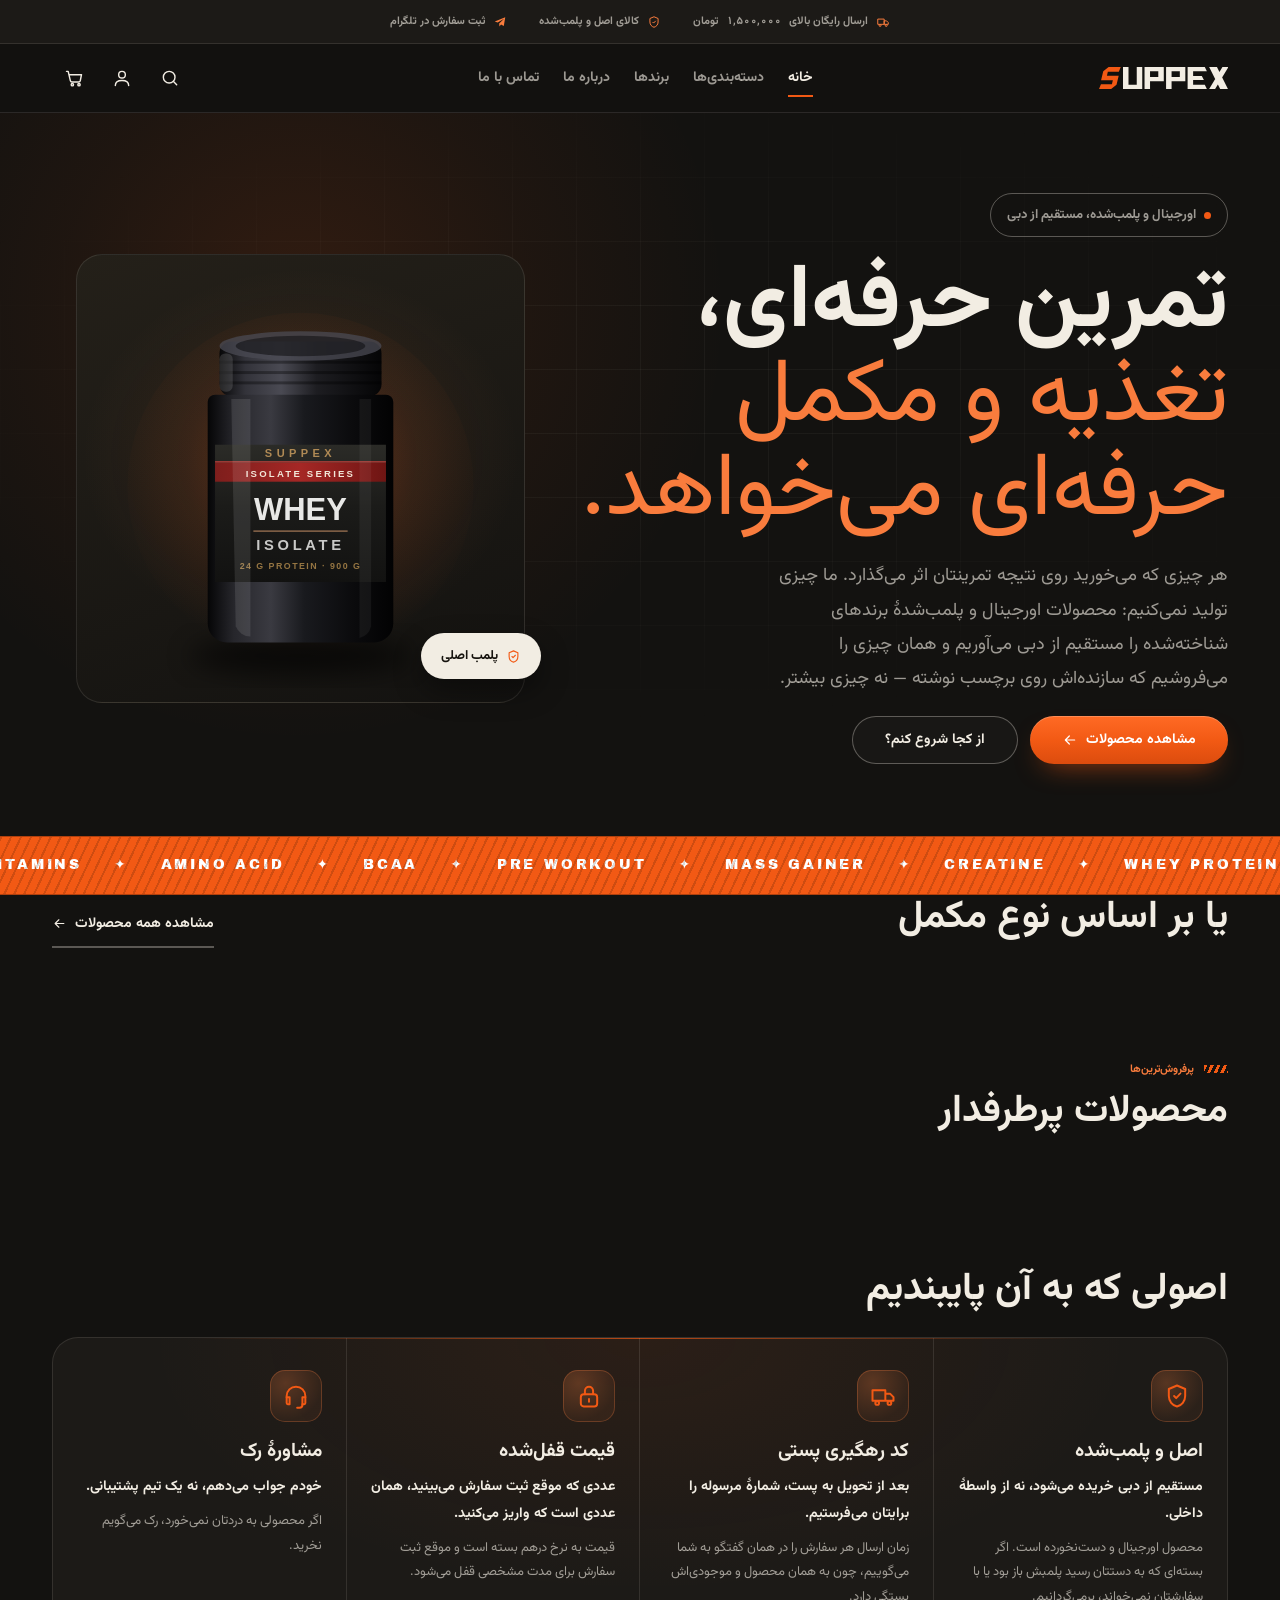
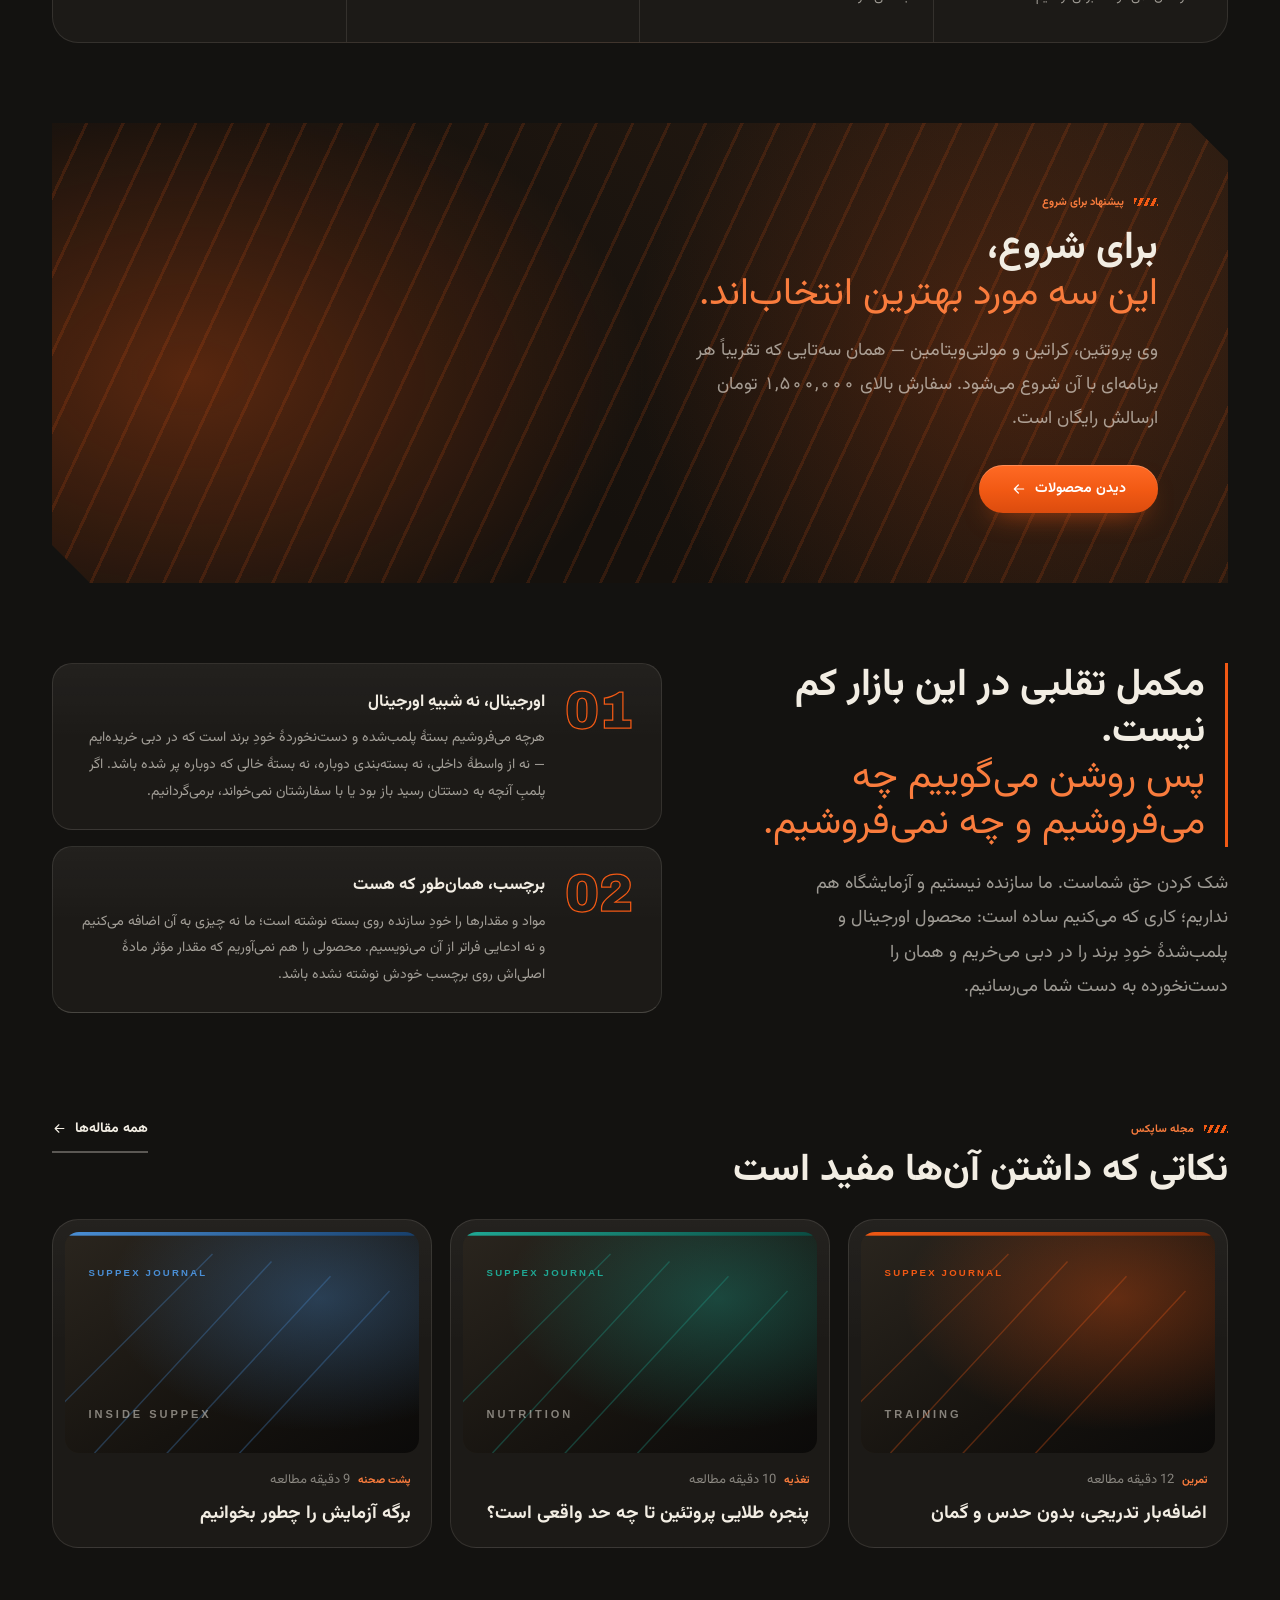
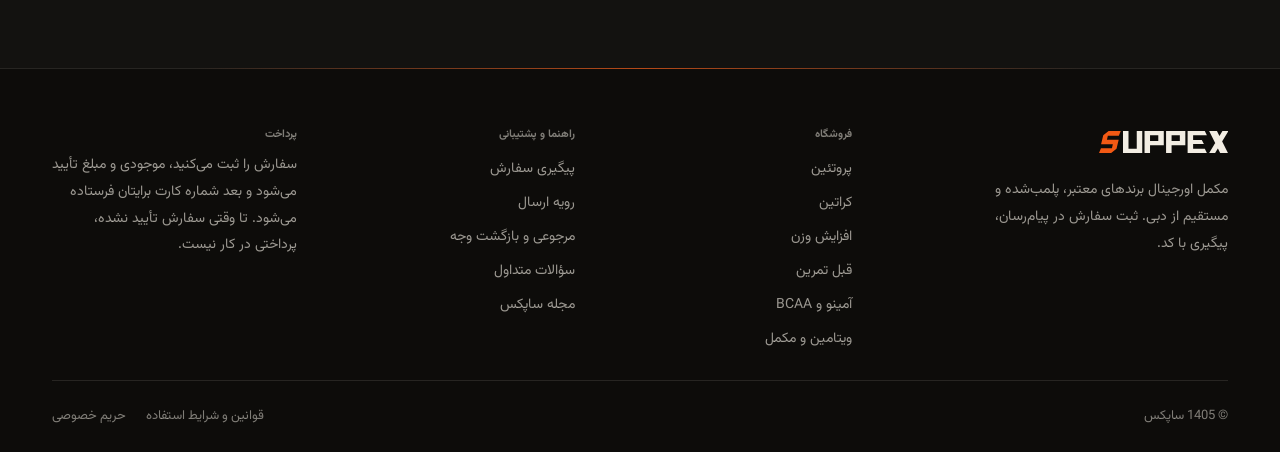
==== index.html @ bfbe37e8 "Sync current SUPPEX source and document cPanel workflow" ====
<!DOCTYPE html>
<html lang="fa" dir="rtl">
<head>
<meta charset="utf-8">
<meta name="viewport" content="width=device-width, initial-scale=1">

<title>SUPPEX | فروشگاه تخصصی مکمل‌های ورزشی و بدنسازی</title>
<meta name="description" content="خرید مکمل ورزشی اصل برندهای معتبر — وی پروتئین، کراتین، گینر، پری ورک‌اوت، BCAA و ویتامین. محصول اورجینال و پلمب‌شده مستقیم از دبی، قیمت روشن، ثبت سفارش در تلگرام و پیگیری با کد.">
<meta name="theme-color" content="#131210">
<link rel="canonical" href="https://suppex.ir/">

<meta property="og:type" content="website">
<meta property="og:site_name" content="SUPPEX">
<meta property="og:locale" content="fa_IR">
<meta property="og:title" content="SUPPEX | فروشگاه تخصصی مکمل‌های ورزشی">
<meta property="og:description" content="مکمل اصل برندهای معتبر، پلمب‌شده و مستقیم از دبی. سفارش را در تلگرام ثبت می‌کنید، کد می‌گیرید و تا تحویل پیگیری‌اش می‌کنید.">
<meta property="og:image" content="assets/images/og-cover.png">
<meta property="og:image:width" content="1200">
<meta property="og:image:height" content="630">
<meta name="twitter:card" content="summary_large_image">

<link rel="icon" href="assets/icons/favicon.svg" type="image/svg+xml">


<link rel="stylesheet" href="assets/css/tokens.css">
<link rel="stylesheet" href="assets/css/base.css">
<link rel="stylesheet" href="assets/css/components.css">
<link rel="stylesheet" href="assets/css/layout.css">

<!-- Structured data is not marketing copy. Whatever is written here is read
     by Google, Bing and the AI crawlers as this business's own record of
     itself, and it is what a Knowledge Panel gets built from - so a number
     nobody answers or an address where somebody else lives does more damage
     here than the same words would in a paragraph.

     Removed, all four confirmed with the owner:
       - a ContactPoint telephone (+98-21-88776655) that is not a real line
       - a Store node: schema.org/Store asserts a physical shop, and there is
         no shop; its priceRange "$$" was template filler as well
       - a PostalAddress with a plaque number on Valiasr Street
       - a SearchAction pointing at /search, which does not exist - search on
         this site is a client-side overlay with no URL of its own, so a
         crawler following that target gets a 404

     sameAs replaces the contactPoint deliberately: those two handles are how
     this shop is genuinely reached, so they are the true answer to the
     question the contactPoint was answering falsely. -->
<script type="application/ld+json">
{
  "@context": "https://schema.org",
  "@graph": [
    {
      "@type": "Organization",
      "@id": "https://suppex.ir/#org",
      "name": "SUPPEX",
      "alternateName": "ساپکس",
      "url": "https://suppex.ir/",
      "logo": "https://suppex.ir/assets/icons/logo.svg",
      "description": "فروش مکمل‌های ورزشی اصل برندهای معتبر",
      "areaServed": "IR",
      "sameAs": [
        "https://t.me/ARSENX2003",
        "https://ble.ir/ALIARSENX"
      ]
    },
    {
      "@type": "WebSite",
      "@id": "https://suppex.ir/#website",
      "url": "https://suppex.ir/",
      "name": "SUPPEX",
      "alternateName": "ساپکس",
      "inLanguage": "fa-IR",
      "publisher": { "@id": "https://suppex.ir/#org" }
    }
  ]
}
</script>
</head>

<body>
<a class="skip-link" href="#main">پرش به محتوای اصلی</a>

<!-- ══════════════════════════════════════ Announcement ═══ -->
<div class="announce">
  <div class="container announce__inner">
    <span class="announce__item">
      <svg viewBox="0 0 24 24" fill="none" stroke="currentColor" stroke-width="1.7" aria-hidden="true"><path d="M3 7h11v9H3zM14 10h4l3 3v3h-7z"/><circle cx="7" cy="18" r="1.6"/><circle cx="17.5" cy="18" r="1.6"/></svg>
      ارسال رایگان بالای <span class="num">۱,۵۰۰,۰۰۰</span> تومان
    </span>
    <span class="announce__item announce__item--key">
      <svg viewBox="0 0 24 24" fill="none" stroke="currentColor" stroke-width="1.7" aria-hidden="true"><path d="M12 3l7 3v6c0 4.5-3 8-7 9-4-1-7-4.5-7-9V6l7-3z"/><path d="M9.5 12l1.8 1.8L15 10"/></svg>
      کالای اصل و پلمب‌شده
    </span>
    <span class="announce__item">
      <svg viewBox="0 0 24 24" fill="none" stroke="currentColor" stroke-width="1.7" aria-hidden="true"><path d="M21 4L3 11l5 1.8L19 6.5l-8.4 8.1.4 5 2.8-3.4L18.5 19z" fill="currentColor" stroke="none"/></svg>
      ثبت سفارش در تلگرام
    </span>
  </div>
</div>

<!-- ══════════════════════════════════════════ Header ═══ -->
<header class="header" data-header>
  <div class="container header__inner">

    <button class="icon-btn burger" type="button" data-open="nav" aria-label="باز کردن منو">
      <svg viewBox="0 0 24 24" fill="none" stroke="currentColor" stroke-width="1.7" stroke-linecap="round"><path d="M3 6h18M3 12h18M3 18h18"/></svg>
    </button>

    <a class="logo" href="index.html" aria-label="SUPPEX — صفحه اصلی">
      <!-- The orange S is the mark and the word's first letter: S + UPPEX,
           one S (the owner's choice, 2026-10-05). Below 340px the word goes
           and the S stays. No ® : nothing is registered. -->
      <svg class="logo__mark" viewBox="0 0 95.04 96" aria-hidden="true" focusable="false"><path fill="#F25914" d="M41.9 0 H95.04 L86.5 20.57 H38.67 L34.56 37.71 H85.99 L76.53 77.14 L53.14 96 H0 L8.54 75.43 H56.37 L60.48 58.29 H9.05 L18.51 18.86 Z"/></svg>
      <svg class="logo__text" viewBox="0 0 460 96" fill="currentColor" aria-hidden="true" focusable="false"><path d="M0 0 L24 0 L24 78 L60 78 L60 0 L84 0 L84 96 L0 96 Z"/><path fill-rule="evenodd" d="M94 0 L178 0 L178 62 L118 62 L118 96 L94 96 Z M118 18 L154 18 L154 44 L118 44 Z"/><path fill-rule="evenodd" d="M188 0 L272 0 L272 62 L212 62 L212 96 L188 96 Z M212 18 L248 18 L248 44 L212 44 Z"/><path d="M282 0 L357 0 L366 18 L306 18 L306 39 L344 39 L353 57 L306 57 L306 78 L357 78 L366 96 L282 96 Z"/><path d="M376 0 L410 0 L458 96 L424 96 Z M434 0 L460 0 L402 96 L376 96 Z"/></svg>
    </a>

    <nav class="nav" aria-label="ناوبری اصلی">
      <ul class="nav__list">
        <li><a class="nav__link" href="index.html" aria-current="page">خانه</a></li>
        <!-- nav:goals --><!-- /nav:goals -->
        <li><a class="nav__link" href="#categories">دسته‌بندی‌ها</a></li>
        <li><a class="nav__link" href="brands.php">برندها</a></li>
        <!-- nav:guides --><!-- /nav:guides -->
        <li><a class="nav__link" href="#standard">درباره ما</a></li>
        <li><a class="nav__link" href="#contact">تماس با ما</a></li>
      </ul>
    </nav>

    <div class="header__actions">
      <button class="icon-btn" type="button" data-open="search" aria-label="جستجو در محصولات">
        <svg viewBox="0 0 24 24" fill="none" stroke="currentColor" stroke-width="1.7" stroke-linecap="round"><circle cx="11" cy="11" r="7"/><path d="M20 20l-3.5-3.5"/></svg>
      </button>
      <a class="icon-btn" href="track.php" aria-label="پیگیری سفارش">
        <svg viewBox="0 0 24 24" fill="none" stroke="currentColor" stroke-width="1.7" stroke-linecap="round"><circle cx="12" cy="8" r="4"/><path d="M4 21c0-4 3.6-6 8-6s8 2 8 6"/></svg>
        <!-- Shown by app.js when the shop has moved this customer's order on
             since this device last looked. hidden rather than absent, so a
             browser with no JavaScript never shows an empty mark. -->
        <span class="icon-btn__dot" data-order-dot hidden
              aria-label="خبر تازه درباره سفارش شما" role="status"></span>
      </a>
      <button class="icon-btn" type="button" data-open="cart" aria-label="سبد خرید">
        <svg viewBox="0 0 24 24" fill="none" stroke="currentColor" stroke-width="1.7" stroke-linecap="round" stroke-linejoin="round"><path d="M3 4h2l2.6 11.2a2 2 0 0 0 2 1.6h7.9a2 2 0 0 0 2-1.5L21 8H6"/><circle cx="10" cy="20" r="1.4"/><circle cx="18" cy="20" r="1.4"/></svg>
        <span class="icon-btn__count num" data-cart-count hidden>0</span>
      </button>
    </div>
  </div>
</header>

<main id="main">

  <!-- ════════════════════════════════════════ Hero ═══ -->
  <section class="hero" aria-labelledby="hero-title">
    <div class="container hero__inner">

      <div class="hero__copy">
        <span class="chip" style="border-color:var(--line-strong)">
          <span class="dot" aria-hidden="true"></span>
          اورجینال و پلمب‌شده، مستقیم از دبی
        </span>

        <h1 class="u-display hero__title" id="hero-title">
          تمرین حرفه‌ای،
          <span class="u-accent-voice">تغذیه و مکمل حرفه‌ای&nbsp;می‌خواهد.</span>
        </h1>

        <p class="u-lead" style="max-width:46ch">
          هر چیزی که می‌خورید روی نتیجه تمرینتان اثر می‌گذارد. ما چیزی تولید نمی‌کنیم:
          محصولات اورجینال و پلمب‌شدهٔ برندهای شناخته‌شده را مستقیم از دبی می‌آوریم و همان
          چیزی را می‌فروشیم که سازنده‌اش روی برچسب نوشته — نه چیزی بیشتر.
        </p>

        <div class="hero__actions">
          <a class="btn btn--primary" href="#featured">
            مشاهده محصولات
            <svg class="i-arrow" viewBox="0 0 24 24" fill="none" stroke="currentColor" stroke-width="1.8" stroke-linecap="round" stroke-linejoin="round" width="16" height="16" aria-hidden="true"><path d="M5 12h14M13 6l6 6-6 6"/></svg>
          </a>
          <a class="btn btn--ghost" href="#categories">از کجا شروع کنم؟</a>
        </div>

      </div>

      <!-- The top deals, where the 3D tub used to spin.

           The tub was a generic SUPPEX jar with a label drawn onto it, one
           discounted product at a time. What stands here now is up to three
           real products, their own photographs and their own prices, chosen
           in the panel with the «تخفیف برتر» tick - see initHeroDeals() in
           app.js. They take turns, one at a time and large: three abreast
           they came out 90 to 128px wide beside the headline. It is also
           about 400 KB lighter on a phone than the tub was: three.js, the
           mesh and the baked label are no longer downloaded.

           The pause button comes before the products, as the WAI-ARIA
           carousel pattern asks: a keyboard reaches the way to stop the
           rotation before it has to chase what is rotating.

           The poster stays underneath as the baseline, for a browser with
           no JavaScript and for a shop with nothing on offer. -->
      <div class="stage-wrap" data-deals-wrap>
        <div class="stage">
          <div class="stage__poster">
            <img src="assets/images/hero-tub.svg" alt="وی ایزوله ساپکس، بستهٔ ۹۰۰ گرمی" width="520" height="560" fetchpriority="high">
          </div>
          <div class="deals" data-deals role="region" aria-roledescription="اسلایدر" aria-labelledby="deals-title" hidden>
            <div class="deals__head">
              <p class="deals__title" id="deals-title"><span class="deals__dot" aria-hidden="true"></span>تخفیف‌های ویژه</p>
              <button class="deals__toggle" type="button" data-deals-toggle aria-label="توقف نمایش خودکار" hidden>
                <svg class="deals__pause" viewBox="0 0 24 24" fill="currentColor" aria-hidden="true" focusable="false"><rect x="6" y="5" width="4" height="14" rx="1.2"/><rect x="14" y="5" width="4" height="14" rx="1.2"/></svg>
                <svg class="deals__play" viewBox="0 0 24 24" fill="currentColor" aria-hidden="true" focusable="false"><path d="M8 5.9v12.2a1 1 0 0 0 1.53.85l9.75-6.1a1 1 0 0 0 0-1.7L9.53 5.05A1 1 0 0 0 8 5.9z"/></svg>
              </button>
            </div>
            <div class="deals__slides" data-deals-row aria-live="off"></div>
            <div class="deals__pips" data-deals-pips hidden></div>
          </div>
        </div>
        <!-- A «پک شروع، تا ۲۵٪ تخفیف» sticker used to sit here. There is no
             starter bundle and no 25% anywhere in the catalogue or the pricing
             rules, so it advertised a discount nobody could claim. It comes
             back when the bundle exists. -->
        <span class="stage-chip">
          <svg viewBox="0 0 24 24" fill="none" stroke="currentColor" stroke-width="1.8" stroke-linecap="round" stroke-linejoin="round" aria-hidden="true"><path d="M12 3l7 3v6c0 4.5-3 8-7 9-4-1-7-4.5-7-9V6l7-3z"/><path d="M9.5 12l1.8 1.8L15 10"/></svg>
          پلمب اصلی
        </span>
      </div>

    </div>
  </section>

  <!-- ══════════════════════════════════════ Ticker ═══ -->
  <!-- The brands on sale go here: index.php swaps everything between the two
       markers for the band of logos (brand_strip_html() in lib/brands.php),
       and app.js does the same in the static demo. The words below are what
       a page with no brands yet keeps. -->
  <!-- brandstrip -->
  <div class="ticker" aria-hidden="true" data-brandstrip>
    <div class="ticker__track">
      <div class="ticker__group">
        <span>Whey Protein</span><span>✦</span><span>Creatine</span><span>✦</span><span>Mass Gainer</span><span>✦</span>
        <span>Pre Workout</span><span>✦</span><span>BCAA</span><span>✦</span><span>Amino Acid</span><span>✦</span>
        <span>Vitamins</span><span>✦</span>
      </div>
      <div class="ticker__group">
        <span>Whey Protein</span><span>✦</span><span>Creatine</span><span>✦</span><span>Mass Gainer</span><span>✦</span>
        <span>Pre Workout</span><span>✦</span><span>BCAA</span><span>✦</span><span>Amino Acid</span><span>✦</span>
        <span>Vitamins</span><span>✦</span>
      </div>
    </div>
  </div>
  <!-- /brandstrip -->

  <!-- A press strip belongs here once there is press to name. It used to hold
       invented publications, hidden at runtime by the showTestimonials flag —
       but runtime removal is not removal: preview bots, AI crawlers and
       Google's first pass all read the raw HTML before any script runs, so the
       claim was still being made to everyone who mattered. Claiming coverage
       you do not have is a licensing problem for a supplement seller, not an
       SEO one. -->

  <!-- ═════════════════════════════════ Goals ═══ -->
  <!-- Shopping by goal. index.php fills it from lib/goals.php - only the goals
       with something on sale - and shows it; the static demo has no goal
       pages, so here it stays hidden. -->
  <section class="section" id="goals" aria-labelledby="goals-title" data-goals-section hidden>
    <div class="container">
      <div class="section__head">
        <div>
          <p class="u-eyebrow">خرید بر اساس هدف</p>
          <h2 class="u-h2" id="goals-title" style="margin-top:8px">هدف شما چیست؟</h2>
        </div>
      </div>
      <div class="goals" data-goals></div>
    </div>
  </section>

  <!-- ═════════════════════════════════ Categories ═══ -->
  <section class="section section--flush-top" id="categories" aria-labelledby="cat-title">
    <div class="container">
      <div class="section__head">
        <div>
          <!-- Was «بر اساس هدفتان انتخاب کنید», over a grid of categories. The
               goals have their own section above now; this one is the other
               way in. -->
          <h2 class="u-h2" id="cat-title">
            یا بر اساس نوع مکمل
          </h2>
        </div>
        <a class="link-more" href="#featured">
          مشاهده همه محصولات
          <svg viewBox="0 0 24 24" fill="none" stroke="currentColor" stroke-width="1.8" stroke-linecap="round" stroke-linejoin="round" aria-hidden="true"><path d="M5 12h14M13 6l6 6-6 6"/></svg>
        </a>
      </div>
      <div class="grid grid--cats" data-categories></div>
    </div>
  </section>

  <!-- ═════════════════════════════ Featured products ═══ -->
  <section class="section section--flush-top" id="featured" aria-labelledby="feat-title">
    <div class="container">
      <div class="section__head">
        <div>
          <p class="u-eyebrow">پرفروش‌ترین‌ها</p>
          <h2 class="u-h2" id="feat-title" style="margin-top:8px">
            محصولات پرطرفدار
          </h2>
        </div>
      </div>

      <div class="row" style="gap:8px;margin-bottom:28px" data-filters role="group" aria-label="فیلتر دسته‌بندی"></div>

      <div class="grid grid--products" data-products></div>

      <!-- Twelve first, then twelve more at a time (initHome() in app.js).
           index.php shows it, with the count, when there are more than twelve. -->
      <div class="more" data-more hidden>
        <button class="btn btn--ghost more__btn" type="button" data-more-btn>
          <span>نمایش محصولات بیشتر</span>
          <svg viewBox="0 0 24 24" fill="none" stroke="currentColor" stroke-width="2" stroke-linecap="round" stroke-linejoin="round" aria-hidden="true" focusable="false"><path d="M6 9l6 6 6-6"/></svg>
        </button>
        <p class="more__note" data-more-note aria-live="polite"></p>
      </div>
    </div>
  </section>

  <!-- ═══════════════════════════════ Why choose us ═══ -->
  <section class="section section--flush-top" aria-labelledby="why-title">
    <div class="container">
      <div class="section__head">
        <div>
          <h2 class="u-h2" id="why-title">اصولی که به آن پایبندیم</h2>
        </div>
      </div>
      <div class="grid grid--4 trust-grid">
        <article class="trust-card reveal">
          <span class="trust-card__icon"><svg viewBox="0 0 24 24" fill="none" stroke="currentColor" stroke-width="1.7" stroke-linecap="round" stroke-linejoin="round"><path d="M12 3l7 3v6c0 4.5-3 8-7 9-4-1-7-4.5-7-9V6l7-3z"/><path d="M9.5 12l1.8 1.8L15 10"/></svg></span>
          <div class="trust-card__text">
          <h3 class="trust-card__title">اصل و پلمب‌شده</h3>
          <p class="trust-card__lead">مستقیم از دبی خریده می‌شود، نه از واسطهٔ داخلی.</p>
          <!-- Was: a hologram on every package, and a 3x refund if anything
               turned out to be counterfeit. No hologram is applied - these are
               the manufacturer's own sealed tubs - and a triple-refund
               guarantee is a liability the owner never agreed to and could not
               pay. What is left is what the shop actually does and can honour, with
               the remedy defined on the returns page rather than invented. -->
          <p class="trust-card__more">محصول اورجینال و دست‌نخورده است. اگر بسته‌ای که به دستتان رسید پلمبش باز بود یا با سفارشتان نمی‌خواند، برمی‌گردانیم.</p>
          </div>
        </article>
        <article class="trust-card reveal">
          <span class="trust-card__icon"><svg viewBox="0 0 24 24" fill="none" stroke="currentColor" stroke-width="1.7" stroke-linecap="round" stroke-linejoin="round"><path d="M3 7h11v9H3zM14 10h4l3 3v3h-7z"/><circle cx="7" cy="18" r="1.6"/><circle cx="17.5" cy="18" r="1.6"/></svg></span>
          <div class="trust-card__text">
          <h3 class="trust-card__title">کد رهگیری پستی</h3>
          <p class="trust-card__lead">بعد از تحویل به پست، شمارهٔ مرسوله را برایتان می‌فرستیم.</p>
          <!-- Was a service-level promise - a 15:00 cut-off, under 24 hours in
               Tehran - that nothing in the code or the process enforces. One
               person packs these around a day job; publishing an SLA the owner has
               not agreed to is how a shop acquires angry customers who are
               technically right. The shipping page deliberately publishes no
               day count for the same reason. -->
          <p class="trust-card__more">زمان ارسال هر سفارش را در همان گفتگو به شما می‌گوییم، چون به همان محصول و موجودی‌اش بستگی دارد.</p>
          </div>
        </article>
        <article class="trust-card reveal">
          <span class="trust-card__icon"><svg viewBox="0 0 24 24" fill="none" stroke="currentColor" stroke-width="1.7" stroke-linecap="round" stroke-linejoin="round"><rect x="5" y="10.5" width="14" height="10.5" rx="2.5"/><path d="M8.5 10.5V7.5a3.5 3.5 0 0 1 7 0v3"/><path d="M12 14.5v2.5"/></svg></span>
          <div class="trust-card__text">
          <h3 class="trust-card__title">قیمت قفل‌شده</h3>
          <p class="trust-card__lead">عددی که موقع ثبت سفارش می‌بینید، همان عددی است که واریز می‌کنید.</p>
          <!-- This card claimed an independent laboratory tested every
               production batch for purity, heavy metals and microbial
               contamination, with the certificate on the product page. The shop runs
               no batches and commissions no testing; there were never any
               certificates. There is no honest smaller version of that claim,
               so the card is replaced rather than softened - and what replaces
               it is the thing this shop genuinely does differently, which the
               pricing code has enforced from the beginning. -->
          <p class="trust-card__more">قیمت به نرخ درهم بسته است و موقع ثبت سفارش برای مدت مشخصی قفل می‌شود.</p>
          </div>
        </article>
        <article class="trust-card reveal">
          <span class="trust-card__icon"><svg viewBox="0 0 24 24" fill="none" stroke="currentColor" stroke-width="1.7" stroke-linecap="round" stroke-linejoin="round"><path d="M4 13v-1a8 8 0 0 1 16 0v1"/><path d="M4 13h2.5v6H5a1 1 0 0 1-1-1zM20 13h-2.5v6H19a1 1 0 0 0 1-1z"/><path d="M17.5 19v.5a2.5 2.5 0 0 1-2.5 2.5h-2"/></svg></span>
          <div class="trust-card__text">
          <h3 class="trust-card__title">مشاورهٔ رک</h3>
          <p class="trust-card__lead">خودم جواب می‌دهم، نه یک تیم پشتیبانی.</p>
          <!-- "Our advisers are sports-nutrition specialists" - plural staff,
               and a credential. It is one person, who has not claimed a
               qualification. The persuasive half of the sentence was always
               the second half, and that half is true. -->
          <p class="trust-card__more">اگر محصولی به دردتان نمی‌خورد، رک می‌گویم نخرید.</p>
          </div>
        </article>
      </div>
    </div>
  </section>

  <!-- ══════════════════════════ Promotional banner ═══ -->
  <section class="section section--flush-top" id="promo" aria-labelledby="promo-title">
    <div class="container">
      <div class="promo reveal">
        <div>
          <!-- Was «کمپین این هفته», over a block that has no campaign in it
               unless config.js names an end (initCountdown()). -->
          <p class="u-eyebrow">پیشنهاد برای شروع</p>
          <h2 class="u-h2" id="promo-title" style="margin:12px 0 0">
            برای شروع،
            <span class="u-accent-voice">این سه مورد بهترین انتخاب‌اند.</span>
          </h2>
          <p class="u-lead" style="max-width:48ch;margin-top:16px">
            وی پروتئین، کراتین و مولتی‌ویتامین — همان سه‌تایی که تقریباً هر برنامه‌ای با آن شروع می‌شود.
            سفارش بالای <span class="num">۱,۵۰۰,۰۰۰</span> تومان ارسالش رایگان است.
          </p>
          <!-- «پک من را بساز» promised a pack builder the shop does not have;
               the button goes where it always went, so it says so. The
               campaign's terms live with its clock now, below. -->
          <div class="row" style="margin-top:28px;gap:12px">
            <a class="btn btn--primary" href="#featured">
              دیدن محصولات
              <svg class="i-arrow" viewBox="0 0 24 24" fill="none" stroke="currentColor" stroke-width="1.8" stroke-linecap="round" stroke-linejoin="round" width="16" height="16" aria-hidden="true"><path d="M5 12h14M13 6l6 6-6 6"/></svg>
            </a>
          </div>
        </div>

        <!-- The three shelves the paragraph names, a photograph from each
             (index.php fills it). Hidden while a campaign's clock is shown. -->
        <div class="promo__stack" data-promo-stack></div>

        <!-- Removed wholesale when no campaign is running: an expired or
             invented deadline is worse than no deadline. See initCountdown(). -->
        <div data-countdown-block>
          <p class="u-eyebrow" style="margin-bottom:14px">پایان کمپین تا</p>
          <div class="promo__timer" data-countdown>
            <div class="promo__unit"><div class="promo__num num" data-cd="h">00</div><div class="promo__cap">ساعت</div></div>
            <div class="promo__unit"><div class="promo__num num" data-cd="m">00</div><div class="promo__cap">دقیقه</div></div>
            <div class="promo__unit"><div class="promo__num num" data-cd="s">00</div><div class="promo__cap">ثانیه</div></div>
          </div>
          <p class="u-xs u-dim" style="margin-top:16px">قیمت‌ها همان است که روی هر محصول می‌بینید.</p>
          <a class="btn btn--ghost btn--sm" href="#standard" style="margin-top:16px">شرایط کمپین</a>
        </div>
      </div>
    </div>
  </section>

  <!-- ═══════════════════════════════ Our standard ═══ -->
  <section class="section section--flush-top" id="standard" aria-labelledby="std-title">
    <div class="container split">
      <div>
        <h2 class="u-h2" id="std-title" style="margin:0">
          مکمل تقلبی در این بازار کم نیست.
          <span class="u-accent-voice">پس روشن می‌گوییم چه می‌فروشیم و چه نمی‌فروشیم.</span>
        </h2>
        <!-- Every sentence in this section is something the shop does. What
             was promised here once and is not done is pinned in the test
             suite, which fails if any of it comes back. «سری تولید» is gone
             too: it is trade language, and somebody worried about a fake is
             not thinking about batch numbers, they are thinking about whether
             the thing is real. -->
        <p class="u-lead" style="max-width:42ch;margin-top:20px">
          شک کردن حق شماست. ما سازنده نیستیم و آزمایشگاه هم نداریم؛ کاری که
          می‌کنیم ساده است: محصول اورجینال و پلمب‌شدهٔ خودِ برند را در دبی
          می‌خریم و همان را دست‌نخورده به دست شما می‌رسانیم.
        </p>
      </div>

      <div>
        <div class="feature reveal">
          <span class="feature__num">01</span>
          <div>
            <h3 class="feature__title">اورجینال، نه شبیهِ اورجینال</h3>
            <!-- The owner asked for this to be said first and said plainly.
                 Everything in it is something the shop does: it buys in Dubai, in
                 dirhams, sealed, and the returns page already carries the
                 remedy named in the last sentence. -->
            <p class="feature__text">هرچه می‌فروشیم بستهٔ پلمب‌شده و دست‌نخوردهٔ خودِ برند است که در دبی خریده‌ایم — نه از واسطهٔ داخلی، نه بسته‌بندی دوباره، نه بستهٔ خالی که دوباره پر شده باشد. اگر پلمبِ آنچه به دستتان رسید باز بود یا با سفارشتان نمی‌خواند، برمی‌گردانیم.</p>
          </div>
        </div>
        <div class="feature reveal" style="border-bottom:1px solid var(--line-mid)">
          <span class="feature__num">02</span>
          <div>
            <h3 class="feature__title">برچسب، همان‌طور که هست</h3>
            <!-- "No artificial colour, no cheap filler, no hidden sugar" is a
                 claim about a recipe. The shop does not write the recipe; it sells a
                 sealed package whose label is the manufacturer's.

                 The last sentence is what «دوز مؤثر، نه صرفاً نام ماده» used to
                 say in a feature of its own. It is a real policy - what a
                 reseller refuses to stock is the half of the formulation
                 decision actually in its hands - but it is a sentence, not a
                 whole item, and the owner wanted the space for
                 saying the goods are genuine. -->
            <p class="feature__text">مواد و مقدارها را خودِ سازنده روی بسته نوشته است؛ ما نه چیزی به آن اضافه می‌کنیم و نه ادعایی فراتر از آن می‌نویسیم. محصولی را هم نمی‌آوریم که مقدار مؤثر مادهٔ اصلی‌اش روی برچسب خودش نوشته نشده باشد.</p>
          </div>
        </div>
      </div>
    </div>
  </section>

  <!-- The reviews section stood here: six customer quotes with names and star ratings,
       none of them from a customer, on a shop that has not taken an order through
       this site yet.

       app.js already removed it at runtime, because flags.showRatings is false.
       That was never enough: the removal happens in the BROWSER, and a search
       crawler, a Telegram link preview or an AI reader that does not run the
       page’s JavaScript reads all six as genuine testimonials. The same file
       had already reached exactly this conclusion once, for an invented press
       strip, and deleted the markup rather than hiding it.

       Real reviews get a real section, fed by real orders. Until then there is
       nothing here, which is the honest amount. -->

  <!-- ══════════════════════════════════════ Journal ═══ -->
  <section class="section section--flush-top" id="journal" aria-labelledby="jr-title">
    <div class="container">
      <div class="section__head">
        <div>
          <p class="u-eyebrow">مجله ساپکس</p>
          <h2 class="u-h2" id="jr-title" style="margin-top:8px">نکاتی که داشتن آن‌ها مفید است</h2>
        </div>
        <a class="link-more" href="journal.php">
          همه مقاله‌ها
          <svg viewBox="0 0 24 24" fill="none" stroke="currentColor" stroke-width="1.8" stroke-linecap="round" stroke-linejoin="round" aria-hidden="true"><path d="M5 12h14M13 6l6 6-6 6"/></svg>
        </a>
      </div>
      <div class="grid grid--3" data-journal></div>
    </div>
  </section>

  <!-- ═══════════════════════════════════ Ask first ═══ -->
  <!-- The last word before the footer: ask before buying. Hidden until app.js
       knows which chat the shop is on (initContact()), so it never offers a
       button with nowhere to go. Both sentences are the trust card's own. -->
  <section class="section section--flush-top" aria-labelledby="ask-title" data-ask-band hidden>
    <div class="container">
      <div class="askband">
        <div class="askband__text">
          <h2 class="u-h2" id="ask-title">پیش از خرید، بپرسید.</h2>
          <p class="u-lead">خودم جواب می‌دهم، نه یک تیم پشتیبانی. اگر محصولی به دردتان نمی‌خورد، رک می‌گویم نخرید.</p>
        </div>
        <div class="askband__actions">
          <a class="btn btn--primary" data-ask-cta>پرسیدن در تلگرام</a>
          <a class="btn btn--ghost" href="#featured">دیدن محصولات</a>
        </div>
      </div>
    </div>
  </section>

  <!-- The logo wall that stood here, the last thing on the page, moved up:
       the brands now run in the band under the hero (see «brandstrip»), and
       brands.php still has the whole wall with each brand's count. -->

</main>

<!-- ══════════════════════════════════════════ Footer ═══ -->
<footer class="footer" id="contact">
  <div class="container">

    <!-- A newsletter form offering «۱۰٪ تخفیف اولین سفارش» stood here. No
         coupon mechanism exists anywhere in this codebase, so the discount
         could never be issued, and the submit handler answered «ایمیل شما ثبت
         شد» while discarding the address. A restock list is worth building for
         a shop that now counts its stock - with a table behind it. -->

    <!-- Measured at 1327px tall on a 640px screen before this rewrite. Three of
         the twenty-five links were in a column AND in the legal row below it;
         a bordered payment box stretched its whole grid row to 580px and left
         the column beside it two thirds empty; and a 128px ghost wordmark sat
         under the lot. The destinations are all still here, once each. -->
    <div class="footer__cols">
      <div class="footer__col">
        <a class="logo" href="index.html" aria-label="SUPPEX">
          <!-- The ® is gone: nothing is registered. ™ would be free to use
               but claims a trademark nobody has asserted either. -->
          <svg class="logo__mark" viewBox="0 0 95.04 96" aria-hidden="true" focusable="false"><path fill="#F25914" d="M41.9 0 H95.04 L86.5 20.57 H38.67 L34.56 37.71 H85.99 L76.53 77.14 L53.14 96 H0 L8.54 75.43 H56.37 L60.48 58.29 H9.05 L18.51 18.86 Z"/></svg>
          <svg class="logo__text" viewBox="0 0 460 96" fill="currentColor" aria-hidden="true" focusable="false"><path d="M0 0 L24 0 L24 78 L60 78 L60 0 L84 0 L84 96 L0 96 Z"/><path fill-rule="evenodd" d="M94 0 L178 0 L178 62 L118 62 L118 96 L94 96 Z M118 18 L154 18 L154 44 L118 44 Z"/><path fill-rule="evenodd" d="M188 0 L272 0 L272 62 L212 62 L212 96 L188 96 Z M212 18 L248 18 L248 44 L212 44 Z"/><path d="M282 0 L357 0 L366 18 L306 18 L306 39 L344 39 L353 57 L306 57 L306 78 L357 78 L366 96 L282 96 Z"/><path d="M376 0 L410 0 L458 96 L424 96 Z M434 0 L460 0 L402 96 L376 96 Z"/></svg>
        </a>
        <p class="u-sm u-muted" style="margin-top:14px;max-width:34ch">
          مکمل اورجینال برندهای معتبر، پلمب‌شده و مستقیم از دبی. ثبت سفارش در پیام‌رسان، پیگیری با کد.
        </p>
        <!-- Every icon was href="#" on a shop whose customers arrive from
             Instagram and Telegram. They are filled by app.js from ?r=config
             and each one stays hidden until its URL is set in the panel, so an
             account the owner does not have never shows a dead icon - and one
             opened later needs no developer. hidden, not display:none, so it
             is out of the accessibility tree too.

             Three of these marks were wrong rather than merely plain. WhatsApp
             was a speech bubble with an arc where the handset belongs;
             Telegram was a solid quadrilateral with no fold, so the plane read
             as a sliver at 17px; and Aparat was a play triangle inside a
             rounded rectangle, which is YouTube's mark and points a visitor at
             the wrong brand entirely. Bale is new: the shop takes orders
             there, the panel has had a field for it all along, and the footer
             had nowhere to put it. -->
        <div class="socials" data-socials>
          <a data-social="instagram" aria-label="اینستاگرام" hidden><svg viewBox="0 0 24 24" fill="none" stroke="currentColor" stroke-width="1.7"><rect x="3" y="3" width="18" height="18" rx="5"/><circle cx="12" cy="12" r="4"/><circle cx="17.2" cy="6.8" r="1.1" fill="currentColor" stroke="none"/></svg></a>
          <a data-social="telegram" aria-label="تلگرام" hidden><svg viewBox="0 0 24 24" fill="currentColor"><path d="M21.6 3.2 2.6 10.5c-.8.3-.8 1.4 0 1.7l4.5 1.6 1.8 5.5c.2.7 1.1.9 1.6.3l2.4-2.7 4.6 3.4c.6.4 1.4.1 1.5-.6l3-14.7c.2-.8-.6-1.5-1.4-1.2zM8.6 13.1l9.2-5.6-7.4 6.9-.3 3.3-1.5-4.6z"/></svg></a>
          <a data-social="bale" aria-label="بله" hidden><svg viewBox="0 0 24 24" fill="none" stroke="currentColor" stroke-width="1.7" stroke-linecap="round" stroke-linejoin="round"><path d="M21 11.5a8.5 8.5 0 0 1-12.3 7.6L3 21l1.9-5.6A8.5 8.5 0 1 1 21 11.5z"/><path d="M8.3 11.6l2.6 2.6 4.8-5"/></svg></a>
          <a data-social="whatsapp" aria-label="واتس‌اپ" hidden><svg viewBox="0 0 24 24" fill="currentColor"><path d="M12.03 2A9.9 9.9 0 0 0 3.6 17.1L2.05 21.4a.5.5 0 0 0 .62.63l4.42-1.5A9.9 9.9 0 1 0 12.03 2zm0 1.8a8.1 8.1 0 1 1-4.2 15.03.9.9 0 0 0-.75-.08l-2.72.92.95-2.62a.9.9 0 0 0-.08-.78A8.1 8.1 0 0 1 12.03 3.8zM8.9 7.3c-.2 0-.5.07-.77.36-.26.29-1 .98-1 2.38s1.03 2.76 1.17 2.95c.14.2 1.98 3.15 4.9 4.29 2.42.94 2.92.76 3.45.71.53-.05 1.7-.69 1.94-1.36.24-.67.24-1.24.17-1.36-.07-.12-.26-.2-.55-.34-.29-.15-1.7-.84-1.96-.93-.26-.1-.46-.15-.65.14-.19.29-.74.93-.91 1.12-.17.2-.34.22-.63.07-.29-.14-1.22-.45-2.32-1.43-.86-.76-1.44-1.7-1.6-1.99-.17-.29-.02-.44.13-.59.13-.13.29-.34.43-.5.15-.17.19-.29.29-.49.1-.19.05-.36-.02-.5-.07-.15-.64-1.57-.9-2.14-.22-.5-.44-.44-.6-.45l-.51-.01z"/></svg></a>
          <a data-social="aparat" aria-label="آپارات" hidden><svg viewBox="0 0 24 24" fill="none" stroke="currentColor" stroke-width="1.8"><circle cx="12" cy="12" r="7.6"/><circle cx="12" cy="12" r="2.4"/><g fill="currentColor" stroke="none"><circle cx="12" cy="2.6" r="2.2"/><circle cx="12" cy="21.4" r="2.2"/><circle cx="2.6" cy="12" r="2.2"/><circle cx="21.4" cy="12" r="2.2"/></g></svg></a>
        </div>
        <!-- The ways to reach the shop, under its social circles (moved out of
             «راهنما و پشتیبانی» at the owner's request, 2026-10-05). Before
             buying, not only after: this shop's whole funnel is a chat, so the
             chat belongs here rather than only behind the checkout button.
             app.js fills and unhides each row from the panel's settings; one
             that is not filled in is never printed. -->
        <ul class="footer__contact">
          <li hidden data-ask><a>پرسیدن قبل از خرید</a></li>
          <li hidden data-contact="phone"><a dir="ltr" class="num"></a></li>
          <li hidden data-contact="email"><a dir="ltr"></a></li>
        </ul>
      </div>

      <nav class="footer__col" aria-labelledby="f-shop">
        <h3 id="f-shop">فروشگاه</h3>
        <ul>
          <!-- These six labels were always the six CATEGORIES. They linked to
               one arbitrary product each because a category had no URL; now
               they point at what they are named after. Also sturdier: a
               product slug can be renamed or the product discontinued, and
               then the footer of every page on the site points at a 404. -->
          <li><a href="category.php?c=protein">پروتئین</a></li>
          <li><a href="category.php?c=creatine">کراتین</a></li>
          <li><a href="category.php?c=mass-gainer">افزایش وزن</a></li>
          <li><a href="category.php?c=pre-workout">قبل تمرین</a></li>
          <li><a href="category.php?c=amino">آمینو و BCAA</a></li>
          <li><a href="category.php?c=vitamins">ویتامین و مکمل</a></li>
        </ul>
      </nav>

      <nav class="footer__col" aria-labelledby="f-help">
        <!-- «درباره ساپکس» and «پشتیبانی» were two columns holding eight links
             between them, three of which were repeated in the legal row below.
             They are one column now. «استاندارد ما» is the only destination
             that did not survive: it was an anchor to a section of the home
             page, which is not what somebody opens a footer looking for. -->
        <h3 id="f-help">راهنما و پشتیبانی</h3>
        <ul>
          <!-- Order tracking first: it is the thing somebody who has already
               paid actually came back for. -->
          <li><a href="track.php">پیگیری سفارش</a></li>
          <li><a href="page.php?p=shipping">رویه ارسال</a></li>
          <li><a href="page.php?p=returns">مرجوعی و بازگشت وجه</a></li>
          <li><a href="page.php?p=faq">سؤالات متداول</a></li>
          <li><a href="journal.php">مجله ساپکس</a></li>
        </ul>
      </nav>

      <div class="footer__col">
        <!-- These were three empty dashed boxes. One said «درگاه امن», and
             config.js states in its own words that this phase deliberately has
             no payment gateway - so the badge advertised something that does
             not exist. The other two were seals the shop has not been granted.
             What replaces them is the thing that is both true and reassuring:
             how paying actually works here.

             It used to be a bordered box hanging off the bottom of the support
             column, which stretched that grid row to 580px on a phone. Same
             words, its own column.

             When نماد اعتماد الکترونیکی and ساماندهی are really issued, their
             own script tags go back in this block - a trust seal is a code
             snippet from the issuer, never a box we draw ourselves. -->
        <h3>پرداخت</h3>
        <p>
          سفارش را ثبت می‌کنید، موجودی و مبلغ تأیید می‌شود و بعد شماره کارت
          برایتان فرستاده می‌شود. تا وقتی سفارش تأیید نشده، پرداختی در کار نیست.
        </p>
      </div>
    </div>

    <!-- An oversized ghost «SUPPEX» wordmark stood here, 128px tall on a phone
         and up to 208px on a desktop. In a footer the owner had just called too
         long, decoration is the first thing to go. -->

    <div class="footer__legal">
      <!-- «شرکت مکمل‌های ورزشی ساپکس» named a company that is not
           registered. Confirmed with the owner: it is one person trading under
           a name, which is what this now says. -->
      <span>© <span class="num" data-year>2026</span> ساپکس</span>
      <nav aria-label="پیوندهای حقوقی">
        <!-- «قوانین و مقررات» and «شرایط استفاده» were two links to the same
             document that did not exist. «مرجوعی» was a third link to a page
             the column above already reaches. -->
        <a href="page.php?p=terms">قوانین و شرایط استفاده</a>
        <a href="page.php?p=privacy">حریم خصوصی</a>
      </nav>
    </div>

  </div>
</footer>

<!-- ═══════════════════════════════════════ Overlays ═══ -->
<div class="scrim" data-scrim></div>

<nav class="mobile-nav" data-mobile-nav aria-label="ناوبری موبایل">
  <div class="row row--between" style="margin-bottom:14px">
    <svg class="mobile-nav__logo" viewBox="0 0 561.04 96" fill="currentColor" role="img" aria-label="SUPPEX"><path fill="#F25914" d="M41.9 0 H95.04 L86.5 20.57 H38.67 L34.56 37.71 H85.99 L76.53 77.14 L53.14 96 H0 L8.54 75.43 H56.37 L60.48 58.29 H9.05 L18.51 18.86 Z"/><path d="M101.04 0 L125.04 0 L125.04 78 L161.04 78 L161.04 0 L185.04 0 L185.04 96 L101.04 96 Z"/><path fill-rule="evenodd" d="M195.04 0 L279.04 0 L279.04 62 L219.04 62 L219.04 96 L195.04 96 Z M219.04 18 L255.04 18 L255.04 44 L219.04 44 Z"/><path fill-rule="evenodd" d="M289.04 0 L373.04 0 L373.04 62 L313.04 62 L313.04 96 L289.04 96 Z M313.04 18 L349.04 18 L349.04 44 L313.04 44 Z"/><path d="M383.04 0 L458.04 0 L467.04 18 L407.04 18 L407.04 39 L445.04 39 L454.04 57 L407.04 57 L407.04 78 L458.04 78 L467.04 96 L383.04 96 Z"/><path d="M477.04 0 L511.04 0 L559.04 96 L525.04 96 Z M535.04 0 L561.04 0 L503.04 96 L477.04 96 Z"/></svg>
    <button class="icon-btn" type="button" data-close aria-label="بستن منو">
      <svg viewBox="0 0 24 24" fill="none" stroke="currentColor" stroke-width="1.7" stroke-linecap="round"><path d="M6 6l12 12M18 6L6 18"/></svg>
    </button>
  </div>
  <a class="mobile-nav__link" href="index.html" data-close>خانه</a>
  <!-- panel:goals --><!-- /panel:goals -->
  <a class="mobile-nav__link" href="#categories" data-close>دسته‌بندی‌ها</a>
  <a class="mobile-nav__link" href="brands.php" data-close>برندها</a>
  <!-- panel:guides --><!-- /panel:guides -->
  <a class="mobile-nav__link" href="#standard" data-close>درباره ما</a>
  <a class="mobile-nav__link" href="#contact" data-close>تماس با ما</a>
</nav>

<aside class="drawer" data-drawer aria-label="سبد خرید">
  <div class="drawer__head">
    <h2 class="u-h3">سبد خرید</h2>
    <button class="icon-btn" type="button" data-close aria-label="بستن سبد خرید">
      <svg viewBox="0 0 24 24" fill="none" stroke="currentColor" stroke-width="1.7" stroke-linecap="round"><path d="M6 6l12 12M18 6L6 18"/></svg>
    </button>
  </div>
  <div class="drawer__body" data-cart-items></div>
  <div class="drawer__foot">
    <p class="drawer__hint" data-cart-hint></p>
    <div class="drawer__row">
      <span class="u-muted">جمع کالاها</span>
      <strong><span class="num" data-cart-subtotal>0</span> تومان</strong>
    </div>
    <div class="drawer__row">
      <span class="u-muted">هزینه ارسال</span>
      <strong data-cart-shipping>—</strong>
    </div>
    <div class="drawer__row drawer__row--total">
      <span>مبلغ قابل پرداخت</span>
      <strong><span class="num" data-cart-total>0</span> تومان</strong>
    </div>
    <button class="btn btn--primary btn--block" type="button" data-checkout disabled>ادامه فرآیند خرید</button>
  </div>
</aside>

<div class="search" data-search role="dialog" aria-modal="true" aria-label="جستجوی محصولات">
  <div class="search__panel">
    <div class="search__field">
      <svg viewBox="0 0 24 24" fill="none" stroke="currentColor" stroke-width="1.7" stroke-linecap="round" aria-hidden="true"><circle cx="11" cy="11" r="7"/><path d="M20 20l-3.5-3.5"/></svg>
      <label class="sr-only" for="search-input">جستجو</label>
      <input id="search-input" type="search" data-search-input placeholder="مثلاً وی پروتئین، کراتین یا BCAA…" autocomplete="off">
      <button class="icon-btn" type="button" data-close aria-label="بستن جستجو" style="margin-inline-end:6px">
        <svg viewBox="0 0 24 24" fill="none" stroke="currentColor" stroke-width="1.7" stroke-linecap="round"><path d="M6 6l12 12M18 6L6 18"/></svg>
      </button>
    </div>
    <div class="search__results" data-search-results>
      <p class="u-sm u-dim" style="padding:12px 4px">نام محصول، برند یا دسته‌بندی را بنویسید.</p>
    </div>
  </div>
</div>

<div class="toast-stack" data-toasts aria-live="polite"></div>

<script src="assets/js/config.js?v=20260925"></script>
<script src="assets/js/catalog.js?v=20260925"></script>
<script src="assets/js/repo.js?v=20260925"></script>
<script src="assets/js/store.js?v=20260925"></script>
<script src="assets/js/ui.js?v=20260925"></script>
<!-- hero-labels.js and hero3d.js were loaded here for the 3D tub, which the
     top-deals hero replaced. The files are left on disk, unreferenced. -->
<script src="assets/js/app.js?v=20260925"></script>
</body>
</html>
---- assets/css/tokens.css ----
/* --------------------------------------------------------------------------
   Fonts, served from this origin
   --------------------------------------------------------------------------
   Not from fonts.googleapis.com. The audience is inside Iran, where that host
   is unreliable to unreachable, and a render-blocking stylesheet on a host that
   black-holes means first paint waits for a network timeout on every page.

   font-display: swap throughout: the text is readable in a fallback face
   immediately and reflows once, which is the right trade for a shop whose
   visitors arrive from a link and decide in seconds.
   -------------------------------------------------------------------------- */

@font-face {
  font-family: 'Vazirmatn';
  src: url('../fonts/Vazirmatn-Regular.woff2') format('woff2');
  font-weight: 400;
  font-style: normal;
  font-display: swap;
}
@font-face {
  font-family: 'Vazirmatn';
  src: url('../fonts/Vazirmatn-Bold.woff2') format('woff2');
  font-weight: 700;
  font-style: normal;
  font-display: swap;
}
/* 500, 600, 800 and 900 are asked for in places; the browser synthesises them
   from these two rather than downloading four more files for a difference
   nobody would notice at these sizes. */

/* One variable file covers the whole weight range - that is what Google serves
   for Archivo, and the 400 and 700 downloads were byte-identical. */
@font-face {
  font-family: 'Archivo';
  src: url('../fonts/archivo-var.woff2') format('woff2-variations');
  font-weight: 100 900;
  font-style: normal;
  font-display: swap;
}
@font-face {
  font-family: 'Archivo Black';
  src: url('../fonts/archivoblack-400.woff2') format('woff2');
  font-weight: 400;
  font-style: normal;
  font-display: swap;
}
@font-face {
  font-family: 'Instrument Serif';
  src: url('../fonts/instrumentserif-400.woff2') format('woff2');
  font-weight: 400;
  font-style: normal;
  font-display: swap;
}

/* ==========================================================================
   SUPPEX — Design Tokens
   Direction A "Premium". Single source of truth for the whole prototype.
   Change a value here and it propagates everywhere — no component hard-codes
   a colour, radius or step of the spacing scale.

   Colours are authored in oklch (perceptually uniform, as in the reference
   designs). Each token is declared twice: an sRGB hex fallback first, then the
   oklch value. Browsers without oklch simply keep the hex.
   ========================================================================== */

:root {
  /* --- Brand ------------------------------------------------------------ */
  --accent:          #F25914;
  --accent:          oklch(0.66 0.20 40);      /* copper-brick, primary CTA  */
  --accent-hover:    #D9480F;
  --accent-hover:    oklch(0.60 0.19 38);
  --accent-deep:     #9F3501;
  --accent-deep:     oklch(0.48 0.15 40);      /* accent on light panels     */
  /* Behind SMALL white text. White on --accent is 3.4:1, fine for a button's
     large bold label and short of the 4.5:1 WCAG asks of small text -
     PageSpeed failed the active filter chip and the «−۵٪» badges on it.
     A shade deeper on the same hue: 4.65:1. */
  --accent-ink:      #D14300;
  --accent-ink:      oklch(0.58 0.19 40);
  --amber:           #F97C3D;
  --amber:           oklch(0.72 0.17 45);      /* ratings, editorial accents */
  --success:         #61BD67;
  --success:         oklch(0.72 0.15 145);     /* stock status only          */

  /* --- Surfaces (warm graphite — never pure black) ---------------------- */
  --bg:              #131210;
  --surface:         #1C1A17;                  /* cards                      */
  --surface-2:       #242019;                  /* image wells, insets        */
  --surface-3:       #2C2721;                  /* hover / raised             */
  --footer-bg:       #0D0C0A;
  --inverse-bg:      #F2EDE3;                  /* light panels (bundle, etc) */
  --inverse-text:    #16130E;

  /* --- Text ------------------------------------------------------------- */
  --text:            #F2EDE3;
  --text-muted:      rgba(242, 237, 227, 0.62);
  /* 0.50 is the lowest opacity that clears 4.5:1 on every ground this
     theme uses. It was 0.45, which measured 4.0. */
  --text-dim:        rgba(242, 237, 227, 0.50);
  /* For incidental marks only, where 3:1 is the floor - reached at 0.37.
     It was 0.28, which measured 2.3. Anything a customer needs to read
     belongs on --text-dim instead. */
  --text-faint:      rgba(242, 237, 227, 0.38);

  /* --- Lines ------------------------------------------------------------ */
  --line:            rgba(242, 237, 227, 0.11);
  --line-mid:        rgba(242, 237, 227, 0.18);
  --line-strong:     rgba(242, 237, 227, 0.32);

  /* --- Typography ------------------------------------------------------- */
  /* Split by script, not by role: Persian copy is set in Vazirmatn, and every
     Latin run — brand marks, product names, numerals — keeps Archivo.
     Note there is deliberately no font-weight token for the display role.
     'Archivo Black' is a single-weight family registered at 400, so asking for
     900 would make the browser fake the bolding on a face that is already
     black. The rules that use --font-display therefore set no weight at all. */
  --font-fa:      'Vazirmatn', system-ui, sans-serif;                  /* Persian UI + body   */
  --font-lat:     'Archivo', 'Vazirmatn', system-ui, sans-serif;       /* Latin product names */
  --font-display: 'Archivo Black', 'Vazirmatn', system-ui, sans-serif; /* logo, numerals      */
  --font-serif:   'Instrument Serif', Georgia, serif;                  /* editorial accent    */

  /* Fluid type scale — every heading interpolates between mobile and desktop */
  --fs-display: clamp(2.6rem, 1.4rem + 5.4vw, 5.6rem);
  --fs-h1:      clamp(2.1rem, 1.3rem + 3.6vw, 3.6rem);
  /* A section's title, a step quieter than it was (2.85rem): with every
     section shouting at the same size, none of them stood out. */
  --fs-h2:      clamp(1.6rem, 1.15rem + 1.9vw, 2.4rem);
  --fs-h3:      clamp(1.25rem, 1.05rem + 0.9vw, 1.6rem);
  --fs-lead:    clamp(1rem, 0.94rem + 0.3vw, 1.125rem);
  --fs-body:    0.975rem;
  --fs-sm:      0.875rem;
  --fs-xs:      0.8125rem;
  --fs-eyebrow: 0.6875rem;

  --lh-tight: 1.05;
  --lh-snug:  1.3;
  --lh-body:  1.75;   /* Persian needs more leading than Latin */
  --ls-eyebrow: 0.16em;

  /* --- Spacing scale (4px base) ----------------------------------------- */
  --sp-1: 0.25rem;  --sp-2: 0.5rem;   --sp-3: 0.75rem;  --sp-4: 1rem;
  --sp-5: 1.25rem;  --sp-6: 1.5rem;   --sp-8: 2rem;     --sp-10: 2.5rem;
  --sp-12: 3rem;    --sp-16: 4rem;    --sp-20: 5rem;    --sp-24: 6rem;

  /* Section rhythm scales with viewport so mobile isn't over-padded */
  --section-y: clamp(3rem, 1.75rem + 4.6vw, 5rem);
  --gutter:    clamp(1.15rem, 0.6rem + 2.2vw, 2rem);
  --container: 1240px;
  --grid-gap:  clamp(0.75rem, 0.35rem + 1.4vw, 1.125rem);

  /* --- Radii ------------------------------------------------------------ */
  --r-sm:   10px;
  --r-md:   14px;
  --r-lg:   20px;
  --r-xl:   26px;
  --r-pill: 999px;

  /* --- Elevation -------------------------------------------------------- */
  --shadow-sm: 0 2px 8px rgba(0, 0, 0, 0.28);
  --shadow-md: 0 12px 28px rgba(0, 0, 0, 0.38);
  --shadow-lg: 0 22px 60px rgba(0, 0, 0, 0.5);
  --glow:      0 0 0 1px rgba(242, 89, 20, 0.35), 0 8px 30px rgba(242, 89, 20, 0.18);

  /* --- Energy ----------------------------------------------------------
     Direction A is the base; these are the controlled borrowings from the
     "hardcore gym" direction — diagonal hazard lines, a faster ticker and
     oversized display numerals. Everything energetic is dialled from here,
     so the intensity can be turned up or down in one place rather than
     hunted through the stylesheets. */
  --energy-angle:  115deg;
  --energy-line:   rgba(242, 89, 20, 0.14);  /* diagonal rule on dark panels */
  --ticker-speed:  20s;                      /* was 32s in the calm variant  */
  --cut:           clamp(15px, 3vw, 38px);   /* clipped corner on the promo  */

  /* --- Motion ----------------------------------------------------------- */
  --ease:      cubic-bezier(0.22, 0.61, 0.36, 1);
  --ease-out:  cubic-bezier(0.16, 1, 0.3, 1);
  --dur-fast:  0.18s;
  --dur:       0.28s;
  --dur-slow:  0.6s;

  /* --- Layering --------------------------------------------------------- */
  --z-sticky: 50;
  --z-drawer: 90;
  --z-modal:  100;
  --z-toast:  110;
}

/* Motion is a garnish, never a dependency: everything must remain usable
   and legible when the user asks the OS to reduce it. */
@media (prefers-reduced-motion: reduce) {
  :root { --dur-fast: 0.01ms; --dur: 0.01ms; --dur-slow: 0.01ms; }
  *, *::before, *::after {
    animation-duration: 0.01ms !important;
    animation-iteration-count: 1 !important;
    transition-duration: 0.01ms !important;
    scroll-behavior: auto !important;
  }
}
---- assets/css/base.css ----
/* ==========================================================================
   SUPPEX — Reset, document defaults, RTL typography
   ========================================================================== */

*, *::before, *::after { box-sizing: border-box; }

html {
  scroll-behavior: smooth;
  /* offset for the sticky header when jumping to #anchors */
  scroll-padding-top: 96px;
  -webkit-text-size-adjust: 100%;
}

body {
  margin: 0;
  background: var(--bg);
  color: var(--text);
  font-family: var(--font-fa);
  font-size: var(--fs-body);
  line-height: var(--lh-body);
  -webkit-font-smoothing: antialiased;
  -moz-osx-font-smoothing: grayscale;
  overflow-x: hidden;
}

body.is-locked { overflow: hidden; }

h1, h2, h3, h4, p, figure, blockquote { margin: 0; }
ul, ol { margin: 0; padding: 0; list-style: none; }
img, svg, video { display: block; max-width: 100%; }
img { height: auto; }

a { color: inherit; text-decoration: none; }

button, input, select, textarea {
  font: inherit;
  color: inherit;
  background: none;
  border: none;
}
button { cursor: pointer; }

::selection { background: var(--accent); color: #fff; }

/* --- Focus: invisible for mouse users, unmistakable for keyboard users --- */
:focus { outline: none; }
:focus-visible {
  outline: 2px solid var(--amber);
  outline-offset: 3px;
  border-radius: var(--r-sm);
}

/* --- Scrollbar ---------------------------------------------------------- */
::-webkit-scrollbar { width: 11px; height: 11px; }
::-webkit-scrollbar-track { background: var(--bg); }
::-webkit-scrollbar-thumb {
  background: var(--surface-3);
  border-radius: var(--r-pill);
  border: 3px solid var(--bg);
}
::-webkit-scrollbar-thumb:hover { background: var(--line-strong); }

/* ==========================================================================
   Typography roles
   The reference designs get their character from a two-voice headline:
   a heavy sans for the statement, a serif italic for the turn. Persian has no
   equivalent serif italic, so the second voice is rebuilt as a lighter weight
   in the accent colour — and Latin fragments still use the real serif.
   ========================================================================== */

.u-display {
  font-family: var(--font-fa);
  font-weight: 900;
  font-size: var(--fs-display);
  line-height: var(--lh-tight);
  letter-spacing: -0.02em;
}

.u-h1 { font-weight: 900; font-size: var(--fs-h1); line-height: 1.15; letter-spacing: -0.015em; }
.u-h2 { font-weight: 900; font-size: var(--fs-h2); line-height: 1.2;  letter-spacing: -0.015em; }
.u-h3 { font-weight: 800; font-size: var(--fs-h3); line-height: 1.35; }

/* The "second voice" of a headline */
.u-accent-voice {
  display: block;
  font-weight: 400;
  color: var(--amber);
}

/* Latin words inside Persian text: product names, categories, brand terms.
   `direction: ltr` + `unicode-bidi: isolate` stops the bidi algorithm from
   dragging adjacent Persian punctuation into the Latin run. */
.lat {
  font-family: var(--font-lat);
  direction: ltr;
  unicode-bidi: isolate;
  font-weight: 700;
  letter-spacing: -0.01em;
}

/* Editorial serif italic — Latin only, used sparingly for emphasis */
.serif {
  font-family: var(--font-serif);
  font-style: italic;
  font-weight: 400;
  direction: ltr;
  unicode-bidi: isolate;
  letter-spacing: 0;
}

.u-eyebrow {
  font-size: var(--fs-eyebrow);
  font-weight: 800;
  letter-spacing: var(--ls-eyebrow);
  text-transform: uppercase;
  color: var(--amber);
  line-height: 1.4;
}
/* Hazard-stripe tick before every section eyebrow. One rule, so the motif
   lands identically on all sections instead of being pasted in per-section. */
.u-eyebrow::before {
  content: '';
  display: inline-block;
  width: 24px;
  height: 8px;
  margin-inline-end: 10px;
  vertical-align: -1px;
  background: repeating-linear-gradient(
    var(--energy-angle),
    var(--accent) 0 3px,
    transparent 3px 6px
  );
}
/* For eyebrows sitting inline in a dense metadata row, where the tick would
   read as clutter rather than structure. */
.u-eyebrow--bare::before { content: none; }

.u-lead   { font-size: var(--fs-lead); color: var(--text-muted); line-height: 1.85; text-wrap: pretty; }
.u-muted  { color: var(--text-muted); }
.u-dim    { color: var(--text-dim); }
.u-sm     { font-size: var(--fs-sm); }
.u-xs     { font-size: var(--fs-xs); }

/* Numerals stay Latin (per brand decision) and get tabular figures so prices
   and counts line up in columns without jitter. */
/* The `hidden` attribute is a UA-stylesheet rule, so ANY author rule that sets
   a display silently defeats it - and .socials a sets display:flex. The footer's
   social icons were marked hidden, reported hidden by element.hidden, and
   rendered anyway as four empty circles on every page.

   !important on a reset like this is not a smell: `hidden` is a statement that
   the element is not relevant to the page, and no layout rule should be able
   to overrule that by accident. Anything that genuinely needs to override it
   should be using a class, not fighting the attribute. */
[hidden] { display: none !important; }

.num {
  font-variant-numeric: tabular-nums;
  direction: ltr;
  unicode-bidi: isolate;
  font-feature-settings: 'tnum' 1;
}

/* --- Accessibility helpers --------------------------------------------- */
.sr-only {
  position: absolute;
  width: 1px; height: 1px;
  padding: 0; margin: -1px;
  overflow: hidden;
  clip: rect(0 0 0 0);
  white-space: nowrap;
  border: 0;
}

.skip-link {
  position: absolute;
  inset-inline-start: var(--sp-4);
  top: -100px;
  z-index: var(--z-toast);
  background: var(--accent);
  color: #fff;
  font-weight: 800;
  padding: var(--sp-3) var(--sp-5);
  border-radius: var(--r-pill);
  transition: top var(--dur) var(--ease);
}
.skip-link:focus-visible { top: var(--sp-4); }

/* --------------------------------------------------------------------------
   Between pages: a short cross-fade where the browser can (a cross-document
   view transition), and a product's photograph carried from the card that
   was tapped into its page - app.js names that one picture at the tap, and
   the product page's main photograph carries the same name here. Browsers
   without it navigate as they always did.
   -------------------------------------------------------------------------- */
@view-transition { navigation: auto; }
@media (prefers-reduced-motion: reduce) {
  @view-transition { navigation: none; }
}
::view-transition-old(root),
::view-transition-new(root) { animation-duration: 0.26s; }
::view-transition-group(product-photo) {
  animation-duration: 0.42s;
  animation-timing-function: cubic-bezier(0.2, 0.8, 0.2, 1);
}
.pdp__gallery [data-p-image] { view-transition-name: product-photo; }
---- assets/css/components.css ----
/* ==========================================================================
   SUPPEX — Components
   Every rule uses CSS logical properties (inline-start/end) so the entire
   sheet mirrors correctly under dir="rtl" without a single RTL override.
   ========================================================================== */

/* --------------------------------------------------------------------------
   Buttons
   -------------------------------------------------------------------------- */
.btn {
  display: inline-flex;
  align-items: center;
  justify-content: center;
  gap: var(--sp-2);
  padding: var(--sp-4) var(--sp-8);
  border-radius: var(--r-pill);
  font-weight: 800;
  font-size: var(--fs-sm);
  line-height: 1;
  white-space: nowrap;
  transition: background var(--dur) var(--ease),
              color var(--dur) var(--ease),
              border-color var(--dur) var(--ease),
              transform var(--dur-fast) var(--ease),
              box-shadow var(--dur) var(--ease);
}
.btn:active { transform: translateY(1px); }

.btn--primary { background: var(--accent); color: #fff; }
.btn--primary:hover { background: var(--accent-hover); box-shadow: var(--glow); }

.btn--ghost { border: 1.5px solid var(--line-strong); color: var(--text); }
.btn--ghost:hover { background: var(--text); color: var(--inverse-text); border-color: var(--text); }

.btn--light { background: var(--text); color: var(--inverse-text); }
.btn--light:hover { background: var(--accent); color: #fff; }

.btn--dark { background: var(--inverse-text); color: var(--inverse-bg); }
.btn--dark:hover { background: var(--accent-deep); color: #fff; }

.btn--sm { padding: var(--sp-3) var(--sp-5); font-size: var(--fs-xs); }
.btn--block { display: flex; width: 100%; }

/* Icon-only button (header actions) */
.icon-btn {
  position: relative;
  display: inline-flex;
  align-items: center;
  justify-content: center;
  /* 44 is the floor, and flex-shrink is what breaks it: in the 375px header
     row the menu button was being compressed to 27px wide while its six
     siblings stayed at their declared size. A 27px tap target beside the cart
     is a mis-tap waiting to happen. */
  width: 44px; height: 44px;
  flex-shrink: 0;
  border-radius: var(--r-pill);
  color: var(--text);
  transition: background var(--dur) var(--ease), color var(--dur) var(--ease);
}
.icon-btn:hover { background: var(--surface-3); color: var(--amber); }
.icon-btn svg { width: 20px; height: 20px; }

/* Cart count bubble */
.icon-btn__count {
  position: absolute;
  top: 2px;
  inset-inline-end: 2px;
  min-width: 18px; height: 18px;
  padding: 0 5px;
  display: grid; place-items: center;
  background: var(--accent);
  color: #fff;
  font-size: 10px;
  font-weight: 800;
  border-radius: var(--r-pill);
  border: 2px solid var(--bg);
  transition: transform var(--dur) var(--ease-out);
}
.icon-btn__count[hidden] { display: none; }
.icon-btn__count.is-bump { transform: scale(1.35); }

/* --------------------------------------------------------------------------
   Badges & chips
   -------------------------------------------------------------------------- */
.badge {
  display: inline-flex;
  align-items: center;
  gap: var(--sp-1);
  padding: 5px 10px;
  border-radius: var(--r-pill);
  font-size: 0.6875rem;
  font-weight: 800;
  letter-spacing: 0.06em;
  line-height: 1.4;
  white-space: nowrap;
}
.badge--light  { background: var(--text); color: var(--inverse-text); }
.badge--accent { background: var(--accent-ink); color: #fff; }
.badge--outline{ background: rgba(19,18,16,0.72); color: var(--text); border: 1px solid var(--line-strong); backdrop-filter: blur(6px); }
/* Scarcity. Solid rather than tinted because this badge sits on top of a
   product photograph, where a translucent fill takes its contrast from
   whatever happens to be behind it. Near-black on amber reads at about 9:1 on
   every image; white on amber would be 2.6:1 and effectively decorative. */
.badge--warn   { background: var(--amber); color: #1A1207; }

.chip {
  display: inline-flex;
  align-items: center;
  gap: var(--sp-2);
  padding: var(--sp-2) var(--sp-4);
  border: 1px solid var(--line-mid);
  border-radius: var(--r-pill);
  font-size: var(--fs-xs);
  font-weight: 700;
  color: var(--text-muted);
  transition: all var(--dur) var(--ease);
}
.chip:hover { border-color: var(--line-strong); color: var(--text); }
.chip.is-active { background: var(--accent-ink); border-color: var(--accent-ink); color: #fff; }

.dot {
  width: 7px; height: 7px;
  border-radius: 50%;
  background: var(--accent);
  flex-shrink: 0;
}
.dot--success { background: var(--success); }

/* --------------------------------------------------------------------------
   Image well — the placeholder frame every product/category image sits in.
   Swapping in real photography later means replacing the <img> src only;
   the frame, ratio and radius stay identical.
   -------------------------------------------------------------------------- */
.media {
  /* Every declaration below is box-level, and none of them apply to an inline
     box. On a product card this is an <a> wrapping a block <img>, so it
     computed to display: inline and split into three boxes - 0x0, the image,
     0x0 - with the whole rule landing on the empty ones. Painting the anchor
     lime produced no lime: the well, the rounded clip and the overflow had
     never once rendered there. Everywhere else a .media is already a block, a
     flex item or a grid item, so this changes the product-card anchor and
     nothing else - all seventeen were measured, every box the same size. */
  display: block;
  position: relative;
  overflow: hidden;
  background: var(--surface-2);
  border-radius: var(--r-md);
  isolation: isolate;
}
.media img {
  width: 100%; height: 100%;
  object-fit: cover;
  transition: transform var(--dur-slow) var(--ease-out);
}
.media--1x1 { aspect-ratio: 1 / 1; }
.media--4x5 { aspect-ratio: 4 / 5; }
.media--16x10 { aspect-ratio: 16 / 10; }

/* Soft radial lift behind the product so the cut-out render reads as lit */
.media--lit::before {
  content: '';
  position: absolute;
  inset: 0;
  background: radial-gradient(65% 55% at 50% 42%, rgba(242,124,61,0.16), transparent 70%);
  z-index: -1;
}

/* --------------------------------------------------------------------------
   Product card
   -------------------------------------------------------------------------- */
.pcard {
  display: flex;
  flex-direction: column;
  background: var(--surface);
  border: 1px solid var(--line);
  border-radius: var(--r-lg);
  padding: var(--sp-3);
  transition: transform var(--dur) var(--ease),
              border-color var(--dur) var(--ease),
              background var(--dur) var(--ease);
}
.pcard:hover {
  transform: translateY(-5px);
  border-color: var(--line-strong);
  background: var(--surface-3);
}
.pcard:hover .media img { transform: scale(1.05); }

.pcard__media {
  /* The hover panel drops its feature bullets when this box gets too
     narrow to hold them; inline-size containment is what lets it ask.
     Inline axis only - the aspect ratio still sets the height. */
  container-type: inline-size; position: relative; }

.pcard__flags {
  position: absolute;
  inset-block-start: var(--sp-3);
  inset-inline: var(--sp-3);
  display: flex;
  justify-content: space-between;
  align-items: flex-start;
  gap: var(--sp-2);
  pointer-events: none;
  z-index: 2;
}
/* A product can be a bestseller AND nearly gone. Each badge is nowrap, so
   without this the third one pushes the row out over the card's edge at the
   narrow end of the grid. */
.pcard__flags > .row { flex-wrap: wrap; }

.pcard__body {
  display: flex;
  flex-direction: column;
  flex: 1;
  padding: var(--sp-4) var(--sp-2) var(--sp-2);
  gap: var(--sp-2);
}

.pcard__brand {
  font-size: var(--fs-eyebrow);
  font-weight: 800;
  letter-spacing: 0.12em;
  color: var(--text-dim);
  text-transform: uppercase;
}
.pcard__title {
  font-size: 1rem;
  font-weight: 800;
  line-height: 1.4;
  transition: color var(--dur) var(--ease);
}
.pcard:hover .pcard__title { color: var(--amber); }
.pcard__variant { font-size: var(--fs-xs); color: var(--text-dim); }

/* The one fact under a card's name (keyFact() in ui.js, product_key_fact()
   in lib/products.php): two lines at most, so a long one cannot push the
   price out of line with the next card's. */
.pcard__fact {
  margin: 0;
  font-size: var(--fs-xs);
  line-height: 1.7;
  color: var(--text-muted);
  display: -webkit-box;
  -webkit-line-clamp: 2;
  -webkit-box-orient: vertical;
  overflow: hidden;
}

.pcard__foot {
  display: flex;
  align-items: center;
  justify-content: space-between;
  gap: var(--sp-3);
  margin-block-start: auto;
  padding-block-start: var(--sp-3);
}

/* The foot on a phone. Price and the 44px button side by side need about
   150px; a card on a 360px phone has 114 and on a 320px one 94. The button
   was pushed out past the card - and past the edge of the page, 14.6px on
   the home page and 41.8px under a ten-digit price on the product page -
   which is what made Chrome widen the whole page on a phone.

   So a narrow card gives the price its own line and puts the struck price
   and the button on the line under it; a very narrow one stacks all three.
   display: contents lets the struck price, which lives inside .price, take
   a cell of this grid. The price scales with the card rather than with the
   screen, so every card in a row prints its price at the same size.

   Named container, because .pcard__media is a container too (the hover
   panel asks it) and an unnamed query answers to the nearest one. */
.pcard__body { container: pcard / inline-size; }
@container pcard (max-width: 175px) {
  .pcard__foot {
    display: grid;
    grid-template-columns: minmax(0, 1fr) auto;
    align-items: center;
    column-gap: var(--sp-2);
    row-gap: var(--sp-1);
  }
  .pcard__foot > .price { display: contents; }
  .pcard__foot .price__now {
    grid-column: 1 / -1;
    font-size: clamp(12px, 13cqi, 17px);
    white-space: nowrap;
  }
  .pcard__foot .price__was {
    grid-column: 1;
    grid-row: 2;
    justify-self: start;
    font-size: clamp(10px, 9.5cqi, 12px);
  }
  .pcard__foot .add-btn { grid-column: 2; grid-row: 2; }
}
/* Under ~110px the struck price and the button do not fit side by side
   either (58 + 8 + 44), so the button takes a line of its own. */
@container pcard (max-width: 109px) {
  .pcard__foot { grid-template-columns: minmax(0, 1fr); }
  .pcard__foot .add-btn { grid-column: 1; grid-row: 3; justify-self: end; }
}

/* --------------------------------------------------------------------------
   Rating & price
   -------------------------------------------------------------------------- */
.rating { display: inline-flex; align-items: center; gap: var(--sp-2); font-size: var(--fs-xs); color: var(--text-dim); }
.rating__stars { display: inline-flex; gap: 1px; color: var(--amber); }
.rating__stars svg { width: 13px; height: 13px; }

.price { display: flex; align-items: baseline; gap: var(--sp-2); flex-wrap: wrap; }
.price__now { font-size: 1.0625rem; font-weight: 900; letter-spacing: -0.01em; }
/* The struck price is not decoration: it is the number that makes the
   discount mean something. On --text-faint it measured 2.3:1. */
.price__was { font-size: var(--fs-xs); color: var(--text-dim); text-decoration: line-through; }
.price__unit { font-size: var(--fs-xs); color: var(--text-dim); font-weight: 600; }
/* «تومان» set the way the owner asked for it: «ن» on its own line, above
   «توما», in the same colour as the figure.

   The two lines are ::before and ::after, and the element's only real text
   is the whole word, clipped by .sr-only. That is not decoration - it is
   what keeps the split from leaking:

     * generated content is not copied, so a pasted price reads «تومان»
       rather than «نتوما»;
     * a screen reader hears one word, not two fragments;
     * an inline-block takes its baseline from its LAST line box, so «توما»
       lands on the number's baseline by itself. Two spans could not: one
       ordering breaks the copy, the other hangs the unit below the number
       by an offset that is not constant (0.455em at 34px, 0.676em at 17px,
       measured).

   The halves come from data-* rather than being written into this file.
   config.js says a switch to Rial should touch one function, and a «تومان»
   hard-coded in a stylesheet would outlive the label it came from.

   Scoped INSIDE .price__now. The bare .price__unit above used to carry
   «ارسال رایگان بالای ۱,۵۰۰,۰۰۰» beside the product page's price, a
   footnote that must not be dressed as a unit. That line is gone at the
   owner's request - the struck price and the discount sit there now - but
   the scoping stays, so the next bare use is not drawn as a price unit. */
.price__now .price__unit {
  display: inline-block;
  text-align: center;
  line-height: 1;
  font-size: 9px;
  font-weight: 800;
  color: inherit;
}
.price__now .price__unit::before { content: attr(data-head); display: block; }
.price__now .price__unit::after  { content: attr(data-tail); display: block; }
/* The product page's headline has room for it; a card at 17px does not. */
.price--lg .price__now .price__unit { font-size: 11px; }
.price--lg .price__now { font-size: clamp(1.6rem, 1.2rem + 1.6vw, 2.1rem); }
.price--lg .price__was { font-size: 1rem; }
/* The percentage beside the struck price. .price lines its children up on
   the text baseline, which puts a pill's bottom edge on the line and makes
   it float high; centred, it sits level with the figures. */
.price__off { align-self: center; }

/* Round add-to-cart button on the card */
.add-btn {
  display: grid; place-items: center;
  /* The money button on every card. It was 40. */
  width: 44px; height: 44px;
  flex-shrink: 0;
  border-radius: 50%;
  background: var(--text);
  color: var(--inverse-text);
  transition: background var(--dur) var(--ease), color var(--dur) var(--ease), transform var(--dur-fast) var(--ease);
}
.add-btn svg { width: 18px; height: 18px; }
.add-btn:hover { background: var(--accent); color: #fff; transform: scale(1.08); }
.add-btn:active { transform: scale(0.94); }
.add-btn.is-done { background: var(--success); color: #0B1F0D; }

/* --------------------------------------------------------------------------
   Category card
   -------------------------------------------------------------------------- */
.ccard {
  position: relative;
  display: block;
  overflow: hidden;
  border-radius: var(--r-lg);
  background: var(--surface-2);
  border: 1px solid var(--line);
  transition: border-color var(--dur) var(--ease), transform var(--dur) var(--ease);
}
.ccard:hover { border-color: var(--line-strong); transform: translateY(-4px); }
.ccard:hover img { transform: scale(1.06); }
.ccard::after {
  content: '';
  position: absolute; inset: 0;
  background: linear-gradient(to top, rgba(13,12,10,0.86) 0%, rgba(13,12,10,0.15) 45%, transparent 70%);
  pointer-events: none;
}
.ccard__label {
  position: absolute;
  inset-block-end: var(--sp-4);
  inset-inline-start: var(--sp-4);
  inset-inline-end: var(--sp-4);
  z-index: 2;
  display: flex;
  align-items: center;
  justify-content: space-between;
  gap: var(--sp-2);
}
.ccard__name { font-weight: 800; font-size: var(--fs-sm); }
.ccard__count { font-size: var(--fs-xs); color: var(--text-dim); font-weight: 600; }
.ccard__go {
  display: grid; place-items: center;
  width: 30px; height: 30px;
  border-radius: 50%;
  background: var(--text);
  color: var(--inverse-text);
  flex-shrink: 0;
  transition: background var(--dur) var(--ease), color var(--dur) var(--ease);
}
.ccard__go svg { width: 14px; height: 14px; }
.ccard:hover .ccard__go { background: var(--accent); color: #fff; }

/* --------------------------------------------------------------------------
   Forms
   -------------------------------------------------------------------------- */
.input {
  width: 100%;
  background: rgba(242, 237, 227, 0.06);
  border: 1px solid var(--line-mid);
  border-radius: var(--r-pill);
  padding: var(--sp-4) var(--sp-5);
  font-size: var(--fs-sm);
  color: var(--text);
  transition: border-color var(--dur) var(--ease), background var(--dur) var(--ease);
}
.input::placeholder { color: var(--text-faint); }
.input:focus-visible { border-color: var(--accent); background: rgba(242, 237, 227, 0.09); outline: none; }

/* Quantity stepper */
.qty {
  display: inline-flex;
  align-items: center;
  border: 1.5px solid var(--line-strong);
  border-radius: var(--r-pill);
  overflow: hidden;
}
.qty button {
  width: 46px; height: 54px;
  display: grid; place-items: center;
  font-size: 1.2rem; font-weight: 700;
  color: var(--text);
  transition: background var(--dur) var(--ease), color var(--dur) var(--ease);
}
.qty button:hover { background: var(--surface-3); color: var(--amber); }
.qty button:disabled { opacity: 0.3; cursor: not-allowed; }
.qty__val { min-width: 30px; text-align: center; font-weight: 800; font-size: 1rem; }

/* Option selectors on the product page */
.opt {
  display: flex;
  align-items: center;
  justify-content: space-between;
  gap: var(--sp-4);
  width: 100%;
  text-align: start;
  padding: var(--sp-4) var(--sp-5);
  border: 1.5px solid var(--line-mid);
  border-radius: var(--r-md);
  transition: all var(--dur) var(--ease);
}
.opt:hover { border-color: var(--line-strong); background: var(--surface); }
.opt.is-active { border-color: var(--accent); background: rgba(242, 89, 20, 0.09); }
/* A sold-out size. Still legible - the shopper needs to see that the 2270g tub
   exists and is gone, not to have it vanish and leave them wondering whether
   they misremembered. The label is struck through so the state survives for
   anyone who cannot separate 0.55 opacity from 1. */
.opt[disabled] { opacity: 0.55; cursor: not-allowed; }
.opt[disabled]:hover { border-color: var(--line-mid); background: none; }
.opt.is-out .opt__label,
.opt.is-out .opt__price { text-decoration: line-through; }
.opt__label { font-weight: 800; font-size: var(--fs-sm); }
.opt__meta { font-size: var(--fs-xs); color: var(--text-dim); font-weight: 600; }
.opt__price { font-weight: 800; font-size: var(--fs-sm); }
/* The size rows carry the same stacked «تومان» as the headline above them -
   they sit on the same screen, and one of each looked like a mistake. The
   rule is duplicated rather than shared because .price__unit's own block is
   scoped inside .price__now, which these rows are not. */
.opt__price .price__unit {
  display: inline-block;
  text-align: center;
  line-height: 1;
  font-size: 9px;
  font-weight: 700;
  color: var(--text-dim);
}
.opt__price .price__unit::before { content: attr(data-head); display: block; }
.opt__price .price__unit::after  { content: attr(data-tail); display: block; }

/* --------------------------------------------------------------------------
   Accordion
   -------------------------------------------------------------------------- */
.acc__item { border-block-start: 1px solid var(--line-mid); }
.acc__item:last-child { border-block-end: 1px solid var(--line-mid); }
.acc__trigger {
  display: flex;
  align-items: center;
  justify-content: space-between;
  gap: var(--sp-4);
  width: 100%;
  padding: var(--sp-5) 0;
  font-weight: 800;
  font-size: var(--fs-sm);
  text-align: start;
  transition: color var(--dur) var(--ease);
}
.acc__trigger:hover { color: var(--amber); }
.acc__icon {
  flex-shrink: 0;
  width: 20px; height: 20px;
  color: var(--amber);
  transition: transform var(--dur) var(--ease);
}
.acc__trigger[aria-expanded="true"] .acc__icon { transform: rotate(45deg); }
/* grid-template-rows 0fr -> 1fr animates to auto height without a fixed max */
.acc__panel {
  display: grid;
  grid-template-rows: 0fr;
  transition: grid-template-rows var(--dur) var(--ease);
}
.acc__panel > div { overflow: hidden; }
.acc__item.is-open .acc__panel { grid-template-rows: 1fr; }
.acc__body { padding-block-end: var(--sp-5); font-size: var(--fs-sm); color: var(--text-muted); line-height: 1.85; }
/* «مواد تشکیل‌دهنده» and «روش مصرف» as the owner laid them out in the panel.
   They are typed as lists, one item to a line with blank lines between the groups,
   and a <p> folded all of it into one run-on paragraph.

   pre-line keeps those line breaks. plaintext gives each line its own
   direction, which a list like this needs: «L-Leucine: 3 g» is a
   left-to-right line and «۷.۴ گرم اسیدهای آمینه ضروری (EAA)» a right-to-left
   one, and forcing both into one direction scrambles whichever it is not.
   Right-aligned throughout, as the panel's own textarea shows them. */
.acc__body--lines {
  white-space: pre-line;
  unicode-bidi: plaintext;
  text-align: right;
}

/* Spec table inside an accordion */
.spec { width: 100%; border-collapse: collapse; font-size: var(--fs-sm); }
.spec th, .spec td { padding: var(--sp-3) 0; border-block-end: 1px solid var(--line); text-align: start; }
.spec th { color: var(--text-muted); font-weight: 600; }
/* The value column read from a different edge on every second row. The
   cells held .num, which sets direction:ltr, and `text-align: end` resolves
   against the CELL's direction - so the numbers ended right while «مقدار»,
   which carries no .num, ended left. Naming the edge the page actually
   reads from settles it for both, and the figures keep their tabular
   widths from here rather than from a class that also flips direction on
   a cell whose text is mostly Persian. */
.spec td {
  font-weight: 800;
  text-align: right;
  font-variant-numeric: tabular-nums;
  font-feature-settings: 'tnum' 1;
  /* Each value takes its direction from its own first letter. Dropping .num
     (above) fixed «مقدار» but let a right-to-left cell reorder the values
     the owner actually types: «6.7 g» came out «g 6.7», the unit on the
     wrong side of every Latin row. plaintext reads «6.7 g» left to right
     and «۲۴ گرم» right to left, and text-align: right keeps both on the
     same edge. */
  unicode-bidi: plaintext;
}
.spec tr:last-child th, .spec tr:last-child td { border-block-end: none; }

/* The full description, now below the four panels rather than above the
   buy button. Spaced away from the accordion so it does not read as a
   fifth panel that somebody forgot to give a trigger. */
.pdp__about { margin-block-start: var(--sp-8); }
.pdp__about h2 { margin: 0 0 var(--sp-3); }
/* pre-line: the description is typed into a textarea with its paragraphs
   separated by line breaks, and a <p> folds those into spaces. */
.pdp__about p { margin: 0; line-height: 1.9; white-space: pre-line; }
.pdp__about ul { margin-block-start: var(--sp-4); }
/* Each feature is a .row, and .row wraps - so a line longer than the space
   beside the tick dropped under it, leaving the tick alone on a line of its
   own above the text. A zero basis keeps the text beside the tick and lets
   it wrap inside its own box instead. */
.pdp__about li > .u-sm { flex: 1 1 0; min-width: 0; }

/* --------------------------------------------------------------------------
   Ticker — the one continuously-moving element, borrowed from the references
   -------------------------------------------------------------------------- */
.ticker {
  position: relative;
  overflow: hidden;
  background: var(--accent);
  color: #fff;
  padding: var(--sp-4) 0;
  border-block: 1px solid rgba(0, 0, 0, 0.28);
}
/* Fine diagonal hatch — reads as brushed metal rather than flat colour. */
.ticker::after {
  content: '';
  position: absolute;
  inset: 0;
  pointer-events: none;
  background: repeating-linear-gradient(
    var(--energy-angle),
    rgba(0, 0, 0, 0.15) 0 2px,
    transparent 2px 9px
  );
}
.ticker__track {
  display: flex;
  width: max-content;
  animation: ticker-scroll var(--ticker-speed) linear infinite;
}
.ticker:hover .ticker__track { animation-play-state: paused; }
.ticker__group {
  display: flex;
  align-items: center;
  gap: var(--sp-8);
  padding-inline-end: var(--sp-8);
  font-family: var(--font-display);
  font-size: var(--fs-sm);
  letter-spacing: 0.2em;
  text-transform: uppercase;
  white-space: nowrap;
}
/* The track holds two identical groups; shifting by half its width loops
   seamlessly. Under RTL the track is laid out right-to-left, so the positive
   translate moves it in the correct visual direction. */
@keyframes ticker-scroll { to { transform: translateX(50%); } }

/* --------------------------------------------------------------------------
   Cart drawer
   -------------------------------------------------------------------------- */
.scrim {
  position: fixed; inset: 0;
  background: rgba(6, 5, 4, 0.72);
  backdrop-filter: blur(3px);
  opacity: 0;
  visibility: hidden;
  transition: opacity var(--dur) var(--ease), visibility var(--dur);
  z-index: var(--z-drawer);
}
.scrim.is-open { opacity: 1; visibility: visible; }

.drawer {
  position: fixed;
  inset-block: 0;
  inset-inline-end: 0;
  width: min(430px, 100vw);
  display: flex;
  flex-direction: column;
  background: var(--bg);
  border-inline-start: 1px solid var(--line-mid);
  transform: translateX(105%);
  transition: transform var(--dur-slow) var(--ease-out);
  z-index: var(--z-drawer);
}
[dir="rtl"] .drawer { transform: translateX(-105%); }
.drawer.is-open,
[dir="rtl"] .drawer.is-open { transform: translateX(0); }
/* It takes the focus when it opens (app.js), so a keyboard starts inside it;
   a ring round the whole drawer would say nothing. */
.drawer:focus { outline: none; }

.drawer__head {
  display: flex; align-items: center; justify-content: space-between;
  padding: var(--sp-5) var(--sp-6);
  border-block-end: 1px solid var(--line);
  flex-shrink: 0;
}
.drawer__body { flex: 1; overflow-y: auto; padding: var(--sp-4) var(--sp-6); }
/* The summary is fixed furniture — every pixel it takes is a pixel the item
   list loses. Kept deliberately tight so at least three lines stay visible. */
.drawer__foot { padding: var(--sp-4) var(--sp-5); border-block-start: 1px solid var(--line); flex-shrink: 0; }
.drawer__foot svg { width: 15px; height: 15px; flex-shrink: 0; }

.drawer__hint {
  display: flex;
  align-items: center;
  gap: var(--sp-2);
  font-size: var(--fs-xs);
  color: var(--text-muted);
  margin-block-end: var(--sp-3);
}
.drawer__hint:empty { display: none; }   /* collapses entirely on an empty cart */

.drawer__row {
  display: flex;
  align-items: center;
  justify-content: space-between;
  gap: var(--sp-3);
  font-size: var(--fs-sm);
  margin-block-end: var(--sp-2);
}
.drawer__row--total {
  margin-block: var(--sp-3) var(--sp-4);
  padding-block-start: var(--sp-3);
  border-block-start: 1px solid var(--line);
  font-weight: 800;
}
.drawer__row--total strong { font-size: 1.1rem; }

.line-item { display: flex; gap: var(--sp-4); padding: var(--sp-4) 0; border-block-end: 1px solid var(--line); }
.line-item__media { width: 74px; flex-shrink: 0; }
.line-item__info { flex: 1; min-width: 0; display: flex; flex-direction: column; gap: var(--sp-1); }
.line-item__title { font-weight: 800; font-size: var(--fs-sm); }
.line-item__ctl { display: flex; align-items: center; justify-content: space-between; gap: var(--sp-3); margin-block-start: var(--sp-2); }
.stepper-mini { display: inline-flex; align-items: center; border: 1px solid var(--line-mid); border-radius: var(--r-pill); }
.stepper-mini button { width: 28px; height: 28px; display: grid; place-items: center; font-weight: 700; transition: color var(--dur) var(--ease); }
.stepper-mini svg { width: 13px; height: 13px; }
.stepper-mini button:hover { color: var(--amber); }
.stepper-mini span { min-width: 22px; text-align: center; font-size: var(--fs-xs); font-weight: 800; }

/* A line the shop cannot sell any more: still there, so the shopper sees
   what became of it, but plainly not part of the order. */
.line-item--gone .line-item__media,
.line-item--gone .line-item__title,
.line-item--gone .line-item__info > .u-xs { opacity: 0.5; }
.line-item__gone { margin: var(--sp-2) 0 0; font-size: var(--fs-xs); line-height: 1.8; color: #f2a29a; }

/* The amount above the send buttons, while the drawer's own summary is
   hidden for the form. */
.checkout-sum {
  display: flex;
  flex-direction: column;
  gap: var(--sp-2);
  margin-block: var(--sp-2) var(--sp-4);
  padding: var(--sp-4);
  border: 1px solid var(--line-mid);
  border-radius: var(--r-md);
}
.checkout-sum__row {
  display: flex;
  justify-content: space-between;
  gap: var(--sp-3);
  font-size: var(--fs-xs);
  color: var(--text-muted);
}
.checkout-sum__total {
  display: flex;
  align-items: baseline;
  justify-content: space-between;
  gap: var(--sp-3);
  font-size: var(--fs-sm);
  font-weight: 800;
}
.checkout-sum__total strong { font-size: 1.05rem; }

/* --------------------------------------------------------------------------
   Delivery details form
   -------------------------------------------------------------------------- */
.form { display: flex; flex-direction: column; gap: var(--sp-4); padding-block: var(--sp-3); }
.form__intro { font-size: var(--fs-xs); color: var(--text-muted); line-height: 1.85; margin: 0; }
.form__row { display: flex; flex-direction: column; gap: var(--sp-2); }
.form__label { font-size: var(--fs-xs); font-weight: 800; color: var(--text-muted); }
.form__req { color: var(--accent); margin-inline-start: 4px; }

/* Textareas need a squarer radius than the pill inputs, or the first line of
   text collides with the curve. */
.form__control { border-radius: var(--r-md); }
textarea.form__control { resize: vertical; min-height: 64px; line-height: 1.8; }

/* Standing guidance under a field: what the value is and where to find it.
   Distinct from .form__error, which appears only when something is wrong -
   a hint that looked like an error would make a correct form read as broken. */
/* An axis the owner added, drawn between the flavour and the size. Several
   can stack inside one field, so the gap lives here rather than on the
   field - .pdp__field's own spacing separates it from its neighbours, and
   this separates the rows within it. */
.pdp__attr + .pdp__attr { margin-block-start: var(--sp-4); }
.pdp__attr .pdp__field-label { display: block; margin-block-end: var(--sp-2); }

.form__hint {
  font-size: 0.6875rem;
  color: var(--text-dim);
  line-height: 1.8;
  margin: 0;
}

.form__error { font-size: 0.6875rem; color: var(--accent); min-height: 0; }
.form__row.is-invalid .form__control { border-color: var(--accent); background: rgba(242, 89, 20, 0.07); }
.form__row.is-invalid .form__error { min-height: 1em; }

/* Channel picker at the foot of the cart */
.channels { display: flex; flex-direction: column; gap: var(--sp-2); }
.channels .btn { gap: var(--sp-3); }
.channels .btn svg { width: 17px; height: 17px; flex-shrink: 0; }
.channels .btn:disabled { opacity: 0.45; cursor: not-allowed; }
.channels .btn:disabled:hover { background: var(--accent); box-shadow: none; }
.channels .btn--ghost:disabled:hover { background: none; color: var(--text); border-color: var(--line-strong); }

/* --------------------------------------------------------------------------
   Payment step — replaces the cart list once an order is handed to Telegram
   -------------------------------------------------------------------------- */
.pay { display: flex; flex-direction: column; gap: var(--sp-5); padding-block: var(--sp-4); }
/* In here the gap does the spacing. The code's and the clock's own bottom
   margins doubled it, and on a phone that pushed the card below the fold. */
.pay > .pay__code,
.pay > .pay__hold { margin-block-end: 0; }
@media (max-width: 520px) {
  .pay { gap: var(--sp-4); }
}

.pay__done {
  display: flex;
  align-items: center;
  gap: var(--sp-3);
  font-size: var(--fs-sm);
  font-weight: 800;
  color: var(--success);
}
.pay__done svg { width: 20px; height: 20px; flex-shrink: 0; }

/* The paste reminder for apps that cannot take the order in the URL. It stays
   on screen because a toast would be gone before they switch apps. */
.pay__paste {
  display: flex;
  align-items: flex-start;
  gap: var(--sp-3);
  padding: var(--sp-4);
  border-radius: var(--r-md);
  background: rgba(242, 89, 20, 0.1);
  border: 1px solid rgba(242, 89, 20, 0.35);
  font-size: var(--fs-xs);
  line-height: 1.85;
  color: var(--text);
}
.pay__paste svg { width: 16px; height: 16px; flex-shrink: 0; color: var(--accent); margin-top: 3px; }
.pay__paste strong { color: var(--amber); }
.pay__paste-body { flex: 1; min-width: 0; display: flex; flex-direction: column; align-items: flex-start; gap: var(--sp-3); }
.pay__copy-text {
  min-height: 40px;
  padding: var(--sp-2) var(--sp-4);
  border: 1px solid rgba(242, 89, 20, 0.55);
  border-radius: var(--r-pill);
  font-size: var(--fs-xs);
  font-weight: 800;
  color: var(--text);
  transition: background var(--dur) var(--ease), color var(--dur) var(--ease), border-color var(--dur) var(--ease);
}
.pay__copy-text:hover { background: var(--accent); border-color: var(--accent); color: #fff; }
.pay__copy-text.is-done { background: var(--success); border-color: var(--success); color: #0B1F0D; }
/* Copying failed both ways: the text itself, to select by hand. 16px, or
   iOS zooms in when it is focused. */
.pay__text { width: 100%; font-size: 16px; line-height: 1.8; border-radius: var(--r-md); }

/* The clock ran out (app.js marks the panel): the card and the amount give
   way to what to do instead. */
.pay__expired {
  display: none;
  flex-direction: column;
  gap: var(--sp-3);
  padding: var(--sp-4);
  border: 1px solid rgba(226, 86, 74, 0.45);
  border-radius: var(--r-md);
  font-size: var(--fs-xs);
  line-height: 1.9;
  color: var(--text-muted);
}
.pay__expired strong { color: #f2a29a; font-weight: 800; }
.pay.is-expired .pay__expired { display: flex; }
.pay.is-expired .pay__card,
.pay.is-expired .pay__amount { display: none; }
/* A receipt is in: nothing left to ask for. */
.pay.is-paid .pay__hold,
.pay.is-paid .pay__card,
.pay.is-paid .pay__expired { display: none; }

/* The order did not reach the shop's records. */
.pay__fail {
  display: flex;
  align-items: flex-start;
  gap: var(--sp-3);
  padding: var(--sp-4);
  border: 1px solid rgba(226, 86, 74, 0.45);
  border-radius: var(--r-md);
  background: rgba(226, 86, 74, 0.08);
  font-size: var(--fs-xs);
  line-height: 1.9;
  color: var(--text-muted);
}
.pay__fail svg { width: 18px; height: 18px; flex-shrink: 0; color: #f2a29a; margin-top: 3px; }
.pay__fail strong { display: block; margin-block-end: var(--sp-1); font-size: var(--fs-sm); font-weight: 800; color: var(--text); }

.pay__amount {
  display: flex;
  align-items: baseline;
  justify-content: space-between;
  gap: var(--sp-3);
  padding-block-end: var(--sp-4);
  border-block-end: 1px solid var(--line);
}
.pay__amount strong { font-size: 1.2rem; }

/* The card sits on the light panel so it reads as a physical thing to copy
   from, and stands apart from everything else in the drawer. */
.pay__card {
  background: var(--inverse-bg);
  color: var(--inverse-text);
  border-radius: var(--r-lg);
  padding: var(--sp-5);
}
.pay__card-head {
  display: flex;
  align-items: center;
  justify-content: space-between;
  gap: var(--sp-3);
  margin-block-end: var(--sp-3);
}
.pay__card-head .u-eyebrow { color: var(--accent-deep); }

.pay__number {
  font-family: var(--font-display);
  /* One line at every width: a card number broken over two lines reads as
     two numbers, and on the tracking page it broke on every phone narrower
     than 412px. 7.6vw less a little follows the narrowest box it sits in -
     that page's card, 233px wide at 360 - and 1.5rem caps it as before. */
  font-size: clamp(0.9rem, 7.6vw - 0.62rem, 1.5rem);
  white-space: nowrap;
  letter-spacing: 0.06em;
  text-align: center;
  padding-block: var(--sp-2);
}
.pay__holder {
  font-size: var(--fs-xs);
  font-weight: 700;
  color: rgba(22, 19, 14, 0.6);
  text-align: center;
}

.pay__copy {
  flex-shrink: 0;
  background: var(--inverse-text);
  color: var(--inverse-bg);
  border-radius: var(--r-pill);
  padding: var(--sp-2) var(--sp-4);
  font-size: var(--fs-xs);
  font-weight: 800;
  transition: background var(--dur) var(--ease), color var(--dur) var(--ease);
}
.pay__copy:hover { background: var(--accent); color: #fff; }
.pay__copy.is-done { background: var(--success); color: #0B1F0D; }

.pay__note {
  font-size: var(--fs-xs);
  line-height: 1.9;
  color: var(--text-muted);
  padding: var(--sp-4);
  border: 1px dashed var(--line-mid);
  border-radius: var(--r-md);
}

.empty-state { text-align: center; padding: var(--sp-16) var(--sp-4); color: var(--text-dim); }
.empty-state svg { width: 46px; height: 46px; margin: 0 auto var(--sp-4); opacity: 0.4; }

/* --------------------------------------------------------------------------
   Search overlay
   -------------------------------------------------------------------------- */
.search {
  position: fixed; inset: 0;
  z-index: var(--z-modal);
  display: grid;
  align-content: start;
  justify-items: center;
  padding: clamp(3rem, 12vh, 8rem) var(--gutter) var(--sp-8);
  background: rgba(6, 5, 4, 0.8);
  backdrop-filter: blur(10px);
  opacity: 0; visibility: hidden;
  transition: opacity var(--dur) var(--ease), visibility var(--dur);
  overflow-y: auto;
}
.search.is-open { opacity: 1; visibility: visible; }
.search__panel { width: min(680px, 100%); }
.search__field { display: flex; align-items: center; gap: var(--sp-3); background: var(--surface); border: 1px solid var(--line-mid); border-radius: var(--r-pill); padding-inline-start: var(--sp-5); }
.search__field svg { width: 20px; height: 20px; color: var(--text-dim); flex-shrink: 0; }
.search__field input { flex: 1; background: none; border: none; padding: var(--sp-5) var(--sp-4); font-size: 1.05rem; color: var(--text); }
.search__field input::placeholder { color: var(--text-faint); }
.search__results { margin-block-start: var(--sp-4); display: flex; flex-direction: column; gap: var(--sp-2); }
.search__row { display: flex; align-items: center; gap: var(--sp-4); padding: var(--sp-3); border-radius: var(--r-md); transition: background var(--dur) var(--ease); }
.search__row:hover { background: var(--surface); }
.search__row .media { width: 52px; flex-shrink: 0; }

/* --------------------------------------------------------------------------
   Toast
   -------------------------------------------------------------------------- */
.toast-stack {
  position: fixed;
  inset-block-end: var(--sp-6);
  inset-inline-start: var(--sp-6);
  z-index: var(--z-toast);
  display: flex;
  flex-direction: column;
  gap: var(--sp-2);
  pointer-events: none;
}
.toast {
  display: flex; align-items: center; gap: var(--sp-3);
  background: var(--surface-3);
  border: 1px solid var(--line-strong);
  border-radius: var(--r-md);
  padding: var(--sp-4) var(--sp-5);
  font-size: var(--fs-sm);
  font-weight: 700;
  box-shadow: var(--shadow-md);
  animation: toast-in var(--dur-slow) var(--ease-out);
}
.toast svg { width: 18px; height: 18px; color: var(--success); flex-shrink: 0; }
.toast.is-out { animation: toast-out var(--dur) var(--ease) forwards; }
.toast--error { border-color: rgba(226, 86, 74, 0.55); }
.toast--error svg { color: #f2a29a; }
@keyframes toast-in  { from { opacity: 0; transform: translateY(14px) scale(0.96); } }
@keyframes toast-out { to   { opacity: 0; transform: translateY(8px) scale(0.98); } }

/* --------------------------------------------------------------------------
   Scroll reveal — opt-in, tiny, and a no-op under reduced-motion
   -------------------------------------------------------------------------- */
.reveal {
  opacity: 0;
  transform: translateY(18px);
  transition: opacity 0.7s var(--ease-out), transform 0.7s var(--ease-out);
  transition-delay: var(--reveal-delay, 0ms);
}
.reveal.is-in { opacity: 1; transform: none; }
@media (prefers-reduced-motion: reduce) { .reveal { opacity: 1; transform: none; } }

/* Set by the script when the observer never reported — see armRevealFailsafe().
   Content visibility must never depend on an animation succeeding, so this
   also clears the transition: the content appears at once rather than easing
   in from a state the page may never animate out of. */
.no-reveal .reveal {
  opacity: 1 !important;
  transform: none !important;
  transition: none !important;
}

/* Explains the clipboard hand-off before it happens, so an empty chat box
   never reads as a broken site. */
.order-help {
  display: flex;
  align-items: flex-start;
  gap: var(--sp-3);
  margin-block-start: var(--sp-4);
  padding: var(--sp-4);
  border: 1px dashed var(--line-mid);
  border-radius: var(--r-md);
  font-size: var(--fs-xs);
  line-height: 1.95;
  color: var(--text-muted);
}
.order-help svg { width: 16px; height: 16px; flex-shrink: 0; color: var(--amber); margin-top: 4px; }
.order-help strong { color: var(--text); font-weight: 800; }

/* Tracking code, shown only when the order really was saved on the server. */
.pay__code {
  text-align: center;
  font-size: var(--fs-xs);
  color: var(--text-muted);
  padding: var(--sp-3) var(--sp-4);
  margin-block-end: var(--sp-4);
  border: 1px dashed var(--line-mid);
  border-radius: var(--r-md);
}
.pay__code strong { color: var(--amber); letter-spacing: .06em; font-weight: 800; }

/* --------------------------------------------------------------------------
   Price-hold countdown
   A quote derived from a moving exchange rate has to carry an end, and the
   customer needs to see it before the amount rather than after — they are
   about to transfer money by hand, with no authorisation to adjust later.
   -------------------------------------------------------------------------- */
.pay__hold {
  display: flex;
  align-items: center;
  gap: var(--sp-3);
  padding: var(--sp-3) var(--sp-4);
  margin-block-end: var(--sp-3);
  border: 1px solid var(--line-mid);
  border-radius: var(--r-md);
  font-size: var(--fs-xs);
  line-height: 1.9;
  color: var(--text-muted);
}
.pay__hold svg { width: 16px; height: 16px; flex-shrink: 0; color: var(--text-dim); }
.pay__hold strong {
  font-variant-numeric: tabular-nums;
  direction: ltr;
  unicode-bidi: isolate;
  color: var(--text);
}
/* Under five minutes the tone changes — before that a colour shift would just
   be noise on a countdown nobody is watching yet. */
.pay__hold--soon { border-color: rgba(245,166,35,.45); color: var(--amber); }
.pay__hold--soon svg, .pay__hold--soon strong { color: var(--amber); }
.pay__hold--over { border-color: rgba(226,86,74,.45); color: #f2a29a; }

/* --------------------------------------------------------------------------
   Unpaid order: the mark on the account icon, and the bar back to the card
   -------------------------------------------------------------------------- */

/* Deliberately not the cart's numbered badge. A count answers «how many»;
   this answers «go and look», and a «1» on an account icon reads as one
   order rather than one piece of news. */
.icon-btn__dot {
  position: absolute;
  inset-block-start: 6px;
  inset-inline-end: 6px;
  width: 8px;
  height: 8px;
  border-radius: 50%;
  background: var(--accent);
  border: 2px solid var(--bg);
  box-sizing: content-box;
}

.resume {
  position: fixed;
  inset-block-end: 0;
  inset-inline: 0;
  z-index: 40;
  display: flex;
  align-items: center;
  gap: var(--sp-3);
  padding: var(--sp-3) var(--sp-4);
  /* Its own dark ground rather than a translucent one: it sits over whatever
     happens to be at the bottom of the page, including product photography. */
  background: var(--surface-2);
  border-block-start: 1px solid var(--line-strong);
  box-shadow: 0 -8px 24px rgba(0, 0, 0, .35);
  font-size: var(--fs-xs);
  color: var(--text);
}
.resume svg { width: 16px; height: 16px; flex-shrink: 0; color: var(--accent); }
/* The code is the first thing to go when the bar runs out of room; the
   countdown and the way in are what make it worth having. */
.resume__text { flex: 1; min-width: 0; overflow: hidden; text-overflow: ellipsis; white-space: nowrap; }
.resume__hold { flex-shrink: 0; font-variant-numeric: tabular-nums; color: var(--text-muted); }
.resume__hold strong { color: var(--amber); }
.resume__go {
  flex-shrink: 0;
  padding: var(--sp-2) var(--sp-4);
  border-radius: var(--r-pill);
  background: var(--accent);
  color: #fff;
  font-weight: 800;
}
/* The whole bar is the button. It was a link, and a thumb aims at the bar,
   not at the pill at its end. */
.resume__go::after { content: ''; position: absolute; inset: 0; }
/* Nothing to say once the clock is at zero, and an expired price must not
   look payable. startHoldCountdown() adds the class. */
.resume__hold.pay__hold--over,
.resume:has(.pay__hold--over) { display: none; }

@media (max-width: 520px) {
  .resume__text { font-size: 0.6875rem; }
  /* On a phone the code cost the words: «در انتظار پرداخت» was cut to
     «در ان…». The page the pill opens starts with the code. */
  .resume__code { display: none; }
}
.pay__hold--over svg, .pay__hold--over strong { color: #f2a29a; }

/* --------------------------------------------------------------------------
   Cart price-change notice
   Shown when the catalogue moved under a cart that was filled earlier. It sits
   above the line items because that is where the shopper's eye lands first,
   and because a correction discovered after reading the total is a correction
   that arrives too late.
   -------------------------------------------------------------------------- */
.cart-notice {
  display: flex;
  align-items: flex-start;
  gap: var(--sp-3);
  padding: var(--sp-4);
  margin-block-end: var(--sp-4);
  border: 1px solid rgba(245,166,35,.4);
  background: rgba(245,166,35,.08);
  border-radius: var(--r-md);
  font-size: var(--fs-xs);
  line-height: 1.9;
  color: var(--text);
}
.cart-notice svg { width: 16px; height: 16px; flex-shrink: 0; color: var(--amber); margin-top: 4px; }
.cart-notice ul { margin: var(--sp-2) 0 0; padding-inline-start: var(--sp-4); }
.cart-notice li { margin-block-end: 2px; }
.cart-notice__why {
  display: block;
  margin-block-start: var(--sp-2);
  color: var(--text-muted);
  line-height: 1.95;
}


/* ── Not found ────────────────────────────────────────────────────────────
   Used by product.php when a slug no longer resolves, and by 404.html for
   every other wrong URL. Deliberately short: the useful thing on a dead page
   is the way out of it, and a long apology only delays finding it. */
.notfound {
  padding-block: clamp(56px, 12vw, 120px);
  max-width: 46ch;
  margin-inline: auto;
  text-align: center;
}

/* Large enough to explain itself at a glance, faint enough not to be the
   thing being read. */
.notfound__code {
  font-family: var(--font-display);
  font-size: clamp(64px, 16vw, 132px);
  font-weight: 800;
  line-height: 1;
  letter-spacing: -0.03em;
  color: var(--accent);
  opacity: 0.22;
  margin: 0;
}

.notfound__title {
  font-size: clamp(21px, 4.4vw, 30px);
  font-weight: 700;
  margin-block: var(--sp-4) var(--sp-3);
}

.notfound__text {
  color: var(--text-muted);
  line-height: 2.1;
  margin: 0;
}

.notfound__actions {
  display: flex;
  flex-wrap: wrap;
  gap: var(--sp-3);
  justify-content: center;
  margin-block-start: var(--sp-6);
}


/* ── The tub as a discount shelf ──────────────────────────────────────────
   The 3D tub cycles through whatever is on offer. The dots switch it by hand,
   and the whole tub is a link to whichever product is showing. */

/* Over the canvas, under the hint and the sticker. The canvas itself cannot
   be a link, so this sits on top of it and carries the href. */
.stage__link {
  position: absolute;
  inset: 0;
  z-index: 2;
  border-radius: inherit;
  /* No visible treatment of its own: the tub is the affordance. */
  -webkit-tap-highlight-color: transparent;
}

.stage__link:focus-visible {
  outline: 2px solid var(--accent);
  outline-offset: 4px;
}

.stage__dots {
  display: flex;
  gap: var(--sp-2);
  justify-content: center;
  align-items: center;
  /* The buttons now carry 20px of their own padding, so the gap above them
     comes almost entirely from that. */
  margin-block-start: 0;
}

/* The mark is a 4px bar; the target is the whole 52x44 button.

   Painted as a centred gradient rather than sized as a box, because the two
   are different things: shrinking the button to the size of the bar is how a
   4px tap target happens, and growing the bar to the size of the button loses
   the mark. */
.stage__dot {
  width: 52px;
  height: 44px;
  padding: 0;
  border: 0;
  background-color: transparent;
  background-repeat: no-repeat;
  background-position: center;
  background-size: 30px 4px;
  background-image: linear-gradient(rgba(242, 237, 227, 0.22), rgba(242, 237, 227, 0.22));
  border-radius: var(--r-sm);
  cursor: pointer;
  transition: background-size var(--dur-fast) var(--ease),
              background-image var(--dur-fast) var(--ease);
}

.stage__dot.is-on {
  background-size: 52px 4px;
  background-image: linear-gradient(var(--accent), var(--accent));
}

.stage__dot:hover {
  background-image: linear-gradient(rgba(242, 237, 227, 0.45), rgba(242, 237, 227, 0.45));
}
.stage__dot.is-on:hover {
  background-image: linear-gradient(var(--accent), var(--accent));
}

.stage__dot:focus-visible {
  outline: 2px solid var(--accent);
  outline-offset: 3px;
}

@media (prefers-reduced-motion: reduce) {
  .stage__dot { transition: none; }
}

/* ── Quick spec on hover ──────────────────────────────────────────────────
   The three or four facts worth having before a click, over the product
   image. Everything below the image - title, price, add button - is outside
   this panel and stays clickable throughout. */

.pcard__spec {
  position: absolute;
  inset: 0;
  z-index: 2;
  display: none;               /* pointer devices switch this on, see below */
  align-items: flex-end;
  /* The image frame's own arc, written out rather than inherited. The panel
     is inset: 0 on a box that is exactly the frame, so it has to be the same
     number - and inherit only reached it while it sat inside a.media. It was
     a sibling of that anchor until recently, and there it quietly resolved to
     0 and painted a hard square over a rounded image. Same token as .media;
     move the two together. */
  border-radius: var(--r-md);
  /* Backstop under the three-item budget in quickSpec(): the panel is anchored
     to the foot, so anything taller than the image would grow up over the
     badges. Clipping a word is the lesser fault. */
  overflow: hidden;
  /* Opaque enough at the foot to carry small text, clear at the top so the
     product is still recognisable behind it. */
  background: linear-gradient(to top,
              rgba(13, 12, 10, 0.97) 0%,
              rgba(13, 12, 10, 0.93) 46%,
              rgba(13, 12, 10, 0.55) 78%,
              rgba(13, 12, 10, 0) 100%);
  opacity: 0;
  /* Never intercepts: the whole media area is a link to the product. */
  pointer-events: none;
  transition: opacity var(--dur) var(--ease);
}

.pcard__spec-in {
  width: 100%;
  /* One step down from the card's own padding: the panel is a dense block of
     small facts, and at a narrow card width every pixel here is a wrapped
     line below. */
  padding: var(--sp-4);
  transform: translateY(8px);
  transition: transform var(--dur) var(--ease);
}

.spec-list {
  list-style: none;
  margin: 0;
  /* The rule between the bullets and the rows belongs to the bullets. On a
     narrow card the container query hides this list, and a border owned by
     the first row would stay behind as a hairline with nothing above it -
     which :first-child cannot catch, because the hidden <ul> is still there. */
  padding: 0 0 var(--sp-3);
  border-block-end: 1px solid var(--line);
  display: grid;
  gap: 6px;
}

.spec-list li {
  position: relative;
  padding-inline-start: 15px;
  font-size: var(--fs-xs);
  /* Tighter than running Persian, which is set at 1.9 elsewhere: these are
     labels, read one at a time, not a paragraph read through. */
  line-height: 1.6;
  color: var(--text);
}

/* A rule rather than a bullet: at this size a disc reads as a smudge, and the
   list is short enough that the marks are alignment, not enumeration. */
.spec-list li::before {
  content: "";
  position: absolute;
  inset-inline-start: 0;
  inset-block-start: 0.72em;
  width: 7px;
  height: 2px;
  border-radius: 2px;
  background: var(--accent);
}

.spec-row {
  display: flex;
  justify-content: space-between;
  gap: var(--sp-2);
  font-size: var(--fs-xs);
  line-height: 1.65;
  margin-block-start: 5px;
}

/* Rows are always last inside the panel, so the last one closes it. */
.spec-row:not(:last-child) {
  padding-block-end: 5px;
  border-block-end: 1px solid var(--line);
}

.spec-row__k { color: var(--text-dim); white-space: nowrap; }
.spec-row__v { color: var(--text); text-align: end; }

/* Below about 215px the card cannot afford all three items: measured at a
   1024 viewport the image is 198px and the whey panel had 2px to spare, which
   is not spare. The rows are what the shopper is choosing between, so the
   argument is what goes - never the facts.

   Keyed to the card, not the viewport, because the grid is 4-up in one place
   and 3-up in another and the viewport does not say which. Where @container is
   unsupported the bullets simply stay and overflow: hidden trims them, which
   is what happened before this rule existed. */
@container (max-width: 215px) {
  /* Only where there are rows to fall back on. A product with features and no
     variants has nothing else in the panel, and dropping its bullets would
     leave an empty dark square over the image - worse than the overflow this
     rule exists to prevent. Its three bullets fit at this width anyway. */
  .pcard__spec:has(.spec-row) .spec-list { display: none; }
}

/* Only where a pointer can actually hover. On touch this panel never exists,
   so it cannot swallow the tap that was meant to open the product. */
@media (hover: hover) and (pointer: fine) {
  .pcard__spec { display: flex; }

  /* focus-within on the media box rather than the whole card. The card also
     holds the add-to-cart button, and clicking it with a mouse leaves it
     focused - app.js only swaps its icon - which pinned the panel open over
     the product just added, on a card that had otherwise dropped its hover.
     .pcard__media holds nothing but the image link, which is the element the
     keyboard was meant to raise the panel from in the first place. */
  .pcard:hover .pcard__spec,
  .pcard__media:focus-within .pcard__spec {
    opacity: 1;
  }

  .pcard:hover .pcard__spec-in,
  .pcard__media:focus-within .pcard__spec-in {
    transform: translateY(0);
  }
}

@media (prefers-reduced-motion: reduce) {
  .pcard__spec,
  .pcard__spec-in { transition: none; }
  .pcard__spec-in { transform: none; }
}

/* --------------------------------------------------------------------------
   Lightbox - a product photograph, enlarged (openLightbox() in app.js)
   -------------------------------------------------------------------------- */
.lightbox {
  width: 100%;
  height: 100%;
  max-width: none;
  max-height: none;
  margin: 0;
  padding: 0;
  border: 0;
  /* Solid: at 97% the product page showed through behind the photograph. */
  background: rgb(12, 11, 10);
  color: var(--text);
  overflow: hidden;
  overscroll-behavior: contain;
}
.lightbox[open] {
  display: grid;
  grid-template-rows: auto minmax(0, 1fr) auto;
}
.lightbox::backdrop { background: rgba(0, 0, 0, 0.6); }
.lightbox__bar {
  display: flex;
  align-items: center;
  justify-content: space-between;
  gap: var(--sp-3);
  padding: calc(var(--sp-3) + env(safe-area-inset-top)) var(--sp-4) var(--sp-3);
}
.lightbox__count { font-size: var(--fs-sm); font-weight: 700; color: var(--text-muted); }
.lightbox__btn {
  display: grid;
  place-items: center;
  width: 44px;
  height: 44px;
  padding: 0;
  border: 1px solid var(--line-mid);
  border-radius: 50%;
  background: rgba(242, 237, 227, 0.06);
  color: var(--text);
  cursor: pointer;
  transition: background-color var(--dur-fast) var(--ease), border-color var(--dur-fast) var(--ease);
}
.lightbox__btn:hover { background: rgba(242, 237, 227, 0.14); border-color: var(--line-strong); }
.lightbox__btn:focus-visible { outline: 2px solid var(--accent); outline-offset: 2px; }
.lightbox__btn svg { width: 20px; height: 20px; }
/* touch-action: none - every gesture on the picture is the viewer's own:
   the pan, the pinch and the swipe are all handled in app.js. */
.lightbox__stage {
  position: relative;
  display: flex;
  align-items: center;
  justify-content: center;
  min-height: 0;
  overflow: hidden;
  padding: 0 var(--sp-4);
  touch-action: none;
  cursor: zoom-in;
  -webkit-user-select: none;
  user-select: none;
}
.lightbox.is-zoomed .lightbox__stage { cursor: grab; }
.lightbox.is-zoomed .lightbox__stage:active { cursor: grabbing; }
.lightbox__img {
  max-width: 100%;
  max-height: 100%;
  object-fit: contain;
  border-radius: var(--r-md);
  transition: transform 0.3s var(--ease-out);
  -webkit-user-drag: none;
}
.lightbox__img.is-moving { transition: none; }
.lightbox__nav {
  position: absolute;
  inset-block-start: 50%;
  margin-block-start: -22px;
  z-index: 2;
  background: rgba(19, 18, 16, 0.6);
  -webkit-backdrop-filter: blur(6px);
  backdrop-filter: blur(6px);
}
.lightbox__nav--prev { inset-inline-start: var(--sp-4); }
.lightbox__nav--next { inset-inline-end: var(--sp-4); }
.lightbox__hint {
  margin: 0;
  padding: var(--sp-3) var(--sp-4) calc(var(--sp-4) + env(safe-area-inset-bottom));
  text-align: center;
  font-size: var(--fs-xs);
  color: var(--text-dim);
}
.lightbox.is-zoomed .lightbox__hint { visibility: hidden; }
/* Zoomed in, the arrows would sit on the part being looked at; a tap comes
   back out first. */
.lightbox.is-zoomed .lightbox__nav { opacity: 0; pointer-events: none; }

/* --------------------------------------------------------------------------
   Receipt upload - after the transfer (ui.receiptBlock, initReceipts())
   -------------------------------------------------------------------------- */
.receipt-up {
  display: grid;
  gap: var(--sp-3);
  margin-block: var(--sp-4);
  padding: var(--sp-4);
  border: 1px dashed var(--line-strong);
  border-radius: var(--r-lg);
  background: rgba(242, 237, 227, 0.03);
}
.receipt-up__head { display: flex; align-items: flex-start; gap: var(--sp-3); }
.receipt-up__icon {
  flex-shrink: 0;
  display: grid;
  place-items: center;
  width: 40px;
  height: 40px;
  border-radius: 50%;
  background: rgba(242, 89, 20, 0.14);
  color: var(--accent);
}
.receipt-up__icon svg { width: 20px; height: 20px; }
.receipt-up__title { display: block; font-size: var(--fs-sm); font-weight: 800; }
.receipt-up__sub {
  display: block;
  margin-block-start: 2px;
  font-size: var(--fs-xs);
  line-height: 1.8;
  color: var(--text-muted);
}
.receipt-up__pick { position: relative; cursor: pointer; }
/* The input is visually hidden but still the thing a keyboard reaches, so
   the ring goes on the label around it. */
.receipt-up__pick:focus-within { outline: 2px solid var(--accent); outline-offset: 2px; }
.receipt-up.is-busy .receipt-up__pick { opacity: 0.5; pointer-events: none; }
.receipt-up__state:empty { display: none; }
.receipt-up__msg {
  display: flex;
  align-items: flex-start;
  gap: var(--sp-2);
  margin: 0;
  font-size: var(--fs-sm);
  line-height: 1.8;
}
.receipt-up__msg svg { flex-shrink: 0; width: 18px; height: 18px; margin-block-start: 3px; }
.receipt-up__msg--busy { color: var(--text-muted); }
.receipt-up__msg--done { color: var(--success); }
.receipt-up__msg--error { color: #f2a29a; }
.receipt-up__bar {
  height: 4px;
  margin-block-start: var(--sp-2);
  border-radius: 2px;
  background: rgba(242, 237, 227, 0.12);
  overflow: hidden;
}
.receipt-up__bar span { display: block; height: 100%; background: var(--accent); transition: width 0.2s linear; }
.receipt-up__thumb {
  display: block;
  width: 72px;
  aspect-ratio: 3 / 4;
  margin-block-start: var(--sp-3);
  /* Under the start of the message, not across from it. */
  margin-inline-end: auto;
  object-fit: cover;
  object-position: top;
  border: 1px solid var(--line-mid);
  border-radius: var(--r-sm);
  background: #fff;
}
.track__receipts { margin-block: var(--sp-4) 0; color: var(--success); }

/* Pinned under the payment panel in the drawer (setPayDock() in app.js),
   where a thumb already is, instead of at the end of a panel taller than a
   phone's screen. The same box, pared down to a line and a button. */
.pay-dock {
  flex-shrink: 0;
  padding: var(--sp-3) var(--sp-5) var(--sp-4);
  border-block-start: 1px solid var(--line);
  background: var(--bg);
}
.receipt-up--dock {
  gap: var(--sp-2);
  margin: 0;
  padding: 0;
  border: 0;
  background: none;
}
.receipt-up__lead {
  margin: 0;
  font-size: var(--fs-xs);
  line-height: 1.8;
  color: var(--text-muted);
  text-align: center;
}
.receipt-up.is-sent .receipt-up__lead { display: none; }
.receipt-up--dock .receipt-up__pick svg { width: 18px; height: 18px; flex-shrink: 0; }
/* The message beside a small copy of what was sent, the progress bar under
   both. */
.receipt-up--dock .receipt-up__state {
  display: grid;
  grid-template-columns: 1fr auto;
  align-items: center;
  column-gap: var(--sp-3);
}
.receipt-up--dock .receipt-up__state:empty { display: none; }
.receipt-up--dock .receipt-up__bar { grid-column: 1 / -1; }
.receipt-up--dock .receipt-up__thumb { width: 44px; margin: 0; }

/* --------------------------------------------------------------------------
   «سفارش‌های من» on the tracking page (initMyOrders(), ui.myOrderRow)
   -------------------------------------------------------------------------- */
.myorders { margin-block: 0 var(--sp-8); }
.myorders__title { margin: 0 0 var(--sp-2); font-size: var(--fs-h3); font-weight: 800; }
.myorders__note { margin: 0 0 var(--sp-4); font-size: var(--fs-sm); line-height: 1.9; color: var(--text-muted); }
.myorders__list { display: grid; gap: var(--sp-3); margin: 0; padding: 0; list-style: none; }
.myorder {
  display: grid;
  gap: var(--sp-2);
  padding: var(--sp-4);
  border: 1px solid var(--line);
  border-radius: var(--r-lg);
  background: var(--surface);
}
.myorder__top { display: flex; align-items: center; justify-content: space-between; gap: var(--sp-3); }
.myorder__code { font-weight: 800; }
.myorder__what { margin: 0; font-weight: 700; line-height: 1.8; }
.myorder__meta {
  display: flex;
  flex-wrap: wrap;
  gap: var(--sp-1) var(--sp-4);
  margin: 0;
  font-size: var(--fs-sm);
  color: var(--text-muted);
}
.myorder__parcel { margin: 0; font-size: var(--fs-sm); }
.myorder__actions {
  display: flex;
  flex-wrap: wrap;
  align-items: center;
  justify-content: space-between;
  gap: var(--sp-3);
  margin-block-start: var(--sp-1);
}
.myorder__actions form { margin: 0; }
.myorder__forget {
  min-height: 44px;
  padding: 0;
  border: 0;
  background: none;
  color: var(--text-dim);
  font-size: var(--fs-xs);
  text-decoration: underline;
  cursor: pointer;
}
.myorder__forget:hover { color: var(--text); }
.myorder__unknown { font-size: var(--fs-xs); color: var(--text-dim); }
.myorder__wait { width: 56px; height: 22px; border-radius: var(--r-pill); background: rgba(242, 237, 227, 0.08); }

/* --------------------------------------------------------------------------
   Brands - the logo wall (the home page, brands.php) and a brand's own page
   One tile: ui.brandCard() in ui.js, brand_card_html() in lib/brands.php.
   -------------------------------------------------------------------------- */
/* Wrapped and centred rather than a fixed grid: three brands sit together in
   the middle instead of against one edge, and thirty wrap into tidy rows. */
.brands {
  display: flex;
  flex-wrap: wrap;
  justify-content: center;
  gap: var(--grid-gap);
}
/* A dark card like a product card - two across on a phone, four on a
   tablet, six on a desktop - that lifts and warms the same way under the
   pointer. Two, not three, on a phone: a real logo needs the width a name
   did not, and at three across a wide wordmark came out a few pixels tall. */
.bcard {
  flex: 0 0 calc((100% - var(--grid-gap)) / 2);
  min-width: 0;
  display: flex;
  flex-direction: column;
  padding: var(--sp-2) var(--sp-2) var(--sp-3);
  background: var(--surface);
  border: 1px solid var(--line);
  border-radius: var(--r-lg);
  text-align: center;
  color: var(--text);
  transition: transform var(--dur) var(--ease), border-color var(--dur) var(--ease),
              background var(--dur) var(--ease), box-shadow var(--dur) var(--ease);
}
@media (min-width: 640px) {
  .bcard { flex-basis: calc((100% - 3 * var(--grid-gap)) / 4); }
}
@media (min-width: 1024px) {
  .bcard { flex-basis: calc((100% - 5 * var(--grid-gap)) / 6); }
}
.bcard:hover {
  transform: translateY(-4px);
  border-color: rgba(242, 89, 20, 0.45);
  background: var(--surface-3);
  box-shadow: var(--glow);
}
.bcard:focus-visible { outline: 2px solid var(--accent); outline-offset: 3px; }

/* The well: the lit ground the product photographs stand on, with the logo
   standing in it - in the site's cream, or in its own colours if the owner
   chose them (lib/brands.php makes both from the one upload). */
.bcard__plate {
  position: relative;
  isolation: isolate;
  display: flex;
  align-items: center;
  justify-content: center;
  width: 100%;
  aspect-ratio: 16 / 10;
  padding: var(--sp-3) var(--sp-4);
  background: var(--surface-2);
  border-radius: var(--r-md);
  overflow: hidden;
  /* The name drawn in place of a logo sizes itself to the well (cqi below). */
  container-type: inline-size;
}
.bcard__plate::before,
.bcard__plate::after {
  content: '';
  position: absolute;
  inset: 0;
  z-index: -1;
  transition: opacity var(--dur) var(--ease);
}
.bcard__plate::before {
  background: radial-gradient(65% 60% at 50% 50%, rgba(242, 124, 61, 0.16), transparent 70%);
}
/* Under the pointer the glow comes up. One gradient cannot fade into
   another, so the brighter one waits on top at nothing. */
.bcard__plate::after {
  background: radial-gradient(70% 75% at 50% 55%, rgba(242, 89, 20, 0.34), transparent 72%);
  opacity: 0;
}
.bcard:hover .bcard__plate::after { opacity: 1; }
.bcard__logo {
  display: block;
  width: auto;
  height: auto;
  /* A compact mark would otherwise fill the well and outweigh a long
     wordmark beside it: the height cap evens them out. */
  max-width: 84%;
  max-height: 58%;
  object-fit: contain;
  opacity: 0.9;
  transition: opacity var(--dur) var(--ease), transform var(--dur-slow) var(--ease-out);
}
.bcard:hover .bcard__logo { opacity: 1; transform: scale(1.06); }
/* No logo yet: the name, set like one, in the same cream. Sized to the well
   rather than to the screen, so «Nutrabolics» on a phone's narrow tile
   shrinks to fit instead of breaking in the middle of the word. A browser
   without container units keeps the first, smaller size. */
.bcard__word {
  font-family: var(--font-display);
  font-size: 0.72rem;
  font-size: clamp(9px, 11.5cqi, 18px);
  line-height: 1.2;
  color: var(--text);
  opacity: 0.9;
  overflow-wrap: break-word;
}
.bcard__name {
  margin-block-start: var(--sp-3);
  font-size: var(--fs-sm);
  font-weight: 800;
  line-height: 1.5;
  transition: color var(--dur) var(--ease);
}
.bcard:hover .bcard__name { color: var(--amber); }
.bcard__count { font-size: var(--fs-xs); line-height: 1.6; color: var(--text-dim); }

/* «برندهای دیگر» at the foot of a brand page: the same tiles, smaller. */
.brands-more {
  margin-block-start: var(--sp-10);
  padding-block-start: var(--sp-8);
  border-block-start: 1px solid var(--line);
}
.brands-more__title {
  margin: 0 0 var(--sp-5);
  font-size: var(--fs-sm);
  font-weight: 800;
  color: var(--text-muted);
}
/* Two across on a phone, like the wall itself; four on a tablet, eight on a
   desktop. */
@media (min-width: 640px) {
  .brands--sm .bcard { flex-basis: calc((100% - 3 * var(--grid-gap)) / 4); }
}
@media (min-width: 1024px) {
  .brands--sm .bcard { flex-basis: calc((100% - 7 * var(--grid-gap)) / 8); }
}

/* A brand's own page: its well, larger, beside its name. */
.brand-head {
  display: flex;
  align-items: center;
  gap: var(--sp-6);
  margin-block-start: var(--sp-6);
}
.brand-head__plate {
  flex: 0 0 clamp(140px, 32vw, 260px);
  padding: var(--sp-5) var(--sp-6);
  border: 1px solid var(--line);
  border-radius: var(--r-lg);
}
.brand-head__plate .bcard__logo { opacity: 1; }
.brand-head__text { min-width: 0; }
.brand-head__title { margin: var(--sp-2) 0 0; }
.brand-head__latin { margin: 2px 0 0; font-weight: 700; color: var(--text-muted); }
.brand-head__count { margin: var(--sp-2) 0 0; font-size: var(--fs-sm); color: var(--text-dim); }
.brand-head__blurb {
  margin: var(--sp-3) 0 0;
  max-width: 56ch;
  font-size: var(--fs-sm);
  line-height: 1.95;
  color: var(--text-muted);
}
@media (max-width: 520px) {
  .brand-head { gap: var(--sp-4); }
  .brand-head__plate { padding: var(--sp-4); }
}

/* The brand's name above a product's title, when it has a page. A faint
   underline all the time: a phone has no hover to reveal it, and a link
   nobody can see is one nobody follows. */
.pdp__brand {
  color: inherit;
  text-decoration: underline;
  text-decoration-color: rgba(242, 89, 20, 0.45);
  text-decoration-thickness: 1px;
  text-underline-offset: 4px;
  transition: text-decoration-color var(--dur) var(--ease);
}
.pdp__brand:hover { text-decoration-color: currentColor; }

/* --------------------------------------------------------------------------
   Shopping by goal (index.php, goal.php, lib/goals.php)
   --------------------------------------------------------------------------
   One card per goal with something on sale - four or five, so they share a
   row on a desktop and take two columns on a phone. */
.goals {
  display: grid;
  grid-template-columns: repeat(auto-fit, minmax(190px, 1fr));
  gap: var(--sp-4);
}
@media (max-width: 559px) {
  .goals { grid-template-columns: 1fr 1fr; gap: var(--sp-3); }
}
.goal {
  display: grid;
  align-content: start;
  gap: var(--sp-2);
  padding: var(--sp-5);
  border: 1px solid var(--line);
  border-radius: var(--r-lg);
  background: linear-gradient(160deg, var(--surface-2) 0%, var(--bg) 100%);
  color: inherit;
  text-decoration: none;
  transition: border-color var(--dur) var(--ease), transform var(--dur) var(--ease);
}
.goal:hover { border-color: var(--accent); transform: translateY(-2px); }
.goal:focus-visible { outline: 2px solid var(--accent); outline-offset: 3px; }
.goal__icon {
  display: grid;
  place-items: center;
  width: 44px;
  height: 44px;
  margin-block-end: var(--sp-2);
  border-radius: var(--r-md);
  background: rgba(242, 124, 61, 0.12);
  color: var(--accent);
  font-size: 22px;
}
.goal__name { font-size: 1.05rem; font-weight: 800; line-height: 1.4; transition: color var(--dur) var(--ease); }
.goal:hover .goal__name { color: var(--amber); }
.goal__cats { font-size: var(--fs-xs); line-height: 1.7; color: var(--text-muted); }
.goal__count { font-size: var(--fs-xs); color: var(--text-dim); }
/* Two to a row on a phone, so less room around each. */
@media (max-width: 559px) {
  .goal { padding: var(--sp-4); gap: var(--sp-1); }
  .goal__icon { width: 38px; height: 38px; font-size: 19px; }
  .goal__name { font-size: 1rem; }
}

/* goal.php: one section for each category that serves the goal. */
.goal-cat { margin-block-start: var(--sp-10); }
.goal-cat__head {
  display: grid;
  gap: var(--sp-2);
  max-width: 64ch;
  margin-block-end: var(--sp-5);
}
.goal-cat__head .u-sm { line-height: 1.95; }
.goal-cat__head .link-more { justify-self: start; }

/* --------------------------------------------------------------------------
   The buy bar at the foot of a phone's screen (product.php, initProduct())
   --------------------------------------------------------------------------
   Once the buy button has scrolled away: the product, the price of the
   current choice and a button that presses the real one. On its own dark
   ground like the bar back to an unpaid order (.resume), with which it never
   shares the screen. Not on a desktop, where the buy box stays in view. */
.buybar {
  position: fixed;
  inset-inline: 0;
  inset-block-end: 0;
  z-index: 45;
  display: flex;
  align-items: center;
  gap: var(--sp-3);
  padding: var(--sp-3) var(--sp-4);
  padding-block-end: calc(var(--sp-3) + env(safe-area-inset-bottom, 0px));
  background: var(--surface-2);
  border-block-start: 1px solid var(--line-strong);
  box-shadow: 0 -8px 24px rgba(0, 0, 0, .35);
}
.buybar__info { flex: 1; min-width: 0; display: grid; gap: 2px; }
.buybar__name {
  font-size: var(--fs-xs);
  font-weight: 800;
  white-space: nowrap;
  overflow: hidden;
  text-overflow: ellipsis;
}
.buybar__meta { display: flex; align-items: baseline; gap: var(--sp-2); min-width: 0; }
.buybar__meta .price { flex-wrap: nowrap; }
.buybar__meta .price__now { font-size: var(--fs-sm); }
.buybar__choice {
  min-width: 0;
  font-size: var(--fs-xs);
  color: var(--text-dim);
  white-space: nowrap;
  overflow: hidden;
  text-overflow: ellipsis;
}
.buybar__btn { flex-shrink: 0; min-height: 46px; padding-inline: var(--sp-5); }
@media (min-width: 900px) {
  .buybar { display: none; }
}
/* Room under the page for the bar, and the notices lifted above it. */
@media (max-width: 899px) {
  body.has-buybar { padding-block-end: 76px; }
  body.has-buybar .toast-stack { inset-block-end: calc(76px + var(--sp-4)); }
}

/* --------------------------------------------------------------------------
   Reviews (lib/reviews.php)
   --------------------------------------------------------------------------
   On the product page: the average, then what each buyer wrote. On the
   tracking page: the form, one per product of an order that has been sent. */
.reviews__summary {
  display: flex;
  flex-wrap: wrap;
  align-items: center;
  gap: var(--sp-3);
  margin-block-end: var(--sp-6);
}
.reviews__avg { font-size: 2.2rem; font-weight: 900; line-height: 1; }
.reviews__summary .rating__stars svg { width: 20px; height: 20px; }
.reviews__list { list-style: none; margin: 0; padding: 0; display: grid; gap: var(--sp-4); }
@media (min-width: 900px) {
  .reviews__list { grid-template-columns: 1fr 1fr; }
}
.review {
  padding: var(--sp-5);
  border: 1px solid var(--line);
  border-radius: var(--r-lg);
  background: var(--surface);
}
.review__head {
  display: flex;
  flex-wrap: wrap;
  align-items: center;
  gap: var(--sp-2) var(--sp-3);
  font-size: var(--fs-xs);
  color: var(--text-dim);
}
.review__author { font-weight: 800; color: var(--text); }
/* Every review is from a buyer - it cannot be written any other way - so the
   label is a fact about how it got here, not a badge of merit. */
.review__badge { color: var(--success); font-weight: 700; }
.review__body { margin: var(--sp-3) 0 0; line-height: 1.95; white-space: pre-line; }
.reviews__empty { max-width: 62ch; line-height: 1.95; }
.reviews__empty a { color: var(--amber); text-decoration: underline; text-underline-offset: 3px; }

.track__reviews { display: grid; gap: var(--sp-4); margin-block-start: var(--sp-8); }
.review-form {
  display: grid;
  gap: var(--sp-4);
  padding: var(--sp-5);
  border: 1px solid var(--line);
  border-radius: var(--r-lg);
  background: var(--surface);
}
.review-form__stars { border: 0; margin: 0; padding: 0; min-width: 0; }
.review-form__stars legend { font-size: var(--fs-sm); font-weight: 800; margin-block-end: var(--sp-2); }
.review-form__done {
  margin: 0;
  padding: var(--sp-4) var(--sp-5);
  border: 1px solid var(--line);
  border-radius: var(--r-lg);
  font-size: var(--fs-sm);
  line-height: 1.9;
}
.review-form__done a { color: var(--amber); text-decoration: underline; text-underline-offset: 3px; }

/* Five stars to choose from. The radios come five to one in the markup and
   are laid out the other way, so «this one and every one after it» - the
   ~ combinator - is the chosen star and all below it: one to five from the
   start of the line, as a Persian reader counts. The radios stay in the tab
   order and move with the arrow keys. */
.stars-input { display: inline-flex; flex-direction: row-reverse; justify-content: flex-end; gap: 2px; }
.stars-input input { position: absolute; width: 1px; height: 1px; opacity: 0; }
.stars-input label {
  display: grid;
  place-items: center;
  width: 44px;
  height: 44px;
  color: var(--line-strong);
  cursor: pointer;
  transition: color var(--dur-fast) var(--ease), transform var(--dur-fast) var(--ease);
}
.stars-input label svg { width: 30px; height: 30px; }
.stars-input input:checked ~ label { color: var(--amber); }
.stars-input:hover label { color: var(--line-strong); }
.stars-input label:hover,
.stars-input label:hover ~ label { color: var(--amber); }
.stars-input input:focus-visible + label { outline: 2px solid var(--accent); outline-offset: 1px; border-radius: 10px; }

/* ==========================================================================
   2026-10 — brands up top, real category photographs, more products, motion
   ========================================================================== */

/* --- The brands' band under the hero (brand_strip_html() in lib/brands.php).
   The orange band that held a strip of category words, now holding what the
   shop actually sells. Each logo sits in a fixed box, so one arriving late
   cannot push the others along. Paused while a pointer or the keyboard is on
   it; still, and scrollable by hand, for anyone who asked for less motion. */
.ticker--brands { padding: 0; }
.ticker--brands .ticker__track {
  position: relative;
  z-index: 1;                       /* above the band's hatch */
  animation-duration: 42s;
}
.ticker--brands:hover .ticker__track,
.ticker--brands:focus-within .ticker__track { animation-play-state: paused; }
.ticker--brands .ticker__group { gap: 0; padding-inline-end: 0; }
.ticker__brand {
  display: grid;
  place-items: center;
  width: 156px;
  height: 64px;
  flex-shrink: 0;
  color: #fff;
  transition: transform var(--dur) var(--ease-out), opacity var(--dur) var(--ease);
}
.ticker__brand img {
  width: auto;
  height: auto;
  max-width: 116px;
  max-height: 30px;
  object-fit: contain;
  filter: drop-shadow(0 1px 1px rgba(0, 0, 0, 0.28));
}
.ticker__brand:hover { transform: scale(1.08); }
.ticker__brand:focus-visible { outline: 2px solid #fff; outline-offset: -8px; border-radius: 12px; }
.ticker__word {
  font-family: var(--font-display);
  font-size: var(--fs-sm);
  letter-spacing: 0.08em;
  white-space: nowrap;
}
.ticker__all {
  position: absolute;
  inset-block: 0;
  inset-inline-end: 0;
  z-index: 2;
  display: flex;
  align-items: center;
  gap: 6px;
  padding-inline: 56px var(--gutter);
  background: linear-gradient(to left, var(--accent) 58%, transparent);
  color: #fff;
  font-weight: 800;
  font-size: var(--fs-sm);
  white-space: nowrap;
}
[dir="rtl"] .ticker__all { background: linear-gradient(to right, var(--accent) 58%, transparent); }
.ticker__all svg { width: 16px; height: 16px; transition: transform var(--dur) var(--ease-out); }
[dir="ltr"] .ticker__all svg { transform: scaleX(-1); }
.ticker__all:hover svg { transform: translateX(-3px); }
@media (max-width: 699px) {
  .ticker__brand { width: 124px; height: 56px; }
  .ticker__brand img { max-width: 96px; max-height: 26px; }
  .ticker__all { display: none; }
}
@media (prefers-reduced-motion: reduce) {
  .ticker--brands { overflow-x: auto; scrollbar-width: none; }
  .ticker--brands .ticker__track { animation: none; }
  .ticker--brands .ticker__group[aria-hidden="true"] { display: none; }
}

/* --- A category tile with a real photograph: the product standing in the
   category's own light, on the faint grid the drawn tubs had. */
.ccard__art {
  background:
    radial-gradient(70% 58% at 50% 44%, var(--cat-glow, rgba(242, 89, 20, 0.30)), transparent 72%),
    linear-gradient(180deg, var(--surface-2), var(--surface));
}
.ccard__art::before {
  content: '';
  position: absolute;
  inset: 0;
  background-image:
    linear-gradient(to right, rgba(242, 237, 227, 0.05) 1px, transparent 1px),
    linear-gradient(to bottom, rgba(242, 237, 227, 0.05) 1px, transparent 1px);
  background-size: 26px 26px;
  -webkit-mask-image: radial-gradient(circle at 50% 42%, #000 25%, transparent 72%);
  mask-image: radial-gradient(circle at 50% 42%, #000 25%, transparent 72%);
  pointer-events: none;
}
.media img.ccard__photo {
  position: relative;
  object-fit: contain;
  padding: 12% 12% 30%;
  filter: drop-shadow(0 18px 22px rgba(0, 0, 0, 0.5));
}
.ccard--photo:hover .ccard__photo { transform: translateY(-6px) scale(1.06); }
[data-cat="protein"]     { --cat-glow: rgba(242, 89, 20, 0.34); }
[data-cat="creatine"]    { --cat-glow: rgba(66, 140, 230, 0.32); }
[data-cat="amino"]       { --cat-glow: rgba(36, 178, 158, 0.32); }
[data-cat="mass-gainer"] { --cat-glow: rgba(245, 166, 35, 0.32); }
[data-cat="pre-workout"] { --cat-glow: rgba(226, 61, 86, 0.32); }
[data-cat="vitamins"]    { --cat-glow: rgba(97, 189, 103, 0.32); }

/* --- «نمایش بیشتر» under the product grid ------------------------------ */
.more {
  display: grid;
  justify-items: center;
  gap: var(--sp-3);
  margin-block-start: var(--sp-8);
}
.more[hidden] { display: none; }
.more__btn { min-width: 240px; }
.more__btn svg { width: 18px; height: 18px; transition: transform var(--dur) var(--ease-out); }
.more__btn:hover svg { transform: translateY(3px); }
.more__btn.is-loading { opacity: 0.7; }
.more__btn.is-loading svg { animation: more-nudge 0.9s var(--ease) infinite; }
@keyframes more-nudge { 50% { transform: translateY(4px); } }
.more__note { font-size: var(--fs-xs); color: var(--text-dim); }

/* Placeholder cards while more products load (ui.productSkeleton()). */
.pcard--skel { pointer-events: none; }
.pcard--skel:hover { transform: none; }
.skel {
  display: block;
  background: linear-gradient(100deg, var(--surface-2) 30%, var(--surface-3) 50%, var(--surface-2) 70%);
  background-size: 300% 100%;
  animation: skel-shine 1.3s ease-in-out infinite;
}
.skel--line { height: 12px; border-radius: 6px; width: 85%; }
.skel--short { width: 55%; }
.skel--price { width: 42%; height: 18px; margin-block-start: var(--sp-4); }
@keyframes skel-shine { from { background-position: 100% 0; } to { background-position: 0 0; } }

/* --- Into the basket: the flight, and the basket's bump (app.js) --------- */
.fly-ghost {
  position: fixed;
  z-index: calc(var(--z-toast) + 1);
  pointer-events: none;
  object-fit: contain;
  border-radius: var(--r-md);
  will-change: transform, opacity;
  filter: drop-shadow(0 14px 24px rgba(0, 0, 0, 0.45));
}
.icon-btn.is-bump { animation: cart-bump 0.55s var(--ease-out); }
.icon-btn.is-bump .icon-btn__count { animation: count-pop 0.55s var(--ease-out); }
@keyframes cart-bump {
  30% { transform: scale(1.18) rotate(-8deg); color: var(--amber); }
  65% { transform: scale(0.94); }
}
@keyframes count-pop { 40% { transform: scale(1.5); } }

/* A card under the pointer lifts into a little of the brand's light. */
.pcard:hover { box-shadow: 0 22px 44px -26px rgba(242, 89, 20, 0.55); }

/* --- Sections rise into view as they are scrolled to. CSS alone, driven by
   the scroll itself (animation-timeline: view()), so nothing waits for a
   script and nothing is hidden where the browser cannot do it: there the
   page is simply still. Transform and opacity only - no layout moves.
   Cards the script draws carry .reveal and their own entrance already. */
@supports (animation-timeline: view()) {
  @media (prefers-reduced-motion: no-preference) {
    .section__head,
    .goal,
    .trust-card,
    .ccard:not(.reveal),
    .pcard:not(.reveal):not(.pcard--skel) {
      animation: scroll-rise linear both;
      animation-timeline: view();
      animation-range: entry 0% cover 20%;
    }
  }
}
@keyframes scroll-rise {
  from { opacity: 0; transform: translateY(26px) scale(0.985); }
  to   { opacity: 1; transform: none; }
}

/* With a layer open - the basket above all - the toasts move to the top.
   At the bottom they sat on the drawer's own buttons for their seconds:
   the receipt, «ادامه», the channels. Last in the file so it wins over the
   buy bar's offset. */
body.is-locked .toast-stack { inset-block-end: auto; inset-block-start: var(--sp-6); }
---- assets/css/layout.css ----
/* ==========================================================================
   SUPPEX — Layout
   Mobile-first: the base rules describe the narrow layout, and min-width
   media queries progressively widen it. Nothing here needs an RTL override.
   ========================================================================== */

.container {
  width: 100%;
  max-width: var(--container);
  margin-inline: auto;
  padding-inline: var(--gutter);
}

/* Nothing on a page may be wider than the phone it is on.

   body has had overflow-x: hidden all along, and it was not enough: on a
   phone Chrome still widens the layout viewport to fit anything that sticks
   out, then shifts every full-width box sideways and lets the whole page
   pan. Measured on suppex.ir: 375px -> 391, 360px -> 382, 320px -> 371 -
   the owner's screenshots, with the header and headings cut off down one
   edge.

   `clip` differs from `hidden` in the one way that matters here: what it
   clips stops counting towards the page's width at all. It is on the four
   page sections rather than on html and body on purpose - clip on html
   stops body's overflow reaching the viewport, and the drawer scroll lock
   (body.is-locked) depends on exactly that. It is not a scroll container
   either, so the sticky header and the sticky gallery keep working.

   This is the net, not the fix. The two things that were actually too wide -
   the card's add button and the header on small phones - are fixed where
   they are drawn. */
main,
.announce,
.header,
.footer { overflow-x: clip; }

.section { padding-block: var(--section-y); }
.section--tight { padding-block: calc(var(--section-y) * 0.6); }
.section--flush-top { padding-block-start: 0; }

/* Section header: title on one side, "view all" link on the other */
.section__head {
  display: flex;
  flex-wrap: wrap;
  align-items: baseline;
  justify-content: space-between;
  gap: var(--sp-3);
  margin-block-end: var(--sp-8);
}
.section__head p { margin-block-start: var(--sp-2); }

.link-more {
  display: inline-flex;
  align-items: center;
  gap: var(--sp-2);
  font-weight: 700;
  font-size: var(--fs-sm);
  border-block-end: 2px solid var(--line-strong);
  padding-block-end: 3px;
  transition: color var(--dur) var(--ease), border-color var(--dur) var(--ease);
}
.link-more:hover { color: var(--amber); border-color: var(--amber); }
.link-more svg { width: 15px; height: 15px; }
/* The arrow points "forward" in reading order — flipped automatically in RTL */
[dir="rtl"] .link-more svg,
[dir="rtl"] .btn svg.i-arrow,
[dir="rtl"] .ccard__go svg { transform: scaleX(-1); }

/* --------------------------------------------------------------------------
   Responsive grids
   -------------------------------------------------------------------------- */
.grid { display: grid; gap: var(--grid-gap); }
.grid--2 { grid-template-columns: repeat(2, minmax(0, 1fr)); }
.grid--products { grid-template-columns: repeat(2, minmax(0, 1fr)); }
.grid--cats { grid-template-columns: repeat(2, minmax(0, 1fr)); }
.grid--3 { grid-template-columns: minmax(0, 1fr); }
.grid--4 { grid-template-columns: repeat(2, minmax(0, 1fr)); }

@media (min-width: 700px) {
  .grid--3 { grid-template-columns: repeat(3, minmax(0, 1fr)); }
  .grid--cats { grid-template-columns: repeat(3, minmax(0, 1fr)); }
}
@media (min-width: 980px) {
  .grid--products { grid-template-columns: repeat(4, minmax(0, 1fr)); }
  /* As many columns as there are categories on sale, up to what fits: five
     fixed columns left a hole beside four, and a sixth alone on a row. */
  .grid--cats { grid-template-columns: repeat(auto-fit, minmax(170px, 1fr)); }
  .grid--4 { grid-template-columns: repeat(4, minmax(0, 1fr)); }
}

/* --------------------------------------------------------------------------
   Announcement bar
   -------------------------------------------------------------------------- */
.announce {
  background: var(--surface);
  border-block-end: 1px solid var(--line);
  color: var(--text-muted);
  font-size: var(--fs-eyebrow);
  font-weight: 700;
  letter-spacing: 0.08em;
}
.announce__inner {
  display: flex;
  align-items: center;
  justify-content: center;
  gap: var(--sp-8);
  padding-block: var(--sp-3);
  text-align: center;
}
.announce__item { display: inline-flex; align-items: center; gap: var(--sp-2); white-space: nowrap; }
.announce__item svg { width: 14px; height: 14px; color: var(--amber); }
/* All three messages exist at every width. Below 760px only one fits on a
   line, so they take turns - see initAnnounce() in app.js. Hiding two of them
   was hiding the free-shipping threshold and the order channel from the device
   most of the traffic arrives on. */
@media (max-width: 759px) {
  .announce__inner { gap: 0; }
  .announce__item { display: none; }
  .announce__item.is-on { display: inline-flex; }
  /* Before the script runs, the first message is the one showing. */
  .announce__inner:not([data-rotating]) .announce__item:first-child { display: inline-flex; }
}

/* ── Order of the page on a phone ─────────────────────────────────────────
   The category tiles cost a full screen, and they sat between the hero and the
   first product: measured at 375x812, the first price was 3.32 screens down.
   The tiles are a way to navigate; the products are the shop. On a narrow
   screen the products come first.

   Flex order, not a DOM change: the reading order for a screen reader and the
   order a crawler sees stay exactly as authored. */
@media (max-width: 759px) {
  main { display: flex; flex-direction: column; }
  main > * { order: 2; }
  main > .hero,
  main > .ticker,
  main > #featured { order: 1; }
}

/* --------------------------------------------------------------------------
   Header
   -------------------------------------------------------------------------- */
.header {
  position: sticky;
  top: 0;
  z-index: var(--z-sticky);
  background: rgba(19, 18, 16, 0.82);
  backdrop-filter: blur(14px) saturate(140%);
  border-block-end: 1px solid var(--line);
  transition: box-shadow var(--dur) var(--ease), background var(--dur) var(--ease);
}
.header.is-stuck { box-shadow: var(--shadow-md); background: rgba(19, 18, 16, 0.94); }

.header__inner {
  display: flex;
  align-items: center;
  justify-content: space-between;
  gap: var(--sp-4);
  padding-block: var(--sp-3);
}

/* The logo is drawn, not set in a font (2026-10-05). The orange S the owner
   chose is the mark AND the word's first letter - S + UPPEX, one S - so it
   comes as two SVGs: on a small phone the word can go and the S stay. One
   number sizes both, the height of the letters. The gap is 6 of their 96
   units, measured at the S's nearest corner; it leans away below that.
   ltr inside, so the S stays in front of the word on this rtl page. */
.logo {
  --logo-h: 22px;
  display: inline-flex;
  align-items: center;
  gap: calc(var(--logo-h) / 16);
  flex-shrink: 0;
  direction: ltr;
  color: var(--text);              /* the letters are cream wherever it sits */
}
.logo__mark { width: calc(var(--logo-h) * 0.99); height: var(--logo-h); flex-shrink: 0; }
.logo__text { width: calc(var(--logo-h) * 4.7917); height: var(--logo-h); flex-shrink: 0; }
/* The same logo in one piece, at the top of the phone menu. */
.mobile-nav__logo { display: block; width: calc(18px * 5.8442); height: 18px; color: var(--text); }
/* 404.html: a header that is the logo alone. Without this it sat on the
   window's top edge - the drawn letters bring no line-height with them. */
.site-header__inner { padding-block: var(--sp-5); }

.nav { display: none; }
.nav__list { display: flex; align-items: center; gap: var(--sp-6); }
.nav__link {
  position: relative;
  font-size: var(--fs-sm);
  font-weight: 700;
  padding-block: var(--sp-2);
  color: var(--text-muted);
  transition: color var(--dur) var(--ease);
}
.nav__link::after {
  content: '';
  position: absolute;
  inset-block-end: 0;
  inset-inline-start: 0;
  width: 0;
  height: 2px;
  background: var(--accent);
  transition: width var(--dur) var(--ease);
}
.nav__link:hover, .nav__link[aria-current="page"] { color: var(--text); }
.nav__link:hover::after, .nav__link[aria-current="page"]::after { width: 100%; }

/* «هدف‌ها» and «راهنماها»: a button that opens a list (nav_dropdown_html() in
   lib/goals.php). Open while the pointer is over it, or - app.js,
   initNavMenus() - after a tap or Enter, until Escape or a tap elsewhere. */
.nav__item { position: relative; }
.nav__toggle {
  display: inline-flex;
  align-items: center;
  gap: 4px;
  border: 0;
  background: none;
  font: inherit;
  font-size: var(--fs-sm);
  font-weight: 700;
  cursor: pointer;
}
.nav__chev {
  width: 14px;
  height: 14px;
  fill: none;
  stroke: currentColor;
  stroke-width: 2;
  stroke-linecap: round;
  stroke-linejoin: round;
  transition: transform var(--dur) var(--ease);
}
.nav__item:hover .nav__toggle,
.nav__item.is-open .nav__toggle { color: var(--text); }
.nav__item:hover .nav__chev,
.nav__item.is-open .nav__chev { transform: rotate(180deg); }
.nav__menu {
  position: absolute;
  inset-block-start: calc(100% + 10px);
  inset-inline-start: calc(var(--sp-3) * -1);
  z-index: 5;
  display: grid;
  gap: 2px;
  min-width: 230px;
  padding: var(--sp-2);
  background: var(--surface);
  border: 1px solid var(--line-mid);
  border-radius: var(--r-md);
  box-shadow: 0 24px 48px -16px rgba(0, 0, 0, 0.7);
  opacity: 0;
  visibility: hidden;
  transform: translateY(6px);
  transition: opacity var(--dur-fast) var(--ease), transform var(--dur-fast) var(--ease), visibility 0s linear var(--dur-fast);
}
/* The gap between the button and the list is part of the list, so a pointer
   crossing it does not close it. */
.nav__menu::before { content: ''; position: absolute; inset-inline: 0; inset-block-end: 100%; height: 12px; }
.nav__item:hover .nav__menu,
.nav__item.is-open .nav__menu {
  opacity: 1;
  visibility: visible;
  transform: none;
  transition: opacity var(--dur-fast) var(--ease), transform var(--dur-fast) var(--ease), visibility 0s;
}
.nav__menu-link {
  display: flex;
  align-items: center;
  gap: var(--sp-3);
  padding: var(--sp-2) var(--sp-3);
  border-radius: 10px;
  font-size: var(--fs-sm);
  font-weight: 700;
  color: var(--text-muted);
  white-space: nowrap;
  transition: background-color var(--dur-fast) var(--ease), color var(--dur-fast) var(--ease);
}
.nav__menu-link:hover,
.nav__menu-link:focus-visible { background: var(--surface-2); color: var(--text); }
.nav__menu-icon { display: inline-grid; place-items: center; font-size: 18px; color: var(--accent); }
.nav__menu-link--all {
  margin-block-start: 4px;
  padding-block-start: var(--sp-3);
  border-block-start: 1px solid var(--line);
  border-radius: 0 0 10px 10px;
  color: var(--amber);
}

.header__actions { display: flex; align-items: center; gap: var(--sp-1); }

/* The header on a small phone. Menu, logo and three icons are 353px of
   content at the desktop spacing, in a row that is 323px wide on a 360px
   phone and 283px on a 320px one - the cart icon was 11px and 51px past the
   edge, on every page. The icons stay 44px (the tap-target floor .icon-btn
   defends); what gives is the spacing between things and then the size of
   the wordmark. Below 340px the wordmark goes and the mark stays: the link
   is still named «SUPPEX — صفحه اصلی» by its aria-label. */
@media (max-width: 400px) {
  .header__inner { gap: var(--sp-2); }
  .header__actions { gap: 0; }
  .logo { --logo-h: 18px; }
}
@media (max-width: 359px) {
  .logo { --logo-h: 16px; }
}
@media (max-width: 339px) {
  .logo__text { display: none; }
  .logo { --logo-h: 22px; }
}

@media (min-width: 1040px) {
  .nav { display: block; }
  .burger { display: none; }
}

/* Mobile navigation panel */
.mobile-nav {
  position: fixed;
  inset-block: 0;
  inset-inline-start: 0;
  width: min(320px, 86vw);
  background: var(--bg);
  border-inline-end: 1px solid var(--line-mid);
  z-index: var(--z-drawer);
  transform: translateX(-105%);
  transition: transform var(--dur-slow) var(--ease-out);
  display: flex;
  flex-direction: column;
  padding: var(--sp-6);
  gap: var(--sp-2);
}
[dir="rtl"] .mobile-nav { transform: translateX(105%); }
.mobile-nav.is-open,
[dir="rtl"] .mobile-nav.is-open { transform: translateX(0); }
.mobile-nav__link {
  padding: var(--sp-4) var(--sp-2);
  font-weight: 800;
  font-size: 1.05rem;
  border-block-end: 1px solid var(--line);
  transition: color var(--dur) var(--ease), padding-inline-start var(--dur) var(--ease);
}
.mobile-nav__link:hover { color: var(--amber); padding-inline-start: var(--sp-4); }

/* The same two lists in the panel: a heading that opens its links in place
   (nav_panel_group_html() in lib/goals.php). A native <details>, so it opens
   and closes without a script. The panel scrolls once both are open. */
.mobile-nav { overflow-y: auto; }
.mobile-nav__group > summary { list-style: none; display: flex; align-items: center; justify-content: space-between; cursor: pointer; }
.mobile-nav__group > summary::-webkit-details-marker { display: none; }
.mobile-nav__group > summary::after {
  content: '';
  width: 8px;
  height: 8px;
  /* Physical sides on purpose: the logical ones turn it sideways in a
     right-to-left page. Down when closed, up when open. */
  border-right: 2px solid currentColor;
  border-bottom: 2px solid currentColor;
  transform: translateY(-2px) rotate(45deg);
  opacity: 0.6;
  transition: transform var(--dur) var(--ease);
}
.mobile-nav__group[open] > summary::after { transform: translateY(2px) rotate(225deg); }
.mobile-nav__sub { display: grid; padding-block: var(--sp-2); border-block-end: 1px solid var(--line); }
.mobile-nav__sublink {
  padding: var(--sp-3) var(--sp-4);
  font-size: 0.95rem;
  font-weight: 700;
  color: var(--text-muted);
}
.mobile-nav__sublink:hover { color: var(--amber); }

/* --------------------------------------------------------------------------
   Hero
   -------------------------------------------------------------------------- */
.hero {
  position: relative;
  overflow: hidden;
  padding-block: clamp(2.5rem, 1rem + 6vw, 5rem) clamp(3rem, 1rem + 6vw, 4.5rem);
}
/* Warm directional wash — the "energy" of Direction A, kept very restrained */
.hero::before {
  content: '';
  position: absolute;
  inset-block-start: -35%;
  inset-inline-end: -12%;
  width: 78vw;
  height: 78vw;
  max-width: 900px; max-height: 900px;
  background: radial-gradient(circle, rgba(242,89,20,0.14) 0%, rgba(242,89,20,0.05) 38%, transparent 68%);
  pointer-events: none;
  z-index: 0;
}
/* Faint industrial grid, masked so it fades out before it gets noisy */
.hero::after {
  content: '';
  position: absolute;
  inset: 0;
  background-image:
    linear-gradient(to right, rgba(242,237,227,0.045) 1px, transparent 1px),
    linear-gradient(to bottom, rgba(242,237,227,0.045) 1px, transparent 1px);
  background-size: 64px 64px;
  -webkit-mask-image: radial-gradient(ellipse 80% 60% at 50% 40%, #000 20%, transparent 75%);
  mask-image: radial-gradient(ellipse 80% 60% at 50% 40%, #000 20%, transparent 75%);
  pointer-events: none;
  z-index: 0;
}

.hero__inner {
  position: relative;
  z-index: 1;
  display: grid;
  gap: clamp(2rem, 1rem + 4vw, 3.5rem);
  align-items: center;
}
@media (min-width: 900px) {
  .hero__inner { grid-template-columns: 1.05fr 0.95fr; }
}

.hero__copy { display: flex; flex-direction: column; align-items: flex-start; gap: var(--sp-5); }
.hero__title { margin: 0; }
.hero__actions { display: flex; flex-wrap: wrap; gap: var(--sp-3); }
.hero__proof { display: flex; flex-wrap: wrap; align-items: center; gap: var(--sp-3); font-size: var(--fs-xs); color: var(--text-muted); font-weight: 600; }

/* --- 3D / poster stage --------------------------------------------------- */
.stage {
  position: relative;
  aspect-ratio: 1 / 1;
  border-radius: var(--r-xl);
  overflow: hidden;
  background:
    radial-gradient(70% 60% at 50% 45%, rgba(242,124,61,0.13), transparent 70%),
    linear-gradient(160deg, var(--surface-2) 0%, var(--bg) 100%);
  border: 1px solid var(--line);
  display: grid;
  place-items: center;
}
.stage canvas { width: 100% !important; height: 100% !important; display: block; }

/* Static poster: shown until (or instead of) WebGL */
.stage__poster {
  position: absolute;
  inset: 0;
  display: grid;
  place-items: center;
  padding: var(--sp-8);
  transition: opacity var(--dur-slow) var(--ease);
}
.stage.is-live .stage__poster { opacity: 0; pointer-events: none; }

.stage__hint {
  position: absolute;
  inset-block-end: var(--sp-4);
  inset-inline-start: 50%;
  transform: translateX(50%);
  font-size: var(--fs-xs);
  color: var(--text-faint);
  font-weight: 600;
  white-space: nowrap;
  opacity: 0;
  transition: opacity var(--dur) var(--ease);
  pointer-events: none;
}
[dir="ltr"] .stage__hint { transform: translateX(-50%); }
.stage.is-live .stage__hint { opacity: 1; }
/* The hint tells you to move the pointer, which means nothing on a touch
   screen — and the tub sways on its own there anyway. */
@media (hover: none), (pointer: coarse) {
  .stage__hint { display: none; }
}

/* Floating trust chip that breaks the stage frame, as in the references */
.stage-chip {
  position: absolute;
  inset-block-end: var(--sp-6);
  inset-inline-start: calc(var(--sp-4) * -1);
  z-index: 3;
  display: inline-flex;
  align-items: center;
  gap: var(--sp-2);
  background: var(--text);
  color: var(--inverse-text);
  border-radius: var(--r-pill);
  padding: var(--sp-3) var(--sp-5);
  font-size: var(--fs-xs);
  font-weight: 800;
  box-shadow: var(--shadow-md);
  white-space: nowrap;
}
.stage-chip svg { width: 15px; height: 15px; color: var(--accent); }

.stage-sticker {
  position: absolute;
  inset-block-start: var(--sp-5);
  inset-inline-end: calc(var(--sp-4) * -1);
  z-index: 3;
  background: var(--accent);
  color: #fff;
  font-weight: 900;
  font-size: var(--fs-sm);
  padding: var(--sp-3) var(--sp-5);
  border-radius: var(--r-md);
  transform: rotate(-4deg);
  box-shadow: var(--shadow-md);
  white-space: nowrap;
}
[dir="rtl"] .stage-sticker { transform: rotate(4deg); }

.stage-wrap { position: relative; }

/* --- Top deals, in place of the 3D tub ------------------------------------
   Up to three real products with their real prices, chosen in the panel
   with the «تخفیف برتر» tick (see initHeroDeals() in app.js), shown one at
   a time: each stands alone and large for HERO_DEALS_MS, then the next
   takes its place (rotateDeals()). Three abreast they were 90 to 128px
   wide beside the headline - too small to sell anything.

   The frame is the same .stage; only what is inside it changes, and the
   static poster stays underneath as the no-JavaScript and nothing-on-sale
   baseline.

   Its width is not ours to choose: the headline's last line is unbreakable,
   so that column takes what it needs and this one gets the rest - 316px at
   1024, 450 from 1280 up. Its height is. On a desktop the frame stands as
   tall as the copy beside it - 571px from 1280 up, where it used to be a
   450px square - but never more than 1.6 times its width, so a narrow
   laptop column does not turn it into a strip. On a phone it hugs what is
   in it. */
.stage-wrap.has-deals .stage {
  aspect-ratio: auto;
  display: flex;
  flex-direction: column;
  align-items: stretch;
  padding: clamp(14px, 5%, var(--sp-6));
  border-color: var(--line-mid);
  background:
    radial-gradient(90% 55% at 50% 0%, rgba(242, 124, 61, 0.10), transparent 70%),
    linear-gradient(170deg, var(--surface-2) 0%, var(--bg) 100%);
  box-shadow: 0 40px 80px -48px rgba(0, 0, 0, 0.85), inset 0 1px 0 rgba(242, 237, 227, 0.05);
}
@media (min-width: 900px) {
  .stage-wrap.has-deals {
    align-self: stretch;
    display: flex;
    flex-direction: column;
    justify-content: center;
    container-type: inline-size;
  }
  .stage-wrap.has-deals .stage {
    flex: 1 1 auto;
    min-height: 100cqi;
    max-height: 160cqi;
  }
}
.stage-wrap.has-deals .stage__poster,
.stage-wrap.has-deals .stage-chip { display: none; }

.deals {
  container: deals / inline-size;
  /* Explicit, because .stage centres its children (place-items: center) and
     a centred box is sized to its content - which a size container, by
     definition, does not contribute. It measured 0px wide on every screen
     before this line. */
  width: 100%;
  flex: 1 1 auto;
  min-height: 0;
  display: grid;
  grid-template-rows: auto minmax(0, 1fr) auto;
}
.deals__head {
  display: flex;
  align-items: center;
  justify-content: space-between;
  gap: var(--sp-3);
  min-height: 36px;
  margin-block-end: var(--sp-3);
}
.deals__title {
  display: flex;
  align-items: center;
  gap: var(--sp-2);
  margin: 0;
  font-size: var(--fs-sm);
  font-weight: 800;
}
.deals__dot {
  width: 8px; height: 8px;
  flex-shrink: 0;
  border-radius: 50%;
  background: var(--accent);
  box-shadow: 0 0 0 4px rgba(242, 89, 20, 0.18);
}

/* WCAG 2.2.2: anything that changes on its own for longer than five seconds
   needs a way to stop it. 36px drawn, 46px to a finger. */
.deals__toggle {
  position: relative;
  flex-shrink: 0;
  display: grid;
  place-items: center;
  width: 36px;
  height: 36px;
  padding: 0;
  border: 1px solid var(--line-mid);
  border-radius: 50%;
  background: rgba(242, 237, 227, 0.03);
  color: var(--text-muted);
  cursor: pointer;
  transition: color var(--dur-fast) var(--ease), border-color var(--dur-fast) var(--ease);
}
.deals__toggle::after { content: ''; position: absolute; inset: -5px; border-radius: 50%; }
.deals__toggle:hover { color: var(--text); border-color: var(--line-strong); }
.deals__toggle:focus-visible { outline: 2px solid var(--accent); outline-offset: 2px; }
.deals__toggle svg { width: 14px; height: 14px; }
.deals__toggle .deals__play,
.deals.is-stopped .deals__toggle .deals__pause { display: none; }
.deals.is-stopped .deals__toggle .deals__play { display: block; }

/* Every product sits in the same cell, so the box is as tall as the tallest
   of them and nothing under it moves when one gives way to the next. One
   that is not showing is visibility: hidden - out of the tab order and the
   accessibility tree, not only out of sight. */
.deals__slides {
  display: grid;
  min-height: 0;
  /* A sideways swipe is rotateDeals()'s; the page still scrolls. */
  touch-action: pan-y;
}
.deal {
  grid-area: 1 / 1;
  display: grid;
  min-width: 0;
  min-height: 0;
  opacity: 0;
  visibility: hidden;
  transition: opacity 0.4s var(--ease), visibility 0s linear 0.4s;
}
.deal.is-on {
  opacity: 1;
  visibility: visible;
  transition: opacity 0.6s var(--ease), visibility 0s;
}
.deal__link {
  display: grid;
  grid-template-rows: minmax(0, 1fr) auto;
  gap: var(--sp-4);
  min-height: 0;
  color: inherit;
  text-decoration: none;
  border-radius: var(--r-lg);
  -webkit-tap-highlight-color: transparent;
}
.deal__link:focus-visible { outline: 2px solid var(--accent); outline-offset: 4px; }

/* The photograph, on a pool of light. Six of the eight product photos on
   the live site are cut-outs: drop-shadow follows the tub, not its square.
   The rounded corners are for the other two - a photo on a white or grey
   ground reads as a card rather than a hole in the box.

   contain: size keeps the picture from sizing the box. Its height comes
   from the frame on a desktop and from the clamp on a phone, never from a
   1200px photograph. */
.deal__photo {
  position: relative;
  display: flex;
  align-items: center;
  justify-content: center;
  height: clamp(180px, 60cqi, 300px);
  contain: size;
  isolation: isolate;
}
.deal__photo::before {
  content: '';
  position: absolute;
  inset: 4% 8%;
  z-index: -1;
  border-radius: 50%;
  background: radial-gradient(closest-side, rgba(242, 124, 61, 0.30), rgba(242, 124, 61, 0.10) 55%, transparent);
}
.deal__photo img {
  max-width: 100%;
  max-height: 100%;
  width: auto;
  height: auto;
  border-radius: var(--r-md);
  filter: drop-shadow(0 18px 22px rgba(0, 0, 0, 0.55));
  transition: transform var(--dur-slow) var(--ease-out);
}
.deal__link:hover .deal__photo img { transform: translateY(-6px) scale(1.02); }
@media (min-width: 900px) {
  .deal__photo { height: auto; }
}

.deal__off {
  position: absolute;
  z-index: 1;
  inset-block-start: 2%;
  inset-inline-end: 3%;
  display: inline-flex;
  align-items: center;
  gap: 0.3em;
  padding: 0.4em 0.85em;
  border-radius: var(--r-md);
  background: var(--accent);
  color: #fff;
  font-size: clamp(12px, 3.4cqi, 15px);
  font-weight: 900;
  white-space: nowrap;
  box-shadow: var(--shadow-md);
  transform: rotate(-4deg);
}
[dir="rtl"] .deal__off { transform: rotate(4deg); }

.deal__info { display: grid; gap: var(--sp-2); min-width: 0; }
/* The brand and the name, held to the bottom of a box two name-lines tall.
   Every product's price then sits at the same height - some of these names
   run to six lines - and a one-line name sits on its price instead of a
   line above it; the spare line goes to the photograph. 20px is the brand's
   line and the gap under it. */
.deal__title {
  font-size: clamp(0.95rem, 0.6rem + 3.2cqi, 1.3rem);
  min-height: calc(3.2em + 20px);
  display: flex;
  flex-direction: column;
  justify-content: flex-end;
  gap: 2px;
  min-width: 0;
}
.deal__brand {
  align-self: flex-start;
  font-size: 11px;
  line-height: 18px;
  letter-spacing: 0.08em;
  text-transform: uppercase;
  color: var(--text-dim);
}
.deal__name {
  font-weight: 800;
  line-height: 1.6;
  display: -webkit-box;
  -webkit-line-clamp: 2;
  -webkit-box-orient: vertical;
  overflow: hidden;
  overflow-wrap: anywhere;
  transition: color var(--dur) var(--ease);
}
.deal__link:hover .deal__name { color: var(--amber); }
.deal__foot {
  display: flex;
  align-items: center;
  justify-content: space-between;
  gap: var(--sp-3);
}
.deal .price { gap: 2px var(--sp-2); }
.deal .price__now { font-size: clamp(1.1rem, 0.7rem + 3.4cqi, 1.6rem); white-space: nowrap; }
.deal .price__now .price__unit { font-size: clamp(9px, 2.6cqi, 11px); }
.deal .price__was { font-size: clamp(11px, 2.9cqi, 13px); }
/* Not a button: the whole product is the link. This only says so. */
.deal__go {
  flex-shrink: 0;
  display: grid;
  place-items: center;
  width: 44px;
  height: 44px;
  border: 1px solid var(--line-strong);
  border-radius: 50%;
  color: var(--text);
  transition: background-color var(--dur) var(--ease), border-color var(--dur) var(--ease), color var(--dur) var(--ease);
}
.deal__go svg { width: 18px; height: 18px; }
[dir="rtl"] .deal__go svg { transform: scaleX(-1); }
.deal__link:hover .deal__go,
.deal__link:focus-visible .deal__go { background: var(--accent); border-color: var(--accent); color: #fff; }

/* A wide box - a tablet, or a phone on its side - sets the product beside
   its words instead of above them. */
@container deals (min-width: 540px) {
  .deal__link {
    grid-template-columns: minmax(0, 1fr) minmax(0, 1fr);
    grid-template-rows: auto;
    align-items: center;
    column-gap: var(--sp-8);
  }
  .deal__photo { height: auto; aspect-ratio: 1 / 1; }
}

/* The product that has just arrived rises into the light, its sticker
   lands, its words follow. backwards, not both: a held end state would sit
   on top of the hover lift. tokens.css shortens all of it to nothing under
   prefers-reduced-motion, which leaves a plain swap. */
.deal.is-on .deal__photo img { animation: deal-in 0.8s var(--ease-out) backwards; }
.deal.is-on .deal__off { animation: deal-pop 0.5s 0.25s var(--ease-out) backwards; }
.deal.is-on .deal__info { animation: deal-rise 0.6s 0.1s var(--ease-out) backwards; }
@keyframes deal-in { from { opacity: 0; transform: translateY(18px) scale(0.94); } }
@keyframes deal-pop { from { opacity: 0; transform: scale(0.6); } }
@keyframes deal-rise { from { opacity: 0; transform: translateY(10px); } }

/* Which product is showing, and how long it has left: the old 3D stage's
   bars, with a fill that grows for HERO_DEALS_MS (--deals-ms, set by
   app.js). The fill only pictures the clock - rotateDeals() says why the
   clock is not the animation. The mark is 4px; the target is the button. */
.deals__pips {
  display: flex;
  justify-content: center;
  align-items: center;
  margin-block-start: var(--sp-2);
}
.deals__pip {
  position: relative;
  width: 36px;
  height: 44px;
  padding: 0;
  border: 0;
  background: none;
  border-radius: var(--r-sm);
  cursor: pointer;
  transition: width var(--dur) var(--ease);
}
.deals__pip::before,
.deals__pip::after {
  content: '';
  position: absolute;
  inset-inline: 7px;
  inset-block-start: 20px;
  height: 4px;
  border-radius: 2px;
}
.deals__pip::before {
  background: rgba(242, 237, 227, 0.22);
  transition: background-color var(--dur-fast) var(--ease);
}
.deals__pip:hover::before { background: rgba(242, 237, 227, 0.45); }
.deals__pip::after {
  background: var(--accent);
  transform: scaleX(0);
  transform-origin: left;
}
[dir="rtl"] .deals__pip::after { transform-origin: right; }
.deals__pip.is-on { width: 60px; }
.deals__pip.is-on::after { animation: deals-fill var(--deals-ms, 5500ms) linear forwards; }
.deals.is-paused .deals__pip.is-on::after { animation-play-state: paused; }
/* Stopped by the visitor, the bar is only a marker: full, not frozen. */
.deals.is-stopped .deals__pip.is-on::after { animation: none; transform: none; }
.deals__pip:focus-visible { outline: 2px solid var(--accent); outline-offset: 2px; }
@keyframes deals-fill { to { transform: scaleX(1); } }

/* --------------------------------------------------------------------------
   Trust / press strip
   -------------------------------------------------------------------------- */
.press {
  display: flex;
  flex-wrap: wrap;
  align-items: center;
  justify-content: center;
  gap: clamp(1.5rem, 4vw, 3.5rem);
  opacity: 0.45;
  padding-block: var(--sp-8);
  border-block-end: 1px solid var(--line);
}
.press span { font-size: var(--fs-sm); font-weight: 800; letter-spacing: 0.1em; white-space: nowrap; }

/* --------------------------------------------------------------------------
   Why-us feature grid
   -------------------------------------------------------------------------- */
.feature {
  display: flex;
  gap: var(--sp-5);
  padding: var(--sp-6) 0;
  border-block-start: 1px solid var(--line-mid);
}
/* Oversized outlined numerals — the single loudest borrowing from Direction B.
   Outlined rather than solid so they read as structure, not as shouting. */
.feature__num {
  font-family: var(--font-display);
  font-size: clamp(1.7rem, 1.2rem + 1.8vw, 2.5rem);
  line-height: 0.9;
  color: var(--accent);
  flex-shrink: 0;
  min-width: 2.1ch;
  direction: ltr;
}
@supports (-webkit-text-stroke: 1px red) {
  .feature__num {
    color: transparent;
    /* Thinner stroke to match the smaller size — a 1.5px outline that read as
       elegant at 51px reads as heavy at 40px. */
    -webkit-text-stroke: 1.25px var(--accent);
  }
}
.feature__title { font-weight: 800; font-size: 1.05rem; }
.feature__text { font-size: var(--fs-sm); color: var(--text-muted); margin-block-start: var(--sp-2); line-height: 1.8; }

.split {
  display: grid;
  gap: clamp(2rem, 1rem + 4vw, 4.5rem);
  align-items: start;
}
@media (min-width: 900px) { .split { grid-template-columns: 0.9fr 1.1fr; } }

/* Icon trust cards */
/* The four promises (index.html, «اصولی که به آن پایبندیم»): the icon, the
   promise as a heading, the one line that makes it concrete, then the
   detail. Readable at a glance; the detail is still there for whoever
   checks. */
.trust-card {
  display: grid;
  align-content: start;
  gap: var(--sp-4);
  padding: var(--sp-6);
  background: var(--surface);
  border: 1px solid var(--line);
  border-radius: var(--r-lg);
  transition: border-color var(--dur) var(--ease), transform var(--dur) var(--ease);
}
.trust-card:hover { border-color: var(--line-strong); transform: translateY(-4px); }
.trust-card__icon {
  display: grid; place-items: center;
  width: 56px; height: 56px;
  border-radius: 16px;
  color: var(--accent);
  background: radial-gradient(circle at 30% 25%, rgba(242, 124, 61, 0.28), rgba(242, 124, 61, 0.07) 70%);
  box-shadow: inset 0 0 0 1px rgba(242, 124, 61, 0.28);
}
.trust-card__icon svg { width: 28px; height: 28px; }
.trust-card__title { margin: 0; font-size: 1.2rem; font-weight: 900; line-height: 1.45; }
.trust-card__lead { margin: var(--sp-2) 0 0; font-size: var(--fs-sm); font-weight: 700; line-height: 1.85; color: var(--text); }
.trust-card__more { margin: var(--sp-2) 0 0; font-size: var(--fs-xs); line-height: 1.9; color: var(--text-muted); }
/* On a phone the icon stands beside the words rather than above them: four
   cards stacked were a screen and a half of scrolling. */
@media (max-width: 599px) {
  .trust-grid { grid-template-columns: minmax(0, 1fr); }
  .trust-card { grid-template-columns: 48px minmax(0, 1fr); padding: var(--sp-5); }
  .trust-card__icon { width: 48px; height: 48px; border-radius: 14px; }
  .trust-card__icon svg { width: 24px; height: 24px; }
}

/* --------------------------------------------------------------------------
   Promotional banner
   -------------------------------------------------------------------------- */
.promo {
  position: relative;
  overflow: hidden;
  background: linear-gradient(135deg, #221D16 0%, #131110 62%);
  padding: clamp(2.25rem, 1.2rem + 4vw, 4.5rem);
  display: grid;
  gap: var(--sp-8);
  align-items: center;
  /* Clipped corners instead of a radius: the one place the geometry turns
     industrial. --cut scales with the viewport and always stays smaller than
     the panel's own padding, so it can never eat into the content. */
  clip-path: polygon(
    0 0,
    calc(100% - var(--cut)) 0,
    100% var(--cut),
    100% 100%,
    var(--cut) 100%,
    0 calc(100% - var(--cut))
  );
}
@media (min-width: 860px) { .promo { grid-template-columns: 1.25fr 0.75fr; } }

/* Diagonal energy lines */
.promo::before {
  content: '';
  position: absolute;
  inset: 0;
  background: repeating-linear-gradient(
    var(--energy-angle),
    transparent 0 30px,
    var(--energy-line) 30px 33px
  );
  pointer-events: none;
}
.promo::after {
  content: '';
  position: absolute;
  inset-block-start: -50%;
  inset-inline-start: -10%;
  width: 60%; height: 200%;
  background: radial-gradient(circle, rgba(242,89,20,0.18), transparent 62%);
  pointer-events: none;
}
.promo > * { position: relative; z-index: 1; }

/* A grid rather than a flex row: the three units share whatever width is
   available and can shrink together. A fixed min-width would overflow the
   panel's padding on a 375px screen and crowd the clipped corner. */
.promo__timer {
  display: grid;
  grid-template-columns: repeat(3, minmax(0, 1fr));
  gap: var(--sp-3);
  max-width: 320px;
}
.promo__unit {
  position: relative;
  min-width: 0;
  text-align: center;
  background: rgba(0, 0, 0, 0.32);
  border: 1px solid var(--line-mid);
  border-block-start: 3px solid var(--accent);
  padding: var(--sp-5) var(--sp-3) var(--sp-4);
}
.promo__num {
  font-family: var(--font-display);
  direction: ltr;
  font-size: clamp(2rem, 1.5rem + 2vw, 2.9rem);
  line-height: 1;
  letter-spacing: -0.03em;
}
.promo__cap { font-size: 0.6875rem; color: var(--text-dim); margin-block-start: var(--sp-2); }

/* --------------------------------------------------------------------------
   Reviews
   -------------------------------------------------------------------------- */
.review-grid { display: grid; gap: var(--grid-gap); }
@media (min-width: 700px) { .review-grid { grid-template-columns: repeat(2, minmax(0, 1fr)); } }
@media (min-width: 1000px) { .review-grid { grid-template-columns: 0.75fr repeat(3, minmax(0, 1fr)); } }

.review {
  display: flex;
  flex-direction: column;
  gap: var(--sp-4);
  background: var(--surface);
  border: 1px solid var(--line);
  border-radius: var(--r-lg);
  padding: var(--sp-6);
}
.review__text { font-size: var(--fs-sm); line-height: 1.85; color: rgba(242,237,227,0.86); text-wrap: pretty; }
.review__who { font-size: var(--fs-xs); font-weight: 700; margin-block-start: auto; }
.review--score {
  background: var(--inverse-bg);
  color: var(--inverse-text);
  justify-content: space-between;
}
.review--score .review__big {
  font-family: var(--font-display);
  font-size: clamp(3.4rem, 2.4rem + 3vw, 4.6rem);
  line-height: 0.9;
  letter-spacing: -0.03em;
  direction: ltr;
}

/* --------------------------------------------------------------------------
   Footer
   -------------------------------------------------------------------------- */
.footer { background: var(--footer-bg); padding-block: var(--sp-10) var(--sp-6); margin-block-start: var(--section-y); }

.newsletter {
  display: grid;
  gap: var(--sp-6);
  padding-block-end: var(--sp-12);
  border-block-end: 1px solid var(--line);
  align-items: center;
}
@media (min-width: 860px) { .newsletter { grid-template-columns: 1.1fr 0.9fr; } }
.newsletter__form { display: flex; gap: var(--sp-2); }
.newsletter__form .input { flex: 1; min-width: 0; }

.footer__cols {
  display: grid;
  grid-template-columns: repeat(2, minmax(0, 1fr));
  gap: var(--sp-6) var(--sp-8);
  padding-block: var(--sp-4) var(--sp-6);
}
@media (min-width: 860px) { .footer__cols { grid-template-columns: 1.4fr repeat(3, minmax(0, 1fr)); } }

.footer__col h3 {
  font-size: var(--fs-eyebrow);
  font-weight: 800;
  letter-spacing: var(--ls-eyebrow);
  text-transform: uppercase;
  color: var(--text-dim);
  margin-block-end: var(--sp-2);
}
/* Rows touch: each link is its own 34px target (.footer__col a below), well
   over the 24px WCAG minimum. They were 40px plus 8px between, and the owner
   found the footer too airy and too tall (2026-10-05). */
.footer__col li { margin-block-end: 0; }
.footer__col a { font-size: var(--fs-sm); color: var(--text-muted); transition: color var(--dur) var(--ease); }
.footer__col a:hover { color: var(--amber); }
/* Not the logo: it keeps its own colours, cream letters and the orange S. */
.footer .logo, .footer .logo:hover { color: var(--text); }

.socials { display: flex; gap: var(--sp-2); margin-block-start: var(--sp-4); }
.socials a {
  display: grid; place-items: center;
  width: 38px; height: 38px;
  border: 1px solid var(--line-mid);
  border-radius: 50%;
  color: var(--text-muted);
  transition: all var(--dur) var(--ease);
}
.socials a:hover { background: var(--accent); border-color: var(--accent); color: #fff; }
.socials svg { width: 17px; height: 17px; }

/* «پرداخت چطور انجام می‌شود» used to be a bordered box hanging under the
   support column, which made that grid row 580px tall on a phone and left
   the column beside it two thirds empty. Same words, now a plain column of
   its own, so the row is as tall as its tallest real content. */
.footer__col p { font-size: var(--fs-sm); color: var(--text-muted); line-height: 1.75; margin: 0; }
/* «پرسیدن قبل از خرید», the phone and the email, under the social circles. */
.footer__contact { margin-block-start: var(--sp-3); }

/* For the issued seals, when they exist. */
.trustmarks { display: flex; flex-wrap: wrap; gap: var(--sp-3); margin-block-start: var(--sp-5); }

/* The oversized ghost «SUPPEX» wordmark stood here. It was 128px of nothing
   on a phone and up to 208px on a desktop, in a footer the owner already
   found too long - decoration is the first thing to go when the complaint
   is length. */

.footer__legal {
  display: flex;
  flex-wrap: wrap;
  align-items: center;
  justify-content: space-between;
  gap: var(--sp-4);
  padding-block-start: var(--sp-6);
  border-block-start: 1px solid var(--line);
  font-size: var(--fs-xs);
  color: var(--text-dim);
}
.footer__legal nav { display: flex; flex-wrap: wrap; gap: var(--sp-5); }

/* --------------------------------------------------------------------------
   Product detail page
   -------------------------------------------------------------------------- */
.breadcrumb {
  display: flex;
  flex-wrap: wrap;
  align-items: center;
  gap: var(--sp-2);
  padding-block: var(--sp-6) 0;
  font-size: var(--fs-xs);
  color: var(--text-dim);
  font-weight: 600;
}
.breadcrumb a:hover { color: var(--amber); }
.breadcrumb [aria-current] { color: var(--text); }

.pdp {
  display: grid;
  gap: clamp(2rem, 1rem + 4vw, 4rem);
  align-items: start;
  padding-block: var(--sp-8) var(--section-y);
}
@media (min-width: 900px) { .pdp { grid-template-columns: 1fr 1fr; } }
/* On a desktop the gallery is sticky beside the buy box, and a photograph
   plus its thumbnails is taller than most screens: the thumbnails sat under
   the fold for as long as the gallery stayed stuck, and a scroll over them
   moved the buy box instead. The gallery is now its own scroll area, as tall
   as the screen allows. The wheel over it moves the pictures and the wheel
   anywhere else moves the page, and neither hands its scroll on to the other
   - the owner asked for exactly that separation. */
@media (min-width: 900px) {
  .pdp__gallery {
    position: sticky;
    top: 96px;
    max-height: calc(100vh - 96px - var(--sp-4));
    max-height: calc(100dvh - 96px - var(--sp-4));
    overflow-y: auto;
    overscroll-behavior: contain;
    /* No bar. The thumbnails showing under the photograph already say there
       is more, and the owner found the bar untidy beside it. */
    scrollbar-width: none;
    /* A scroll area clips at its edge, and the thumbnails' focus rings and
       hover lift sit just outside them. */
    padding: 4px;
    margin: -4px;
  }
  .pdp__gallery::-webkit-scrollbar { display: none; }
}

.gallery__main { position: relative; }
.gallery__thumbs {
  display: grid;
  grid-template-columns: repeat(4, minmax(0, 1fr));
  gap: var(--sp-3);
  margin-block-start: var(--sp-3);
}
.gallery__thumb {
  border-radius: var(--r-md);
  overflow: hidden;
  border: 2px solid transparent;
  background: var(--surface-2);
  transition: border-color var(--dur) var(--ease), transform var(--dur) var(--ease);
}
.gallery__thumb:hover { transform: translateY(-3px); }
.gallery__thumb.is-active { border-color: var(--accent); }

/* The photograph is the way into the enlarged view; the arrows move through
   the pictures without leaving the page. pan-y leaves the page's own scroll
   to the browser and hands a sideways swipe to the gallery. */
.gallery__main[data-gallery-main] { touch-action: pan-y; }
/* The zoom cursor only once app.js answers the click - is-zoomable is set
   where the magnifier is shown. */
.gallery__main.is-zoomable { cursor: zoom-in; }
.gallery__main img { -webkit-user-select: none; user-select: none; -webkit-user-drag: none; }
.gallery__nav,
.gallery__zoom {
  position: absolute;
  z-index: 3;
  display: grid;
  place-items: center;
  padding: 0;
  border: 1px solid var(--line-mid);
  border-radius: 50%;
  background: rgba(19, 18, 16, 0.55);
  -webkit-backdrop-filter: blur(6px);
  backdrop-filter: blur(6px);
  color: var(--text);
  cursor: pointer;
  transition: background-color var(--dur-fast) var(--ease), border-color var(--dur-fast) var(--ease),
              color var(--dur-fast) var(--ease), transform var(--dur-fast) var(--ease);
}
.gallery__nav {
  inset-block-start: 50%;
  width: 44px;
  height: 44px;
  margin-block-start: -22px;
}
.gallery__nav--prev { inset-inline-start: var(--sp-3); }
.gallery__nav--next { inset-inline-end: var(--sp-3); }
.gallery__zoom {
  inset-block-end: var(--sp-3);
  inset-inline-start: var(--sp-3);
  width: 44px;
  height: 44px;
}
.gallery__nav:hover,
.gallery__zoom:hover { background: var(--accent); border-color: var(--accent); color: #fff; }
.gallery__nav:active,
.gallery__zoom:active { transform: scale(0.94); }
.gallery__nav:focus-visible,
.gallery__zoom:focus-visible { outline: 2px solid var(--accent); outline-offset: 2px; }
.gallery__nav svg { width: 20px; height: 20px; }
.gallery__zoom svg { width: 18px; height: 18px; }
.gallery__count {
  position: absolute;
  z-index: 3;
  bottom: var(--sp-3);
  left: 50%;
  transform: translateX(-50%);
  padding: 3px 10px;
  border-radius: var(--r-pill);
  background: rgba(19, 18, 16, 0.6);
  color: var(--text-muted);
  font-size: var(--fs-xs);
  font-weight: 700;
  pointer-events: none;
}

.pdp__info { display: flex; flex-direction: column; gap: var(--sp-5); }
/* The product's name, quieter than the page heading it used to be dressed
   as. .u-h1 is weight 900 - which Vazirmatn does not have, so the browser
   thickened the 700 by hand - at up to 58px, and a three-line supplement
   name set that way shouted over the price and the photo beside it. 700 is
   the real bold; the size tops out at 36px; and a Persian name that wraps
   needs more line height than 1.15 leaves room for. */
.pdp__title {
  font-weight: 700;
  font-size: clamp(1.45rem, 1.1rem + 1.4vw, 2.25rem);
  line-height: 1.5;
  letter-spacing: 0;
}
.pdp__field { display: flex; flex-direction: column; gap: var(--sp-3); }
.pdp__field-label {
  font-size: var(--fs-eyebrow);
  font-weight: 800;
  letter-spacing: var(--ls-eyebrow);
  text-transform: uppercase;
  color: var(--text-dim);
}
.pdp__buy { display: flex; flex-wrap: wrap; gap: var(--sp-3); }
.pdp__buy .btn { flex: 1; min-width: 190px; height: 54px; }
.pdp__assur { display: flex; flex-wrap: wrap; gap: var(--sp-4) var(--sp-6); font-size: var(--fs-xs); color: var(--text-dim); font-weight: 600; }
.pdp__assur span { display: inline-flex; align-items: center; gap: var(--sp-2); }
.pdp__assur svg { width: 14px; height: 14px; color: var(--success); }
.pdp__info ul svg { width: 15px; height: 15px; }

/* --------------------------------------------------------------------------
   Utilities
   -------------------------------------------------------------------------- */
.stack { display: flex; flex-direction: column; }
.stack > * + * { margin-block-start: var(--gap, var(--sp-4)); }
.row { display: flex; align-items: center; gap: var(--sp-3); flex-wrap: wrap; }
.row--between { justify-content: space-between; }
.mt-auto { margin-block-start: auto; }
.text-center { text-align: center; }
.full { width: 100%; }

/* Horizontal scroller fallback for dense grids on very small screens */
@media (max-width: 520px) {
  .scroll-x {
    display: flex;
    gap: var(--grid-gap);
    overflow-x: auto;
    scroll-snap-type: x mandatory;
    padding-block-end: var(--sp-3);
    margin-inline: calc(var(--gutter) * -1);
    padding-inline: var(--gutter);
    scrollbar-width: none;
  }
  .scroll-x::-webkit-scrollbar { display: none; }
  .scroll-x > * { flex: 0 0 78%; scroll-snap-align: start; }
}


/* ── Touch targets ────────────────────────────────────────────────────────
   Measured at 375px on the running site: these were the remaining controls
   under the 44px floor. Each is given height through padding rather than a
   fixed size, so the text inside still sets the width and nothing reflows. */

/* Category filter chips: were 113x41. */
.chip {
  min-height: 44px;
}

/* "See all products": was 159x30. */
.link-more {
  min-height: 44px;
  display: inline-flex;
  align-items: center;
}

/* The phone number in the footer is a tel: link on a phone - 93x22 was a
   mis-tap, and the thing being mis-tapped is a call. The same 34px as the
   rows around it since 2026-10-05: 44px stood out in the tighter list. */
.footer a[href^="tel:"],
.footer a[href^="mailto:"] {
  display: inline-flex;
  align-items: center;
  min-height: 34px;
}

/* The social circles lose to the rule below on a specificity tie - both
   score (0,1,1) and .footer__col a comes later in this file - so they were
   laid out as inline-flex with no justify-content. In an RTL container that
   is flex-start against the right edge, which put every glyph 9.7px off
   centre in its own circle (measured on the live site; the paths are fine,
   each one's ink centres on 12,12 in its viewBox).

   The size was wrong too and nobody could see it: min-height beats height
   regardless of specificity, so `height: 38px` lost to the 40px below and
   the circles were 38x40 ovals. 40x40 squares them up and matches the
   touch target every other link in the footer already has. */
.footer__col .socials a {
  display: grid;
  place-items: center;
  width: 40px;
  height: 40px;
}

/* Footer navigation columns: 32x38 links stacked close together. Padding
   rather than min-height so the list rhythm is not disturbed. 34px, not 40,
   since 2026-10-05: see .footer__col li. */
.footer__col a {
  display: inline-flex;
  align-items: center;
  min-height: 34px;
  padding-block: 2px;
}

/* ── Tracking belongs to the Latin face ───────────────────────────────────
   Persian is a joined script: letter-spacing pulls the joins apart, turning
   «دسته‌بندی» into a row of separate glyphs. It is not a stylistic dial the
   way it is in Latin.

   These classes carry both scripts - a section eyebrow reads «پرفروش‌ترین‌ها»
   here and "BESTSELLERS" elsewhere - so the tracking is not deleted, it is
   moved onto the Latin runs, which .lat and .num already mark. */
.u-display,
.u-h1,
.u-h2,
.u-h3,
.u-eyebrow,
.section-head__eyebrow,
.announce__item,
.badge,
.footer__col h3,
.chip,
.price__now,
.price__unit {
  letter-spacing: 0;
}

/* Latin inside those same components keeps the tracking it was designed with.
   Archivo is not a joined script and reads better with a little air. */
.u-eyebrow .lat,
.section-head__eyebrow .lat,
.announce__item .lat,
.badge .lat,
.footer__col h3 .lat,
.chip .lat {
  letter-spacing: var(--ls-eyebrow);
}

.u-display .lat,
.u-h1 .lat,
.u-h2 .lat {
  letter-spacing: -0.02em;
}

/* Only the price numerals. .num is also used on mixed runs like «3 محصول»,
   where tracking it would track the Persian half too. */
.price__now,
.price__was {
  letter-spacing: -0.01em;
}

/* Persian paragraphs need more leading than a Latin face: the descenders and
   the dots below ب پ ج collide at Latin values. Measured at 1.4 on the 11px
   runs, which is tight even for Latin. */
p:lang(fa),
li:lang(fa) {
  line-height: 1.9;
}

/* --------------------------------------------------------------------------
   Article page
   --------------------------------------------------------------------------
   A measure, not a width. Running Persian is read one line at a time, and a
   line that crosses the whole container loses the reader on the return sweep;
   65ch is the range the audit already settled on for body copy elsewhere. */
.container--narrow { max-width: 68ch; }

.article { padding-block: var(--sp-10) var(--sp-8); }

.article__crumbs {
  display: flex;
  gap: var(--sp-2);
  font-size: var(--fs-xs);
  color: var(--text-dim);
  margin-block-end: var(--sp-6);
}
.article__crumbs a { color: inherit; }
.article__crumbs a:hover { color: var(--text); }

.article__head { margin-block-end: var(--sp-8); }
.article__meta {
  display: flex;
  align-items: center;
  gap: var(--sp-3);
  margin-block-end: var(--sp-4);
}
.article__title {
  font-family: var(--font-display);
  font-size: clamp(1.6rem, 1.2rem + 2vw, 2.5rem);
  line-height: 1.45;
  margin: 0;
}
.article__lede {
  margin-block-start: var(--sp-4);
  font-size: var(--fs-lead);
  line-height: 1.9;
  color: var(--text-dim);
}

/* The body is the product here, so it is set for reading rather than for
   fitting: 1.9 leading, real space between blocks, and headings that separate
   sections without shouting. */
.article__body { font-size: var(--fs-body); line-height: 1.9; }
.article__body > p { margin-block: 0 var(--sp-5); }
.article__body > h2,
.article__body > h3,
.article__body > h4 {
  font-family: var(--font-display);
  line-height: 1.5;
  margin-block: var(--sp-8) var(--sp-4);
}
.article__body > h2 { font-size: 1.32rem; }
.article__body > h3 { font-size: 1.12rem; }
.article__body > h4 { font-size: 1rem; }
.article__body strong { color: var(--text); font-weight: 700; }

.article__list {
  list-style: none;
  margin: 0 0 var(--sp-5);
  padding: 0;
  display: grid;
  gap: var(--sp-3);
}
.article__list li {
  position: relative;
  padding-inline-start: 18px;
}
/* A rule rather than a disc, the same mark the hover panel uses, so the two
   lists on this site are visibly the same family. */
.article__list li::before {
  content: "";
  position: absolute;
  inset-inline-start: 0;
  inset-block-start: 0.85em;
  width: 8px;
  height: 2px;
  border-radius: 2px;
  background: var(--accent);
}

.article__sources {
  margin-block-start: var(--sp-10);
  padding-block-start: var(--sp-6);
  border-block-start: 1px solid var(--line);
}
.article__sources h2 {
  font-family: var(--font-display);
  font-size: 1.05rem;
  margin: 0 0 var(--sp-4);
}
/* Citations are Latin: they get the Latin face and stay left-to-right, or a
   DOI reorders into nonsense inside a Persian paragraph direction. */
.article__sources ol {
  margin: 0;
  padding-inline-start: var(--sp-5);
  display: grid;
  gap: var(--sp-3);
  font-family: var(--font-lat);
  font-size: var(--fs-xs);
  line-height: 1.75;
  color: var(--text-dim);
  direction: ltr;
  text-align: left;
}

.article__note {
  margin-block-start: var(--sp-8);
  padding: var(--sp-4);
  border: 1px solid var(--line);
  border-radius: var(--r-md);
  background: var(--surface-2);
  font-size: var(--fs-xs);
  line-height: 1.9;
  color: var(--text-dim);
}

/* --------------------------------------------------------------------------
   Order tracking
   -------------------------------------------------------------------------- */
.track__form { display: grid; gap: var(--sp-4); max-width: 42ch; margin-block-end: var(--sp-6); }

.track__error {
  margin-block: var(--sp-5) 0;
  padding: var(--sp-4);
  border: 1px solid var(--line);
  border-inline-start: 3px solid var(--accent);
  border-radius: var(--r-md);
  background: var(--surface-2);
  font-size: var(--fs-sm);
  line-height: 1.9;
}

.track__result {
  margin-block-start: var(--sp-8);
  padding: var(--sp-6);
  border: 1px solid var(--line);
  border-radius: var(--r-lg);
  background: var(--surface);
}

.track__head {
  display: flex;
  align-items: flex-start;
  justify-content: space-between;
  gap: var(--sp-4);
  flex-wrap: wrap;
}
.track__code {
  font-family: var(--font-display);
  font-size: 1.25rem;
  margin: 6px 0 0;
}

.track__badge {
  padding: 6px 14px;
  border-radius: var(--r-pill);
  font-size: var(--fs-xs);
  font-weight: 700;
  background: var(--surface-3);
  color: var(--text);
  white-space: nowrap;
}
/* Only two states get a colour: the one that needs the customer to act, and
   the one that ended badly. Colouring all six would make none of them read. */
.track__badge--new       { background: rgba(249,124,61,0.16); color: var(--amber); }
.track__badge--cancelled,
.track__badge--expired   { background: rgba(242,89,20,0.14); color: var(--accent); }

.track__note {
  margin-block: var(--sp-5) 0;
  font-size: var(--fs-sm);
  line-height: 1.9;
  color: var(--text-dim);
}

/* The rail is horizontal on a phone too - four steps fit, and stacking them
   would make a finished order look like a long list of things still to do. */
.track__rail {
  list-style: none;
  display: flex;
  gap: var(--sp-2);
  margin: var(--sp-6) 0 0;
  padding: 0;
}
.track__step {
  flex: 1;
  font-size: 0.6875rem;
  line-height: 1.6;
  color: var(--text-faint);
  text-align: center;
}
.track__step.is-done { color: var(--text); }
.track__dot {
  display: block;
  height: 3px;
  border-radius: 2px;
  background: var(--line);
  margin-block-end: 8px;
}
.track__step.is-done .track__dot { background: var(--accent); }

.track__items {
  width: 100%;
  border-collapse: collapse;
  margin-block-start: var(--sp-6);
  font-size: var(--fs-sm);
}
.track__items td {
  padding: var(--sp-3) 0;
  border-block-start: 1px solid var(--line);
  vertical-align: top;
}
.track__items td .u-xs { display: block; margin-block-start: 3px; }
.track__total td { font-weight: 700; color: var(--text); }

.track__ship {
  margin-block-start: var(--sp-6);
  font-size: var(--fs-xs);
  line-height: 1.9;
  color: var(--text-dim);
}
.track__ship .u-eyebrow { display: block; margin-block-end: 4px; }

.track__last { font-size: var(--fs-xs); color: var(--text-dim); margin-block: 0 var(--sp-5); }
.track__last-btn {
  background: none;
  border: 0;
  padding: 2px 4px;
  color: var(--amber);
  font: inherit;
  cursor: pointer;
  text-decoration: underline;
  text-underline-offset: 3px;
}

/* The postal barcode. Its own block rather than a line in the table, because
   it is the one thing on this page the customer came to copy - and a number
   meant to be copied wants room and a left-to-right run of its own. */
.track__parcel {
  margin-block-start: var(--sp-5);
  padding: var(--sp-4) var(--sp-5);
  border: 1px solid var(--line);
  border-radius: var(--r-md);
  background: var(--surface-2);
}
/* NOT .track__code - that already existed, for the ORDER code in the panel
   head, and reusing the name silently restyled it: 20px Archivo Black became
   18.4px with break-all wrapping, on a code the customer copies. Two things
   that look similar are still two things. */
.track__parcel-code {
  font-size: 1.15rem;
  font-weight: 700;
  letter-spacing: 0.04em;
  margin: 6px 0 8px;
  word-break: break-all;
}

/* The hero's light drifts, slowly: the one ambient movement on the page,
   and transform-only, so the compositor does it without the page noticing. */
@media (prefers-reduced-motion: no-preference) {
  .hero::before { animation: hero-glow 18s ease-in-out infinite alternate; }
}
@keyframes hero-glow {
  from { transform: translate3d(0, 0, 0) scale(1); }
  to   { transform: translate3d(-7%, 9%, 0) scale(1.14); }
}

/* ==========================================================================
   SUPPEX visual system, second pass (2026-10)
   --------------------------------------------------------------------------
   The owner asked for a more distinctive look on every section, keeping the
   black and orange and every word that is true. One layer on top of the rules
   above, so the whole pass reads in one place:

     - products lit like a studio shot: a spotlight in the well, a shadow on
       the floor, the light following the pointer across the card;
     - sections that differ from one another: a bento of goals in their own
       colours with their own products, one panel of promises instead of four
       boxes, the starter trio standing in the promo, a band to ask first;
     - quieter section titles, and half the dead space between sections.

   Motion is transform and opacity only, and none of it runs for a visitor
   who asked for less.
   ========================================================================== */

::selection { background: rgba(242, 89, 20, 0.85); color: #fff; }
html { scrollbar-color: #3a332b var(--bg); }

.section__head { margin-block-end: var(--sp-6); }
.section__head .u-h2 { text-wrap: balance; }

/* --- Buttons: the primary one lit from above, and it says where it goes --- */
.btn--primary {
  background: linear-gradient(180deg, #ff6a24 0%, var(--accent) 52%, #dc4c0e 100%);
  box-shadow: inset 0 1px 0 rgba(255, 255, 255, 0.22), 0 12px 28px -14px rgba(242, 89, 20, 0.75);
}
.btn--primary:hover {
  background: linear-gradient(180deg, #ff7a38 0%, var(--accent-hover) 100%);
  box-shadow: inset 0 1px 0 rgba(255, 255, 255, 0.25), 0 16px 36px -14px rgba(242, 89, 20, 0.9);
  transform: translateY(-1px);
}
.btn--ghost { background: rgba(255, 255, 255, 0.025); }
.btn svg.i-arrow { transition: transform var(--dur) var(--ease-out); }
.btn:hover svg.i-arrow { transform: translateX(3px); }
[dir="rtl"] .btn:hover svg.i-arrow { transform: scaleX(-1) translateX(3px); }

.header.is-stuck { box-shadow: 0 1px 0 rgba(242, 89, 20, 0.16), var(--shadow-md); }

/* --- Product card: a studio shot -------------------------------------------
   The well is lit from above and the product stands on a shadow; on a
   desktop a soft light follows the pointer (initSpotlight() in app.js). */
.pcard {
  position: relative;
  border-radius: var(--r-xl);
  background:
    linear-gradient(180deg, rgba(255, 255, 255, 0.035), rgba(255, 255, 255, 0) 38%),
    var(--surface);
}
.pcard::before {
  content: '';
  position: absolute;
  inset: 0;
  border-radius: inherit;
  pointer-events: none;
  opacity: 0;
  transition: opacity var(--dur) var(--ease);
  background: radial-gradient(380px circle at var(--mx, 50%) var(--my, 0%), rgba(242, 89, 20, 0.11), transparent 45%);
}
.pcard:hover::before { opacity: 1; }
.pcard > * { position: relative; z-index: 1; }
.pcard:hover { box-shadow: 0 26px 50px -30px rgba(242, 89, 20, 0.6); }
.pcard .media--lit { border-radius: var(--r-lg); background: radial-gradient(75% 65% at 50% 38%, #2b241d 0%, #17140f 78%); }
.pcard .media--lit::after {
  content: '';
  position: absolute;
  inset-inline: 22%;
  inset-block-end: 6%;
  height: 9%;
  border-radius: 50%;
  background: radial-gradient(closest-side, rgba(0, 0, 0, 0.6), transparent);
  z-index: -1;
  transition: transform var(--dur-slow) var(--ease-out), opacity var(--dur-slow) var(--ease-out);
}
.pcard:hover .media img { transform: translateY(-6px) scale(1.045); }
.pcard:hover .media--lit::after { transform: scaleX(0.82); opacity: 0.7; }
.pcard__title { font-size: 0.98rem; }
.pcard__latin {
  display: block;
  margin-block-start: 2px;
  font-size: 0.78rem;
  font-weight: 600;
  line-height: 1.5;
  color: var(--text-dim);
}
.pcard .add-btn { box-shadow: 0 6px 16px -8px rgba(0, 0, 0, 0.6); }
.pcard:hover .add-btn:not([disabled]) { background: var(--accent); color: #fff; }

/* --- Goals: a bento, each goal in its own colour with its own product -----
   The tile's shape follows how many goals have something on sale
   (data-count, from index.php): five make one large tile and four small. */
.goal {
  position: relative;
  overflow: hidden;
  isolation: isolate;
  min-height: 188px;
  align-content: start;
  padding: var(--sp-5);
  border-radius: var(--r-xl);
  background:
    radial-gradient(110% 85% at 0% 100%, var(--goal-tint, rgba(242, 89, 20, 0.3)) 0%, transparent 58%),
    linear-gradient(165deg, var(--surface-2) 0%, var(--bg) 100%);
}
[dir="ltr"] .goal {
  background:
    radial-gradient(110% 85% at 100% 100%, var(--goal-tint, rgba(242, 89, 20, 0.3)) 0%, transparent 58%),
    linear-gradient(165deg, var(--surface-2) 0%, var(--bg) 100%);
}
.goal[data-goal="muscle"]      { --goal-tint: rgba(242, 89, 20, 0.36); }
.goal[data-goal="weight-gain"] { --goal-tint: rgba(245, 166, 35, 0.32); }
.goal[data-goal="strength"]    { --goal-tint: rgba(226, 61, 86, 0.32); }
.goal[data-goal="recovery"]    { --goal-tint: rgba(36, 178, 158, 0.30); }
.goal[data-goal="health"]      { --goal-tint: rgba(97, 189, 103, 0.30); }
.goal::before {
  content: '';
  position: absolute;
  inset: 0;
  z-index: -1;
  pointer-events: none;
  opacity: 0;
  transition: opacity var(--dur) var(--ease);
  background: radial-gradient(300px circle at var(--mx, 50%) var(--my, 0%), rgba(255, 255, 255, 0.07), transparent 50%);
}
.goal:hover::before { opacity: 1; }
.goal:hover { border-color: var(--line-strong); transform: translateY(-4px); }
.goal__name, .goal__cats { max-width: 64%; }
.goal__count { margin-block-start: auto; padding-block-start: var(--sp-3); }
.goal__photo {
  position: absolute;
  z-index: -1;
  inset-block-end: -10%;
  inset-inline-end: -8%;
  width: 54%;
  max-width: 220px;
  aspect-ratio: 1;
  object-fit: contain;
  filter: drop-shadow(0 18px 24px rgba(0, 0, 0, 0.55));
  transform: rotate(8deg);
  transition: transform var(--dur-slow) var(--ease-out);
}
[dir="ltr"] .goal__photo { transform: rotate(-8deg); }
.goal:hover .goal__photo { transform: rotate(3deg) translateY(-8px) scale(1.05); }
.goal__go {
  position: absolute;
  inset-block-start: var(--sp-5);
  inset-inline-end: var(--sp-5);
  display: grid;
  place-items: center;
  width: 34px;
  height: 34px;
  border-radius: 50%;
  background: rgba(255, 255, 255, 0.06);
  border: 1px solid var(--line-mid);
  transition: background var(--dur) var(--ease), border-color var(--dur) var(--ease), transform var(--dur) var(--ease-out);
}
.goal__go svg { width: 16px; height: 16px; }
[dir="ltr"] .goal__go svg { transform: scaleX(-1); }
.goal:hover .goal__go { background: var(--accent); border-color: var(--accent); transform: translateX(-3px); }
[dir="ltr"] .goal:hover .goal__go { transform: translateX(3px); }
@media (min-width: 1200px) {
  .goals[data-count="5"] {
    grid-template-columns: repeat(4, minmax(0, 1fr));
    grid-auto-rows: minmax(200px, auto);
  }
  .goals[data-count="5"] .goal:first-child { grid-column: span 2; grid-row: span 2; }
  .goals[data-count="5"] .goal:first-child .goal__name { font-size: 1.6rem; }
  .goals[data-count="5"] .goal:first-child .goal__photo { width: 50%; max-width: 330px; }
  /* Four: a tall first tile, two beside it, the last one wide. */
  .goals[data-count="4"] {
    grid-template-columns: minmax(0, 1.3fr) repeat(2, minmax(0, 1fr));
    grid-auto-rows: minmax(200px, auto);
  }
  .goals[data-count="4"] .goal:first-child { grid-row: span 2; }
  .goals[data-count="4"] .goal:last-child { grid-column: span 2; }
  /* Three: a tall first tile and two stacked beside it. */
  .goals[data-count="3"] {
    grid-template-columns: minmax(0, 1.2fr) minmax(0, 1fr);
    grid-auto-rows: minmax(200px, auto);
  }
  .goals[data-count="3"] .goal:first-child { grid-row: span 2; }
  .goals[data-count="4"] .goal:first-child .goal__name,
  .goals[data-count="3"] .goal:first-child .goal__name { font-size: 1.6rem; }
  .goals[data-count="4"] .goal:first-child .goal__photo,
  .goals[data-count="3"] .goal:first-child .goal__photo { width: 62%; max-width: 330px; }
  /* The smaller tiles here are wider than five's, and a photograph sized by
     width would climb to the arrow in the corner: sized by height instead. */
  .goals[data-count="4"] .goal:not(:first-child) .goal__photo,
  .goals[data-count="3"] .goal:not(:first-child) .goal__photo { width: auto; height: 72%; inset-inline-end: 1.5rem; }
}
@media (max-width: 1199px) {
  .goals { grid-template-columns: repeat(2, minmax(0, 1fr)); }
  .goals[data-count="5"] .goal:first-child,
  .goals[data-count="3"] .goal:first-child { grid-column: 1 / -1; min-height: 210px; }
  .goal__photo { width: auto; height: 74%; max-width: none; inset-inline-end: 1.5rem; }
  .goal__name, .goal__cats { max-width: 58%; }
}
@media (max-width: 559px) {
  /* A list: one tile to a row, the words on the start side, the photograph
     on the other and never under them. The whole tile is the link, so the
     arrow, which would sit on the photograph here, stays for wider screens. */
  .goals { grid-template-columns: minmax(0, 1fr); }
  .goals .goal:first-child { grid-column: auto; }
  .goal { min-height: 136px; padding: var(--sp-4) var(--sp-5); }
  .goals[data-count="5"] .goal:first-child,
  .goals[data-count="4"] .goal:first-child,
  .goals[data-count="3"] .goal:first-child { min-height: 164px; }
  .goal__go { display: none; }
  .goal__name, .goal__cats { max-width: 60%; }
  .goal__photo { width: 34%; height: auto; max-width: 150px; inset-block-end: -18%; inset-inline-end: 3%; }
}

/* --- The four promises: one panel with hairlines between them ------------ */
.trust-grid {
  position: relative;
  gap: 0;
  border: 1px solid var(--line);
  border-radius: var(--r-xl);
  overflow: hidden;
  background:
    radial-gradient(60% 120% at 50% 0%, rgba(242, 89, 20, 0.07), transparent 70%),
    var(--surface);
}
.trust-grid::before {
  content: '';
  position: absolute;
  inset-inline: 12%;
  inset-block-start: 0;
  height: 1px;
  background: linear-gradient(90deg, transparent, var(--accent), transparent);
  opacity: 0.7;
}
.trust-card {
  position: relative;
  background: transparent;
  border: 0;
  border-radius: 0;
  padding: var(--sp-8) var(--sp-6);
}
.trust-card:hover { transform: none; background: rgba(255, 255, 255, 0.018); }
.trust-card::before {
  content: '';
  position: absolute;
  inset: 0;
  pointer-events: none;
  opacity: 0;
  transition: opacity var(--dur) var(--ease);
  background: radial-gradient(260px circle at var(--mx, 50%) var(--my, 0%), rgba(242, 89, 20, 0.08), transparent 55%);
}
.trust-card:hover::before { opacity: 1; }
.trust-card__icon { width: 52px; height: 52px; border-radius: 15px; }
@media (min-width: 980px) {
  .trust-card + .trust-card { border-inline-start: 1px solid var(--line); }
}
@media (min-width: 600px) and (max-width: 979px) {
  .trust-card:nth-child(2n) { border-inline-start: 1px solid var(--line); }
  .trust-card:nth-child(n + 3) { border-block-start: 1px solid var(--line); }
}
@media (max-width: 599px) {
  .trust-card { padding: var(--sp-5); }
  .trust-card + .trust-card { border-block-start: 1px solid var(--line); }
}

/* --- The promo: the starter trio standing in its light -------------------- */
.promo {
  background:
    radial-gradient(55% 90% at 12% 55%, rgba(242, 89, 20, 0.30), transparent 70%),
    linear-gradient(225deg, #2a1c12 0%, #15110d 62%);
}
[dir="ltr"] .promo {
  background:
    radial-gradient(55% 90% at 88% 55%, rgba(242, 89, 20, 0.30), transparent 70%),
    linear-gradient(135deg, #2a1c12 0%, #15110d 62%);
}
.promo__stack {
  display: flex;
  align-items: flex-end;
  justify-content: center;
  min-height: 230px;
}
.promo__stack:empty { display: none; }
.promo:has([data-countdown-block]) .promo__stack { display: none; }
.promo__pick {
  position: relative;
  display: grid;
  justify-items: center;
  gap: var(--sp-2);
  width: 33%;
  color: var(--text);
  text-decoration: none;
  transition: transform var(--dur-slow) var(--ease-out);
}
.promo__pick img {
  width: 100%;
  aspect-ratio: 1;
  object-fit: contain;
  filter: drop-shadow(0 22px 26px rgba(0, 0, 0, 0.6));
}
.promo__pick:nth-child(1) { transform: rotate(7deg) translateY(12px); }
.promo__pick:nth-child(2) { width: 40%; z-index: 2; margin-inline: -5%; }
.promo__pick:nth-child(3) { transform: rotate(-7deg) translateY(12px); }
.promo__pick:hover { transform: translateY(-8px); }
.promo__pick-name { font-size: var(--fs-xs); font-weight: 800; color: var(--text-muted); }
.promo__pick:hover .promo__pick-name { color: var(--amber); }
@media (max-width: 859px) { .promo__stack { min-height: 0; } }

/* --- «شفافیت»: the statement with its rule, the two items as cards -------- */
#standard .u-h2 {
  padding-inline-start: var(--sp-5);
  border-inline-start: 3px solid var(--accent);
}
#standard .feature {
  padding: var(--sp-6);
  margin-block-end: var(--sp-4);
  border: 1px solid var(--line);
  border-radius: var(--r-lg);
  background:
    linear-gradient(180deg, rgba(255, 255, 255, 0.03), transparent 45%),
    var(--surface);
}
#standard .feature__num { font-size: clamp(2.2rem, 1.6rem + 2vw, 3.2rem); }

/* --- The band before the footer: ask first ------------------------------- */
.askband {
  position: relative;
  overflow: hidden;
  isolation: isolate;
  display: grid;
  gap: var(--sp-6);
  align-items: center;
  padding: clamp(2rem, 1.2rem + 3vw, 3.5rem);
  border: 1px solid rgba(242, 89, 20, 0.35);
  border-radius: var(--r-xl);
  background:
    radial-gradient(70% 140% at 0% 50%, rgba(242, 89, 20, 0.28), transparent 65%),
    linear-gradient(180deg, #1d1915, #141210);
}
[dir="ltr"] .askband {
  background:
    radial-gradient(70% 140% at 100% 50%, rgba(242, 89, 20, 0.28), transparent 65%),
    linear-gradient(180deg, #1d1915, #141210);
}
.askband::before {
  content: '';
  position: absolute;
  inset: 0;
  z-index: -1;
  pointer-events: none;
  background: repeating-linear-gradient(var(--energy-angle), transparent 0 28px, var(--energy-line) 28px 30px);
  -webkit-mask-image: linear-gradient(90deg, transparent 30%, #000);
  mask-image: linear-gradient(90deg, transparent 30%, #000);
}
.askband .u-lead { max-width: 52ch; margin-block-start: var(--sp-3); }
.askband__actions { display: flex; flex-wrap: wrap; gap: var(--sp-3); }
@media (min-width: 860px) { .askband { grid-template-columns: minmax(0, 1fr) auto; } }

/* ==========================================================================
   Second pass, part two (2026-10): the product page, the listing pages, the
   footer
   ========================================================================== */

/* --- The promo's trio: the photographs lean, their names stay level ------- */
@media (min-width: 860px) { .promo__stack { min-height: 260px; } }
.promo__pick { width: 36%; }
.promo__pick:nth-child(2) { width: 44%; }
.promo__pick:nth-child(1),
.promo__pick:nth-child(3),
.promo__pick:hover { transform: none; }
.promo__pick img { transition: transform var(--dur-slow) var(--ease-out); }
.promo__pick:nth-child(1) img { transform: rotate(7deg) translateY(12px); }
.promo__pick:nth-child(3) img { transform: rotate(-7deg) translateY(12px); }
.promo__pick:hover img { transform: translateY(-8px) rotate(0deg); }
/* A shelf with nothing on sale has no photograph: two are a matched pair
   leaning in, one stands alone. */
.promo__stack:has(> .promo__pick:nth-child(2):last-child) .promo__pick { width: 40%; margin-inline: 1%; }
.promo__stack:has(> .promo__pick:nth-child(2):last-child) .promo__pick:nth-child(1) img { transform: rotate(6deg) translateY(6px); }
.promo__stack:has(> .promo__pick:nth-child(2):last-child) .promo__pick:nth-child(2) img { transform: rotate(-6deg) translateY(6px); }
.promo__stack:has(> .promo__pick:only-child) .promo__pick { width: 50%; }
.promo__stack:has(> .promo__pick:nth-child(2):last-child) .promo__pick:hover img,
.promo__stack:has(> .promo__pick:only-child) .promo__pick:hover img { transform: translateY(-8px) rotate(0deg); }

/* --- The hero's deal card: a floor under the product, a rim of light ------ */
.deal__photo::after {
  content: '';
  position: absolute;
  inset-inline: 24%;
  inset-block-end: 1%;
  height: 7%;
  z-index: -1;
  border-radius: 50%;
  background: radial-gradient(closest-side, rgba(0, 0, 0, 0.6), transparent);
}
.stage-wrap.has-deals .stage {
  box-shadow: 0 40px 80px -48px rgba(0, 0, 0, 0.85), inset 0 1px 0 rgba(242, 237, 227, 0.08),
              0 0 0 1px rgba(242, 89, 20, 0.05);
}

/* --- Category tiles and brand tiles: the same light on hover -------------- */
.ccard { border-radius: var(--r-xl); }
.ccard:hover { box-shadow: 0 26px 50px -30px rgba(242, 89, 20, 0.55); }
.bcard { transition: border-color var(--dur) var(--ease), transform var(--dur) var(--ease), box-shadow var(--dur) var(--ease); }
.bcard:hover { border-color: rgba(242, 89, 20, 0.45); box-shadow: 0 22px 44px -28px rgba(242, 89, 20, 0.55); }

/* --- The product page ------------------------------------------------------
   The photograph lit like the cards; the purchase in one panel; the two
   assurances as chips; the details in one bordered stack. */
.pdp .gallery__main.media--lit {
  background: radial-gradient(75% 65% at 50% 36%, #2d251d 0%, #16130f 80%);
}
.pdp .gallery__main.media--lit::after {
  content: '';
  position: absolute;
  inset-inline: 24%;
  inset-block-end: 6%;
  height: 7%;
  border-radius: 50%;
  z-index: -1;
  background: radial-gradient(closest-side, rgba(0, 0, 0, 0.55), transparent);
}
.pdp__purchase {
  display: grid;
  gap: var(--sp-4);
  padding: var(--sp-5);
  border: 1px solid var(--line-mid);
  border-radius: var(--r-xl);
  background:
    radial-gradient(90% 90% at 0% 0%, rgba(242, 89, 20, 0.10), transparent 60%),
    linear-gradient(180deg, var(--surface-2), var(--surface));
  box-shadow: 0 30px 60px -42px rgba(0, 0, 0, 0.85), inset 0 1px 0 rgba(242, 237, 227, 0.05);
}
[dir="ltr"] .pdp__purchase {
  background:
    radial-gradient(90% 90% at 100% 0%, rgba(242, 89, 20, 0.10), transparent 60%),
    linear-gradient(180deg, var(--surface-2), var(--surface));
}
.pdp__purchase .price--lg .price__now { font-size: clamp(1.8rem, 1.3rem + 1.8vw, 2.4rem); }
.pdp__assur { gap: var(--sp-2); }
.pdp__assur span {
  padding: 6px 12px;
  border-radius: var(--r-pill);
  border: 1px solid rgba(97, 189, 103, 0.22);
  background: rgba(97, 189, 103, 0.07);
  color: var(--text-muted);
}
.pdp .acc {
  padding-inline: var(--sp-4);
  border: 1px solid var(--line);
  border-radius: var(--r-lg);
  background: var(--surface);
}
.pdp .acc__item { border-color: var(--line); }
.pdp .acc__item:first-child { border-block-start: 0; }
.pdp .acc__item:last-child { border-block-end: 0; }

/* --- A listing page's header: a panel, lit from the title's side ---------
   The category, goal, brand, brands and journal pages all open with a
   .section__head holding the h1; one rule gives every one of them the same
   frame without touching five templates. */
.section__head:has(h1),
.brand-head {
  position: relative;
  overflow: hidden;
  isolation: isolate;
  padding: clamp(1.5rem, 1rem + 2.5vw, 2.75rem);
  border: 1px solid var(--line);
  border-radius: var(--r-xl);
  background:
    radial-gradient(70% 140% at 100% 0%, rgba(242, 89, 20, 0.15), transparent 60%),
    linear-gradient(180deg, var(--surface), var(--bg));
}
[dir="ltr"] .section__head:has(h1),
[dir="ltr"] .brand-head {
  background:
    radial-gradient(70% 140% at 0% 0%, rgba(242, 89, 20, 0.15), transparent 60%),
    linear-gradient(180deg, var(--surface), var(--bg));
}
.section__head:has(h1)::after,
.brand-head::after {
  content: '';
  position: absolute;
  inset: 0;
  z-index: -1;
  pointer-events: none;
  background-image:
    linear-gradient(to right, rgba(242, 237, 227, 0.045) 1px, transparent 1px),
    linear-gradient(to bottom, rgba(242, 237, 227, 0.045) 1px, transparent 1px);
  background-size: 48px 48px;
  -webkit-mask-image: radial-gradient(70% 110% at 100% 0%, #000 10%, transparent 70%);
  mask-image: radial-gradient(70% 110% at 100% 0%, #000 10%, transparent 70%);
}
.section__head:has(h1) h1 { font-size: clamp(1.9rem, 1.3rem + 2.6vw, 3rem); }

/* --- The category guide: a reading card, its headings marked ------------- */
#guide > .container--narrow {
  /* !important over the template's inline padding:0, which was there to sit
     the text flush with the grid above - now it sits in its own card. */
  padding: clamp(1.5rem, 1rem + 2.4vw, 2.75rem) !important;
  border: 1px solid var(--line);
  border-radius: var(--r-xl);
  background:
    linear-gradient(180deg, rgba(255, 255, 255, 0.025), transparent 30%),
    var(--surface);
}
.article__body > h2 { display: flex; align-items: flex-start; gap: 12px; }
.article__body > h2::before {
  content: '';
  width: 10px;
  height: 10px;
  flex-shrink: 0;
  /* Beside the first line when the heading wraps, not halfway down it. */
  margin-block-start: 0.6em;
  margin-block-start: calc(0.5lh - 5px);
  border-radius: 3px;
  background: var(--accent);
  box-shadow: 0 0 0 4px rgba(242, 89, 20, 0.15);
}

/* --- The footer: closer to the page, with a line of the brand's light ---- */
.footer {
  position: relative;
  margin-block-start: calc(var(--section-y) * 0.5);
  border-block-start: 1px solid var(--line);
}
.footer::before {
  content: '';
  position: absolute;
  inset-inline: 15%;
  inset-block-start: -1px;
  height: 1px;
  background: linear-gradient(90deg, transparent, rgba(242, 89, 20, 0.7), transparent);
}

/* The category and goal headers' photograph, at the panel's far side. */
.section__head-photo {
  position: absolute;
  z-index: -1;
  inset-block-start: auto;
  inset-block-end: -16%;
  inset-inline-end: clamp(0.5rem, 4vw, 4rem);
  height: 118%;
  width: auto;
  max-width: 42%;
  object-fit: contain;
  filter: drop-shadow(0 24px 30px rgba(0, 0, 0, 0.6));
  transform: rotate(-8deg);
  pointer-events: none;
}
[dir="ltr"] .section__head-photo { transform: rotate(8deg); }
.section__head:has(.section__head-photo) > div { max-width: 62%; }
@media (max-width: 699px) {
  /* On a phone: floated at the far side of the title, the lead wrapping
     round it and then taking the full width. */
  .section__head-photo {
    position: static;
    z-index: auto;
    float: left;
    float: inline-end;
    width: 34%;
    max-width: 140px;
    height: auto;
    margin-inline-start: var(--sp-3);
    margin-block: -6px var(--sp-2);
  }
  [dir="ltr"] .section__head-photo { float: right; float: inline-end; }
  .section__head:has(.section__head-photo) > div { max-width: none; display: flow-root; }
}

/* ==========================================================================
   Second pass, part three (2026-10): the document pages
   ========================================================================== */

/* --- The article, info and tracking pages open with the listings' panel --
   An article's panel takes its cover's colour (--tone, set by article.php
   from the cover SVG) with the cover's diagonal lines and top bar; the rest
   keep the accent and the grid. */
.article__head {
  --tone: var(--accent);
  position: relative;
  overflow: hidden;
  isolation: isolate;
  padding: clamp(1.5rem, 1rem + 2.5vw, 2.5rem);
  border: 1px solid var(--line);
  border-radius: var(--r-xl);
  background:
    radial-gradient(70% 140% at 100% 0%, rgba(242, 89, 20, 0.15), transparent 60%),
    linear-gradient(180deg, var(--surface), var(--bg));
  background:
    radial-gradient(70% 140% at 100% 0%, color-mix(in srgb, var(--tone) 17%, transparent), transparent 60%),
    linear-gradient(180deg, var(--surface), var(--bg));
}
[dir="ltr"] .article__head {
  background:
    radial-gradient(70% 140% at 0% 0%, color-mix(in srgb, var(--tone) 17%, transparent), transparent 60%),
    linear-gradient(180deg, var(--surface), var(--bg));
}
.article__head::after {
  content: '';
  position: absolute;
  inset: 0;
  z-index: -1;
  pointer-events: none;
  background-image:
    linear-gradient(to right, rgba(242, 237, 227, 0.045) 1px, transparent 1px),
    linear-gradient(to bottom, rgba(242, 237, 227, 0.045) 1px, transparent 1px);
  background-size: 48px 48px;
  -webkit-mask-image: radial-gradient(70% 110% at 100% 0%, #000 10%, transparent 70%);
  mask-image: radial-gradient(70% 110% at 100% 0%, #000 10%, transparent 70%);
}
.article__head > :last-child { margin-block-end: 0; }
.article__head--cover::before {
  content: '';
  position: absolute;
  inset-inline: 0;
  inset-block-start: 0;
  height: 3px;
  background: linear-gradient(to left, var(--tone), transparent 85%);
}
[dir="ltr"] .article__head--cover::before { background: linear-gradient(to right, var(--tone), transparent 85%); }
.article__head--cover::after {
  background-image: repeating-linear-gradient(135deg, transparent 0 38px, var(--tone) 38px 40px);
  background-size: auto;
  opacity: 0.2;
  -webkit-mask-image: radial-gradient(85% 120% at 0% 100%, #000 0%, transparent 72%);
  mask-image: radial-gradient(85% 120% at 0% 100%, #000 0%, transparent 72%);
}
.article__head--cover .u-eyebrow { color: var(--tone); }

/* --- The tracking form: a card ------------------------------------------ */
.track__form {
  max-width: none;
  padding: clamp(1.25rem, 1rem + 1.5vw, 2rem);
  border: 1px solid var(--line);
  border-radius: var(--r-xl);
  background:
    linear-gradient(180deg, rgba(255, 255, 255, 0.025), transparent 40%),
    var(--surface);
  box-shadow: 0 30px 60px -42px rgba(0, 0, 0, 0.85);
}
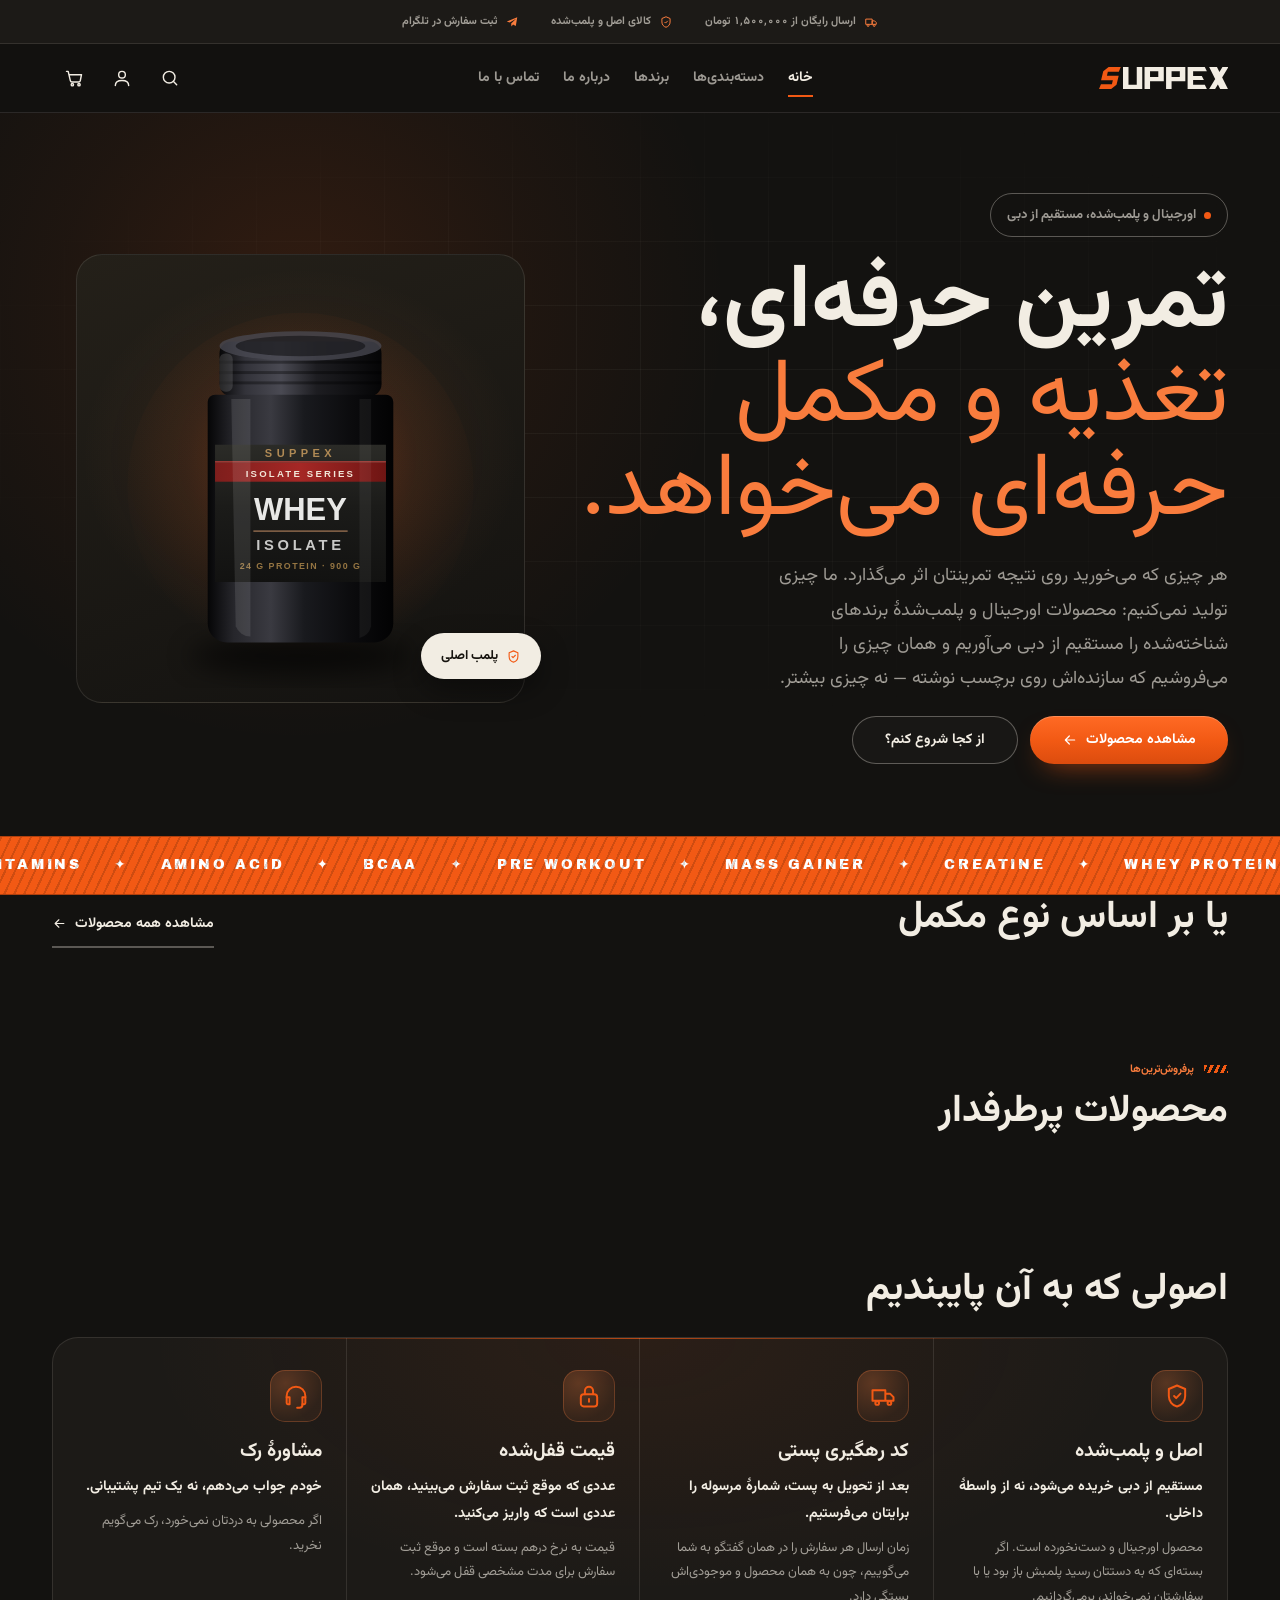
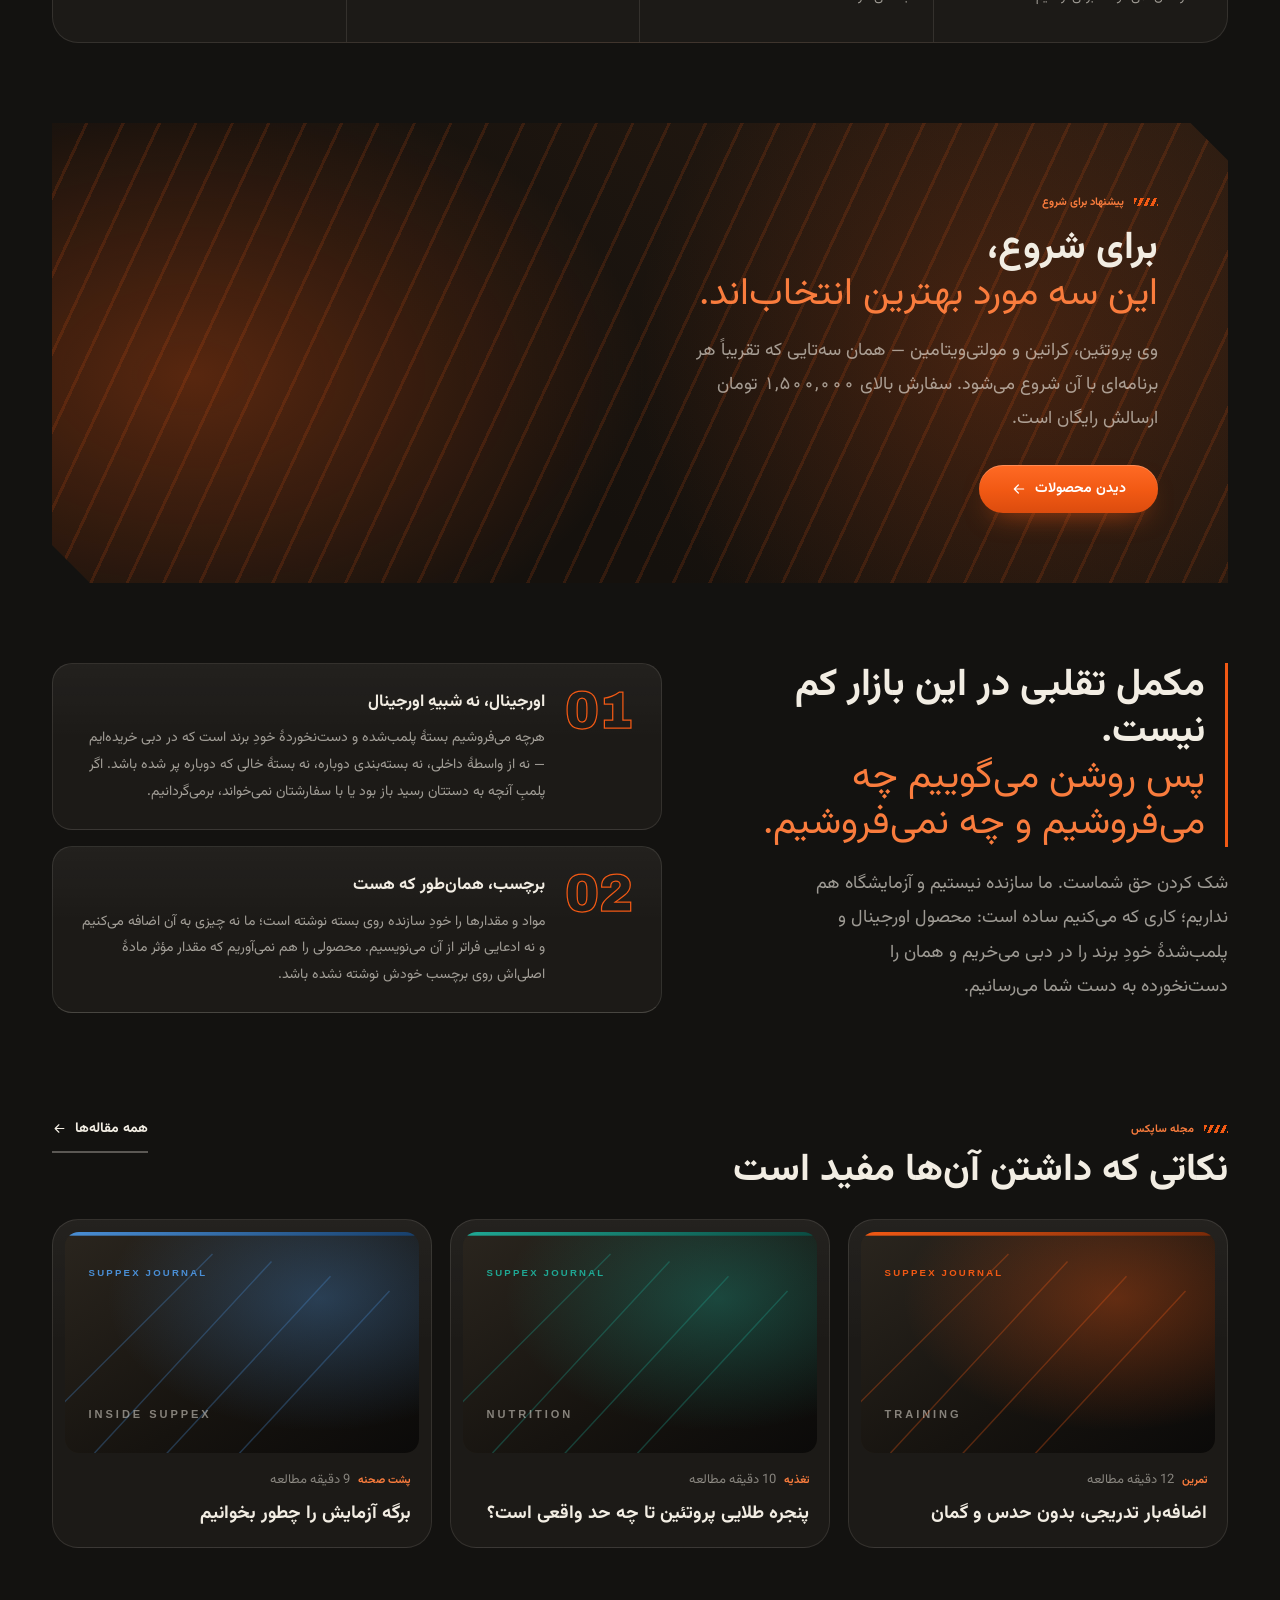
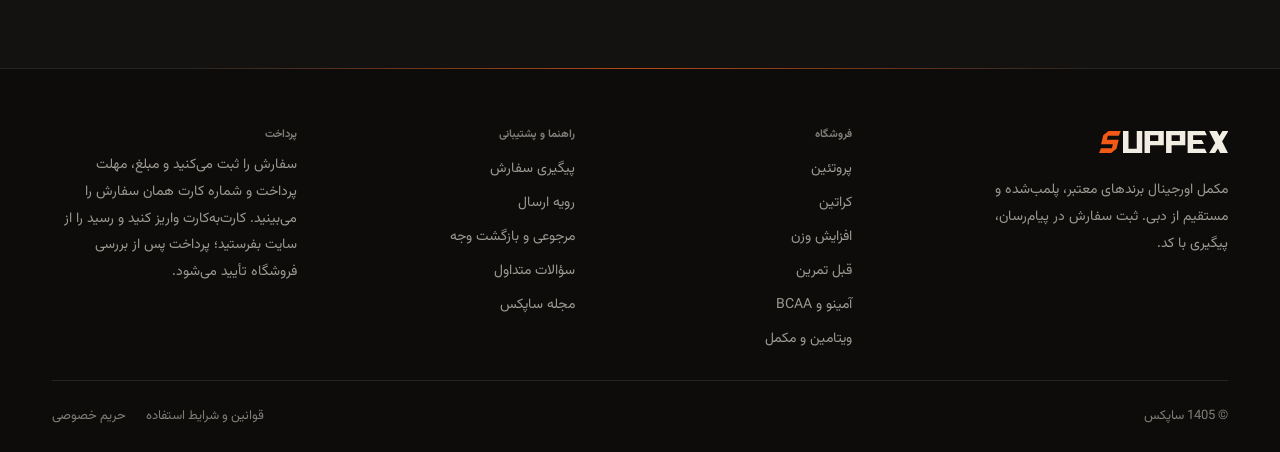
==== commit dea51233: "Fix launch blockers and add safe catalogue preparation" ====
--- a/index.html
+++ b/index.html
@@ -85,7 +85,7 @@
   <div class="container announce__inner">
     <span class="announce__item">
       <svg viewBox="0 0 24 24" fill="none" stroke="currentColor" stroke-width="1.7" aria-hidden="true"><path d="M3 7h11v9H3zM14 10h4l3 3v3h-7z"/><circle cx="7" cy="18" r="1.6"/><circle cx="17.5" cy="18" r="1.6"/></svg>
-      ارسال رایگان بالای <span class="num">۱,۵۰۰,۰۰۰</span> تومان
+      <span data-shipping-announcement>ارسال رایگان از <span class="num">۱,۵۰۰,۰۰۰</span> تومان</span>
     </span>
     <span class="announce__item announce__item--key">
       <svg viewBox="0 0 24 24" fill="none" stroke="currentColor" stroke-width="1.7" aria-hidden="true"><path d="M12 3l7 3v6c0 4.5-3 8-7 9-4-1-7-4.5-7-9V6l7-3z"/><path d="M9.5 12l1.8 1.8L15 10"/></svg>
@@ -660,8 +660,8 @@
              snippet from the issuer, never a box we draw ourselves. -->
         <h3>پرداخت</h3>
         <p>
-          سفارش را ثبت می‌کنید، موجودی و مبلغ تأیید می‌شود و بعد شماره کارت
-          برایتان فرستاده می‌شود. تا وقتی سفارش تأیید نشده، پرداختی در کار نیست.
+          سفارش را ثبت می‌کنید و مبلغ، مهلت پرداخت و شماره کارت همان سفارش را می‌بینید.
+          کارت‌به‌کارت واریز کنید و رسید را از سایت بفرستید؛ پرداخت پس از بررسی فروشگاه تأیید می‌شود.
         </p>
       </div>
     </div>
--- a/assets/css/base.css
+++ b/assets/css/base.css
@@ -193,7 +193,9 @@
    the product page's main photograph carries the same name here. Browsers
    without it navigate as they always did.
    -------------------------------------------------------------------------- */
-@view-transition { navigation: auto; }
+/* Cross-document transitions abort during form navigation and rapid tracking
+   requests in Chrome. Keep navigation immediate; in-page motion remains. */
+@view-transition { navigation: none; }
 @media (prefers-reduced-motion: reduce) {
   @view-transition { navigation: none; }
 }
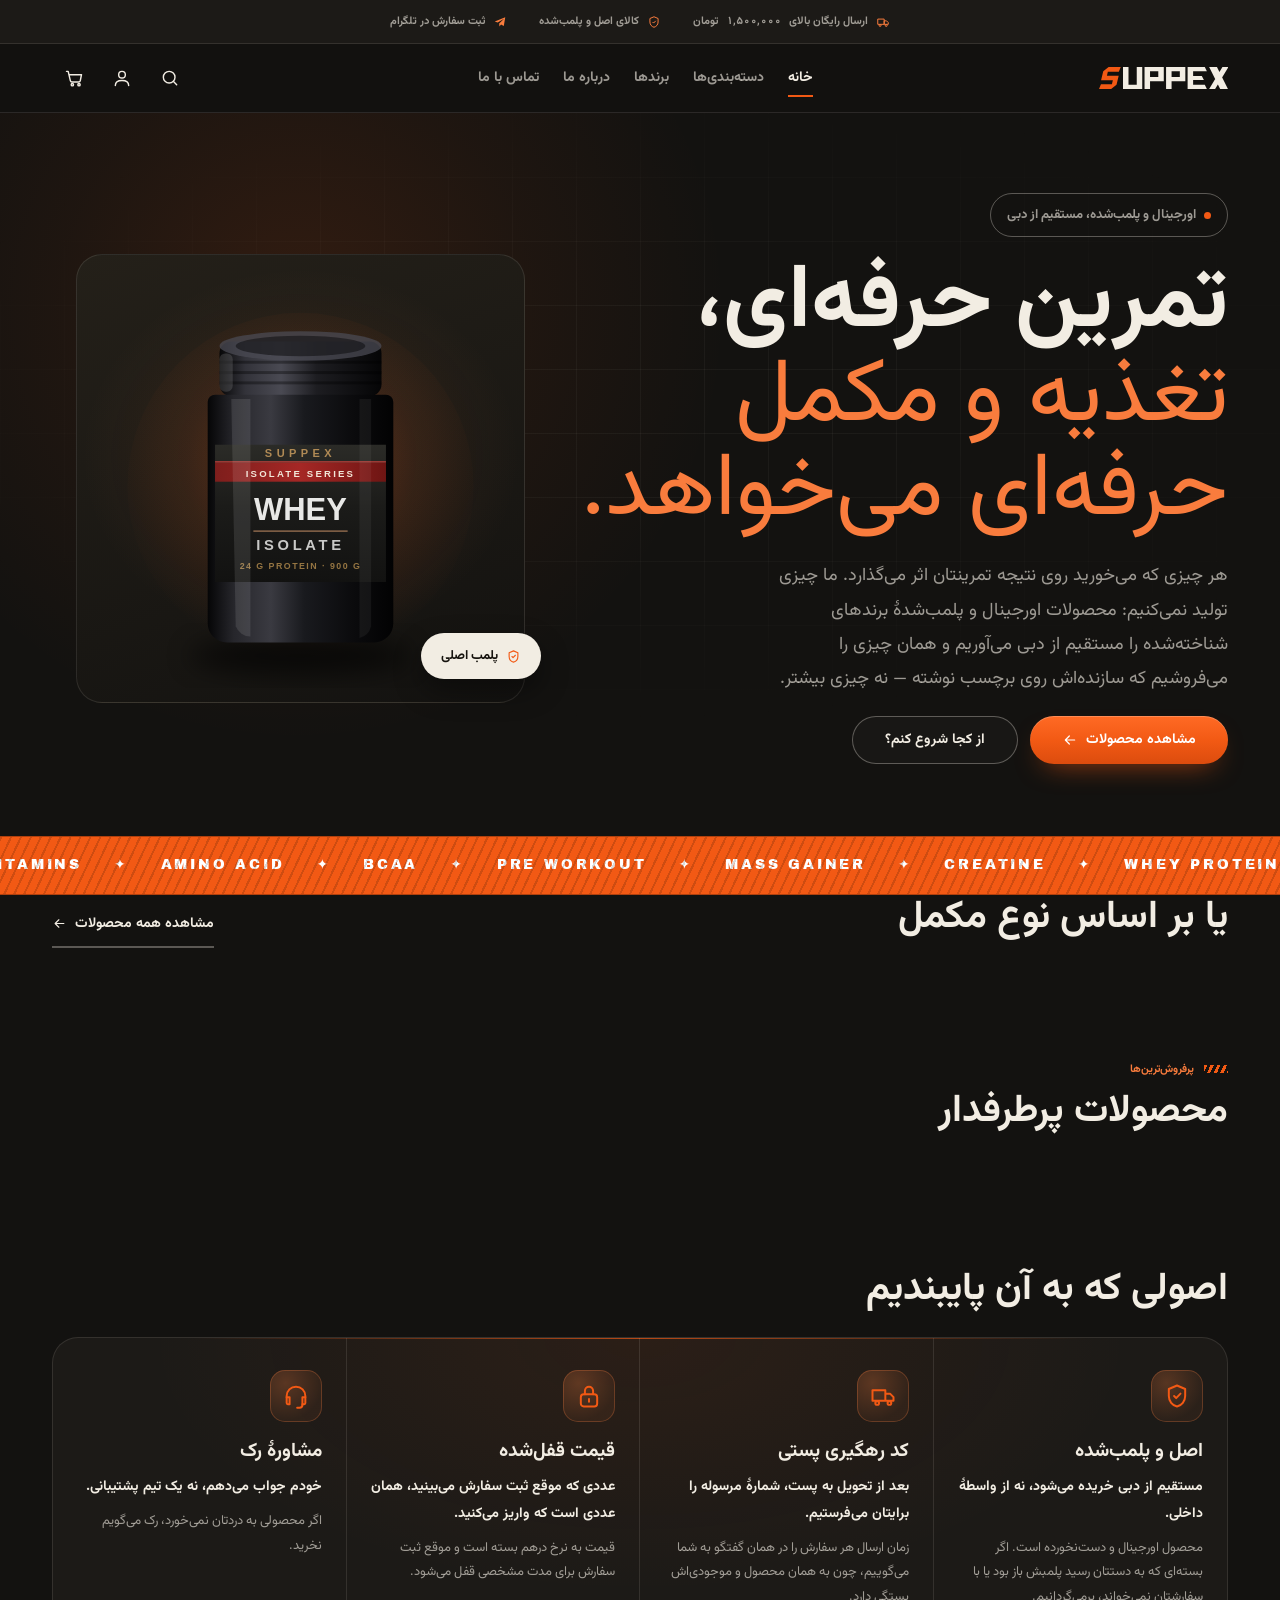
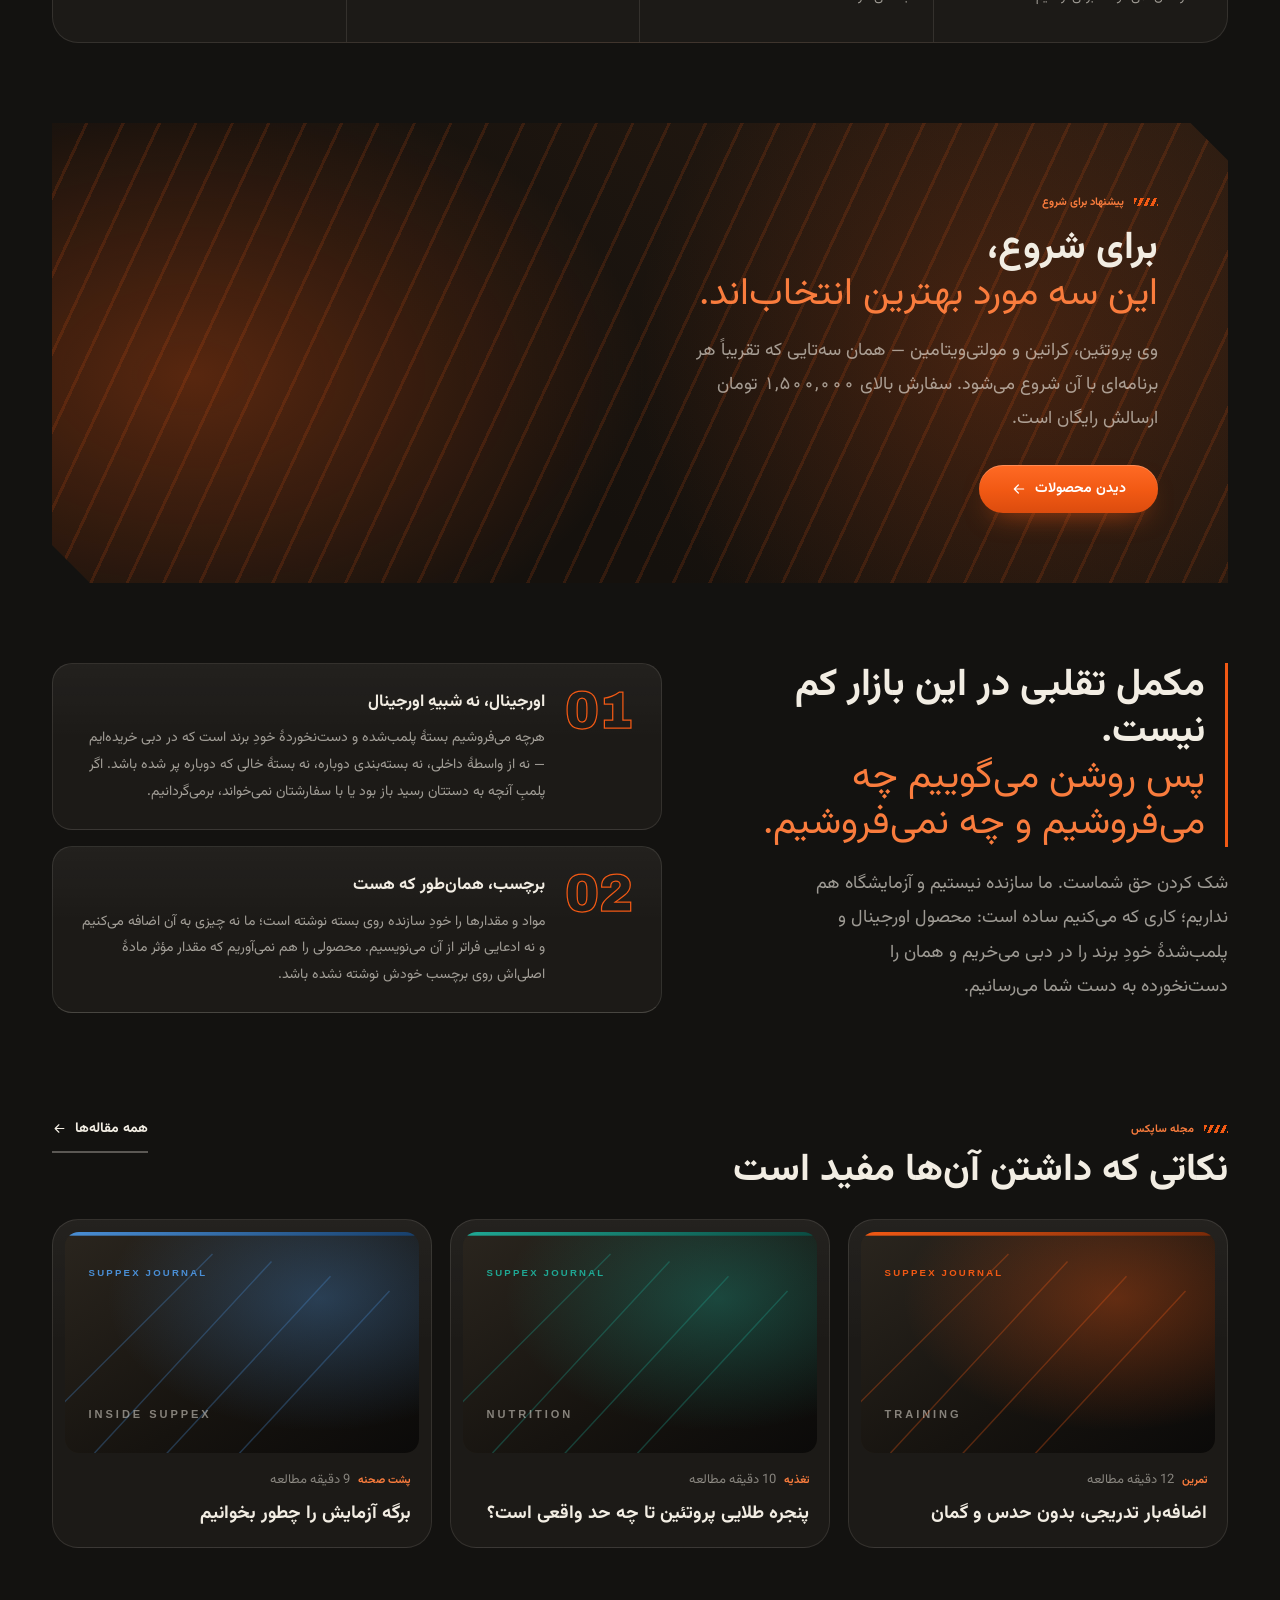
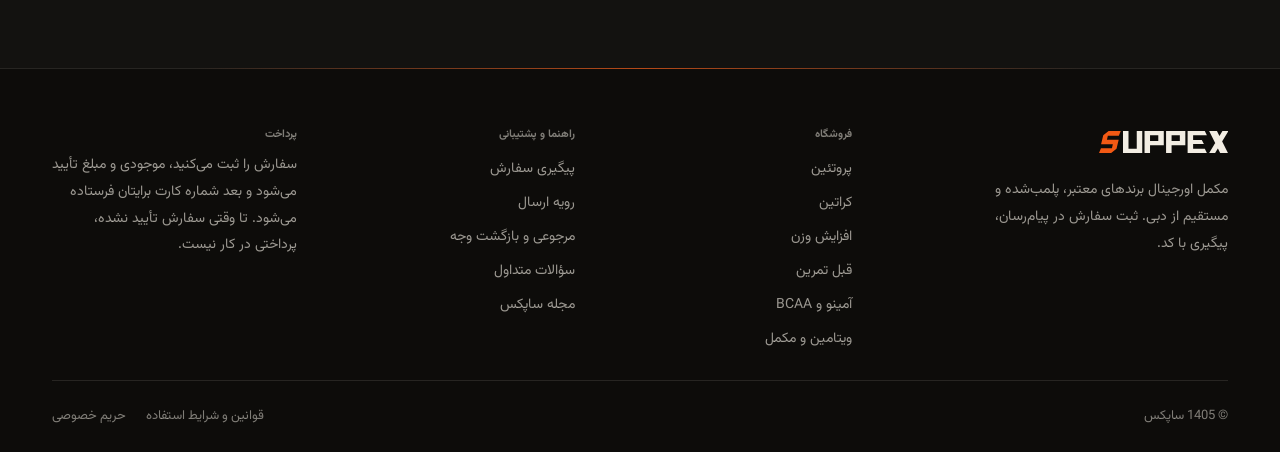
==== commit 5c509f40: "Revert "Fix launch blockers and add safe catalogue preparation" This reverts commit dea5123313b0f039" ====
--- a/index.html
+++ b/index.html
@@ -85,7 +85,7 @@
   <div class="container announce__inner">
     <span class="announce__item">
       <svg viewBox="0 0 24 24" fill="none" stroke="currentColor" stroke-width="1.7" aria-hidden="true"><path d="M3 7h11v9H3zM14 10h4l3 3v3h-7z"/><circle cx="7" cy="18" r="1.6"/><circle cx="17.5" cy="18" r="1.6"/></svg>
-      <span data-shipping-announcement>ارسال رایگان از <span class="num">۱,۵۰۰,۰۰۰</span> تومان</span>
+      ارسال رایگان بالای <span class="num">۱,۵۰۰,۰۰۰</span> تومان
     </span>
     <span class="announce__item announce__item--key">
       <svg viewBox="0 0 24 24" fill="none" stroke="currentColor" stroke-width="1.7" aria-hidden="true"><path d="M12 3l7 3v6c0 4.5-3 8-7 9-4-1-7-4.5-7-9V6l7-3z"/><path d="M9.5 12l1.8 1.8L15 10"/></svg>
@@ -660,8 +660,8 @@
              snippet from the issuer, never a box we draw ourselves. -->
         <h3>پرداخت</h3>
         <p>
-          سفارش را ثبت می‌کنید و مبلغ، مهلت پرداخت و شماره کارت همان سفارش را می‌بینید.
-          کارت‌به‌کارت واریز کنید و رسید را از سایت بفرستید؛ پرداخت پس از بررسی فروشگاه تأیید می‌شود.
+          سفارش را ثبت می‌کنید، موجودی و مبلغ تأیید می‌شود و بعد شماره کارت
+          برایتان فرستاده می‌شود. تا وقتی سفارش تأیید نشده، پرداختی در کار نیست.
         </p>
       </div>
     </div>
--- a/assets/css/base.css
+++ b/assets/css/base.css
@@ -193,9 +193,7 @@
    the product page's main photograph carries the same name here. Browsers
    without it navigate as they always did.
    -------------------------------------------------------------------------- */
-/* Cross-document transitions abort during form navigation and rapid tracking
-   requests in Chrome. Keep navigation immediate; in-page motion remains. */
-@view-transition { navigation: none; }
+@view-transition { navigation: auto; }
 @media (prefers-reduced-motion: reduce) {
   @view-transition { navigation: none; }
 }
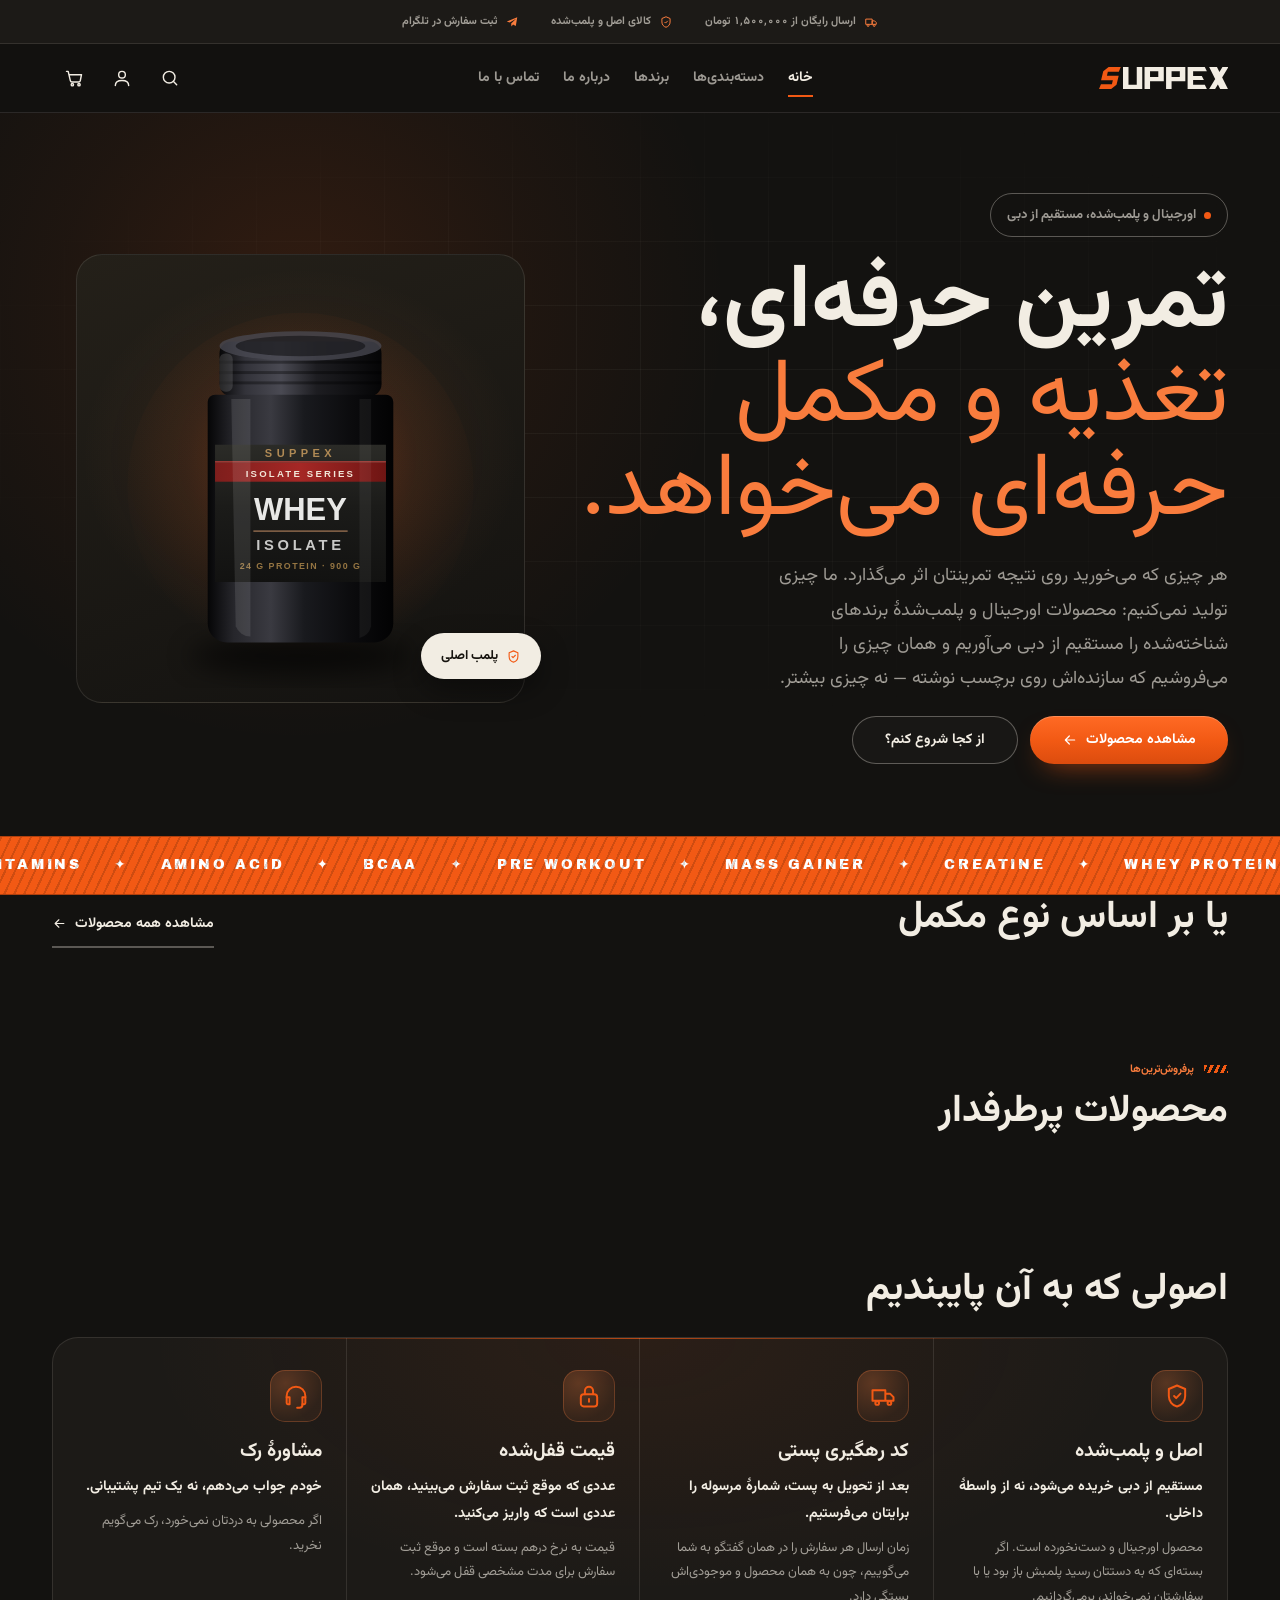
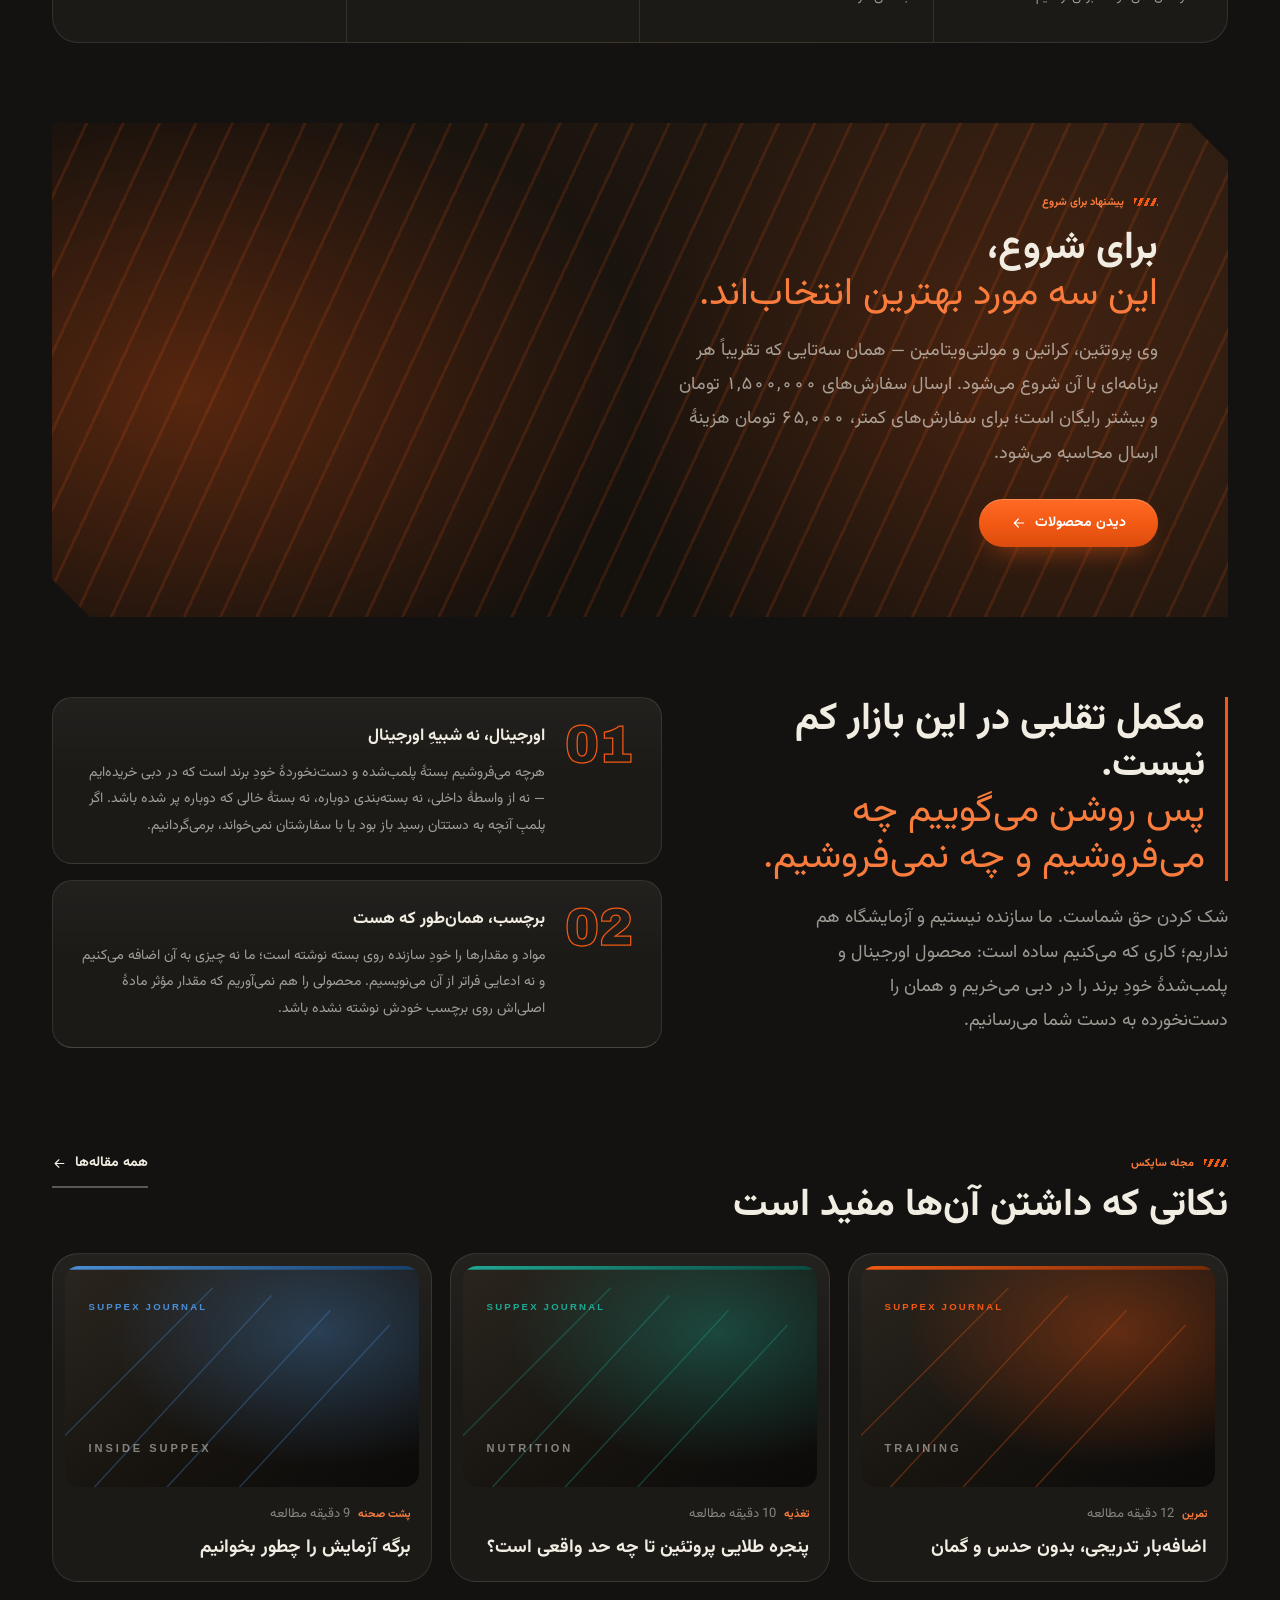
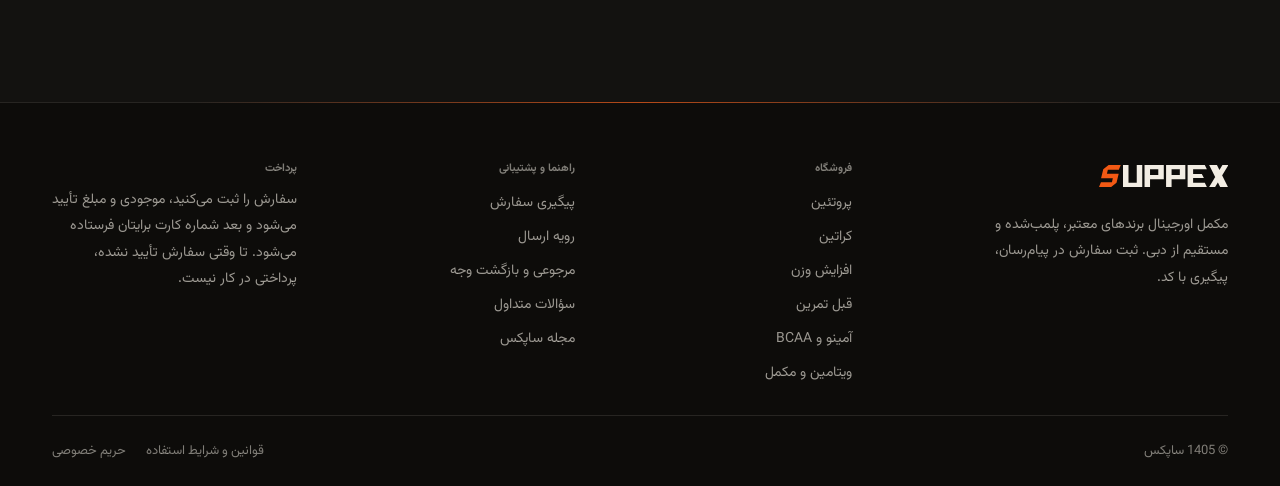
==== commit a0bd99a0: "Render shipping messages from shop settings" ====
--- a/index.html
+++ b/index.html
@@ -85,7 +85,7 @@
   <div class="container announce__inner">
     <span class="announce__item">
       <svg viewBox="0 0 24 24" fill="none" stroke="currentColor" stroke-width="1.7" aria-hidden="true"><path d="M3 7h11v9H3zM14 10h4l3 3v3h-7z"/><circle cx="7" cy="18" r="1.6"/><circle cx="17.5" cy="18" r="1.6"/></svg>
-      ارسال رایگان بالای <span class="num">۱,۵۰۰,۰۰۰</span> تومان
+      <span data-shipping-announcement>ارسال رایگان از <span class="num">۱,۵۰۰,۰۰۰</span> تومان</span>
     </span>
     <span class="announce__item announce__item--key">
       <svg viewBox="0 0 24 24" fill="none" stroke="currentColor" stroke-width="1.7" aria-hidden="true"><path d="M12 3l7 3v6c0 4.5-3 8-7 9-4-1-7-4.5-7-9V6l7-3z"/><path d="M9.5 12l1.8 1.8L15 10"/></svg>
@@ -404,7 +404,7 @@
           </h2>
           <p class="u-lead" style="max-width:48ch;margin-top:16px">
             وی پروتئین، کراتین و مولتی‌ویتامین — همان سه‌تایی که تقریباً هر برنامه‌ای با آن شروع می‌شود.
-            سفارش بالای <span class="num">۱,۵۰۰,۰۰۰</span> تومان ارسالش رایگان است.
+            <span data-shipping-policy>ارسال سفارش‌های <span class="num">۱,۵۰۰,۰۰۰</span> تومان و بیشتر رایگان است؛ برای سفارش‌های کمتر، <span class="num">۶۵,۰۰۰</span> تومان هزینهٔ ارسال محاسبه می‌شود.</span>
           </p>
           <!-- «پک من را بساز» promised a pack builder the shop does not have;
                the button goes where it always went, so it says so. The
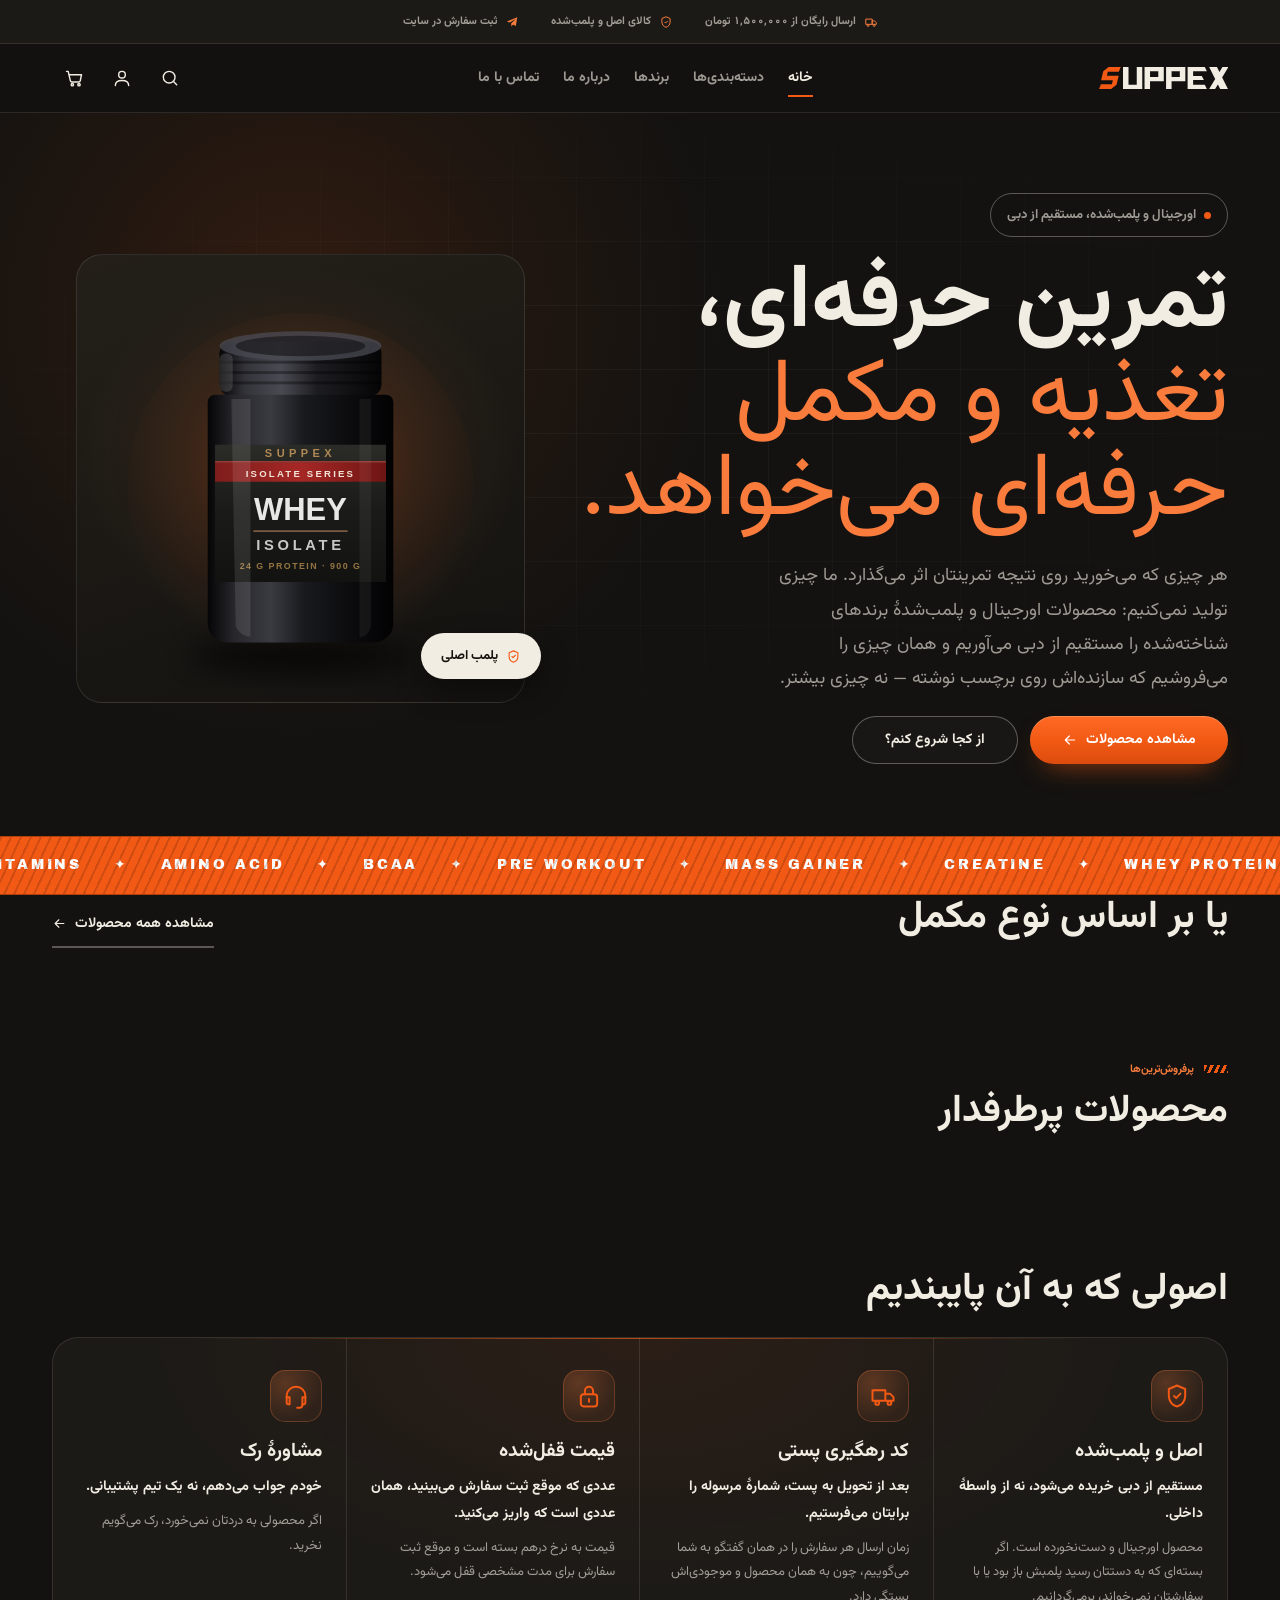
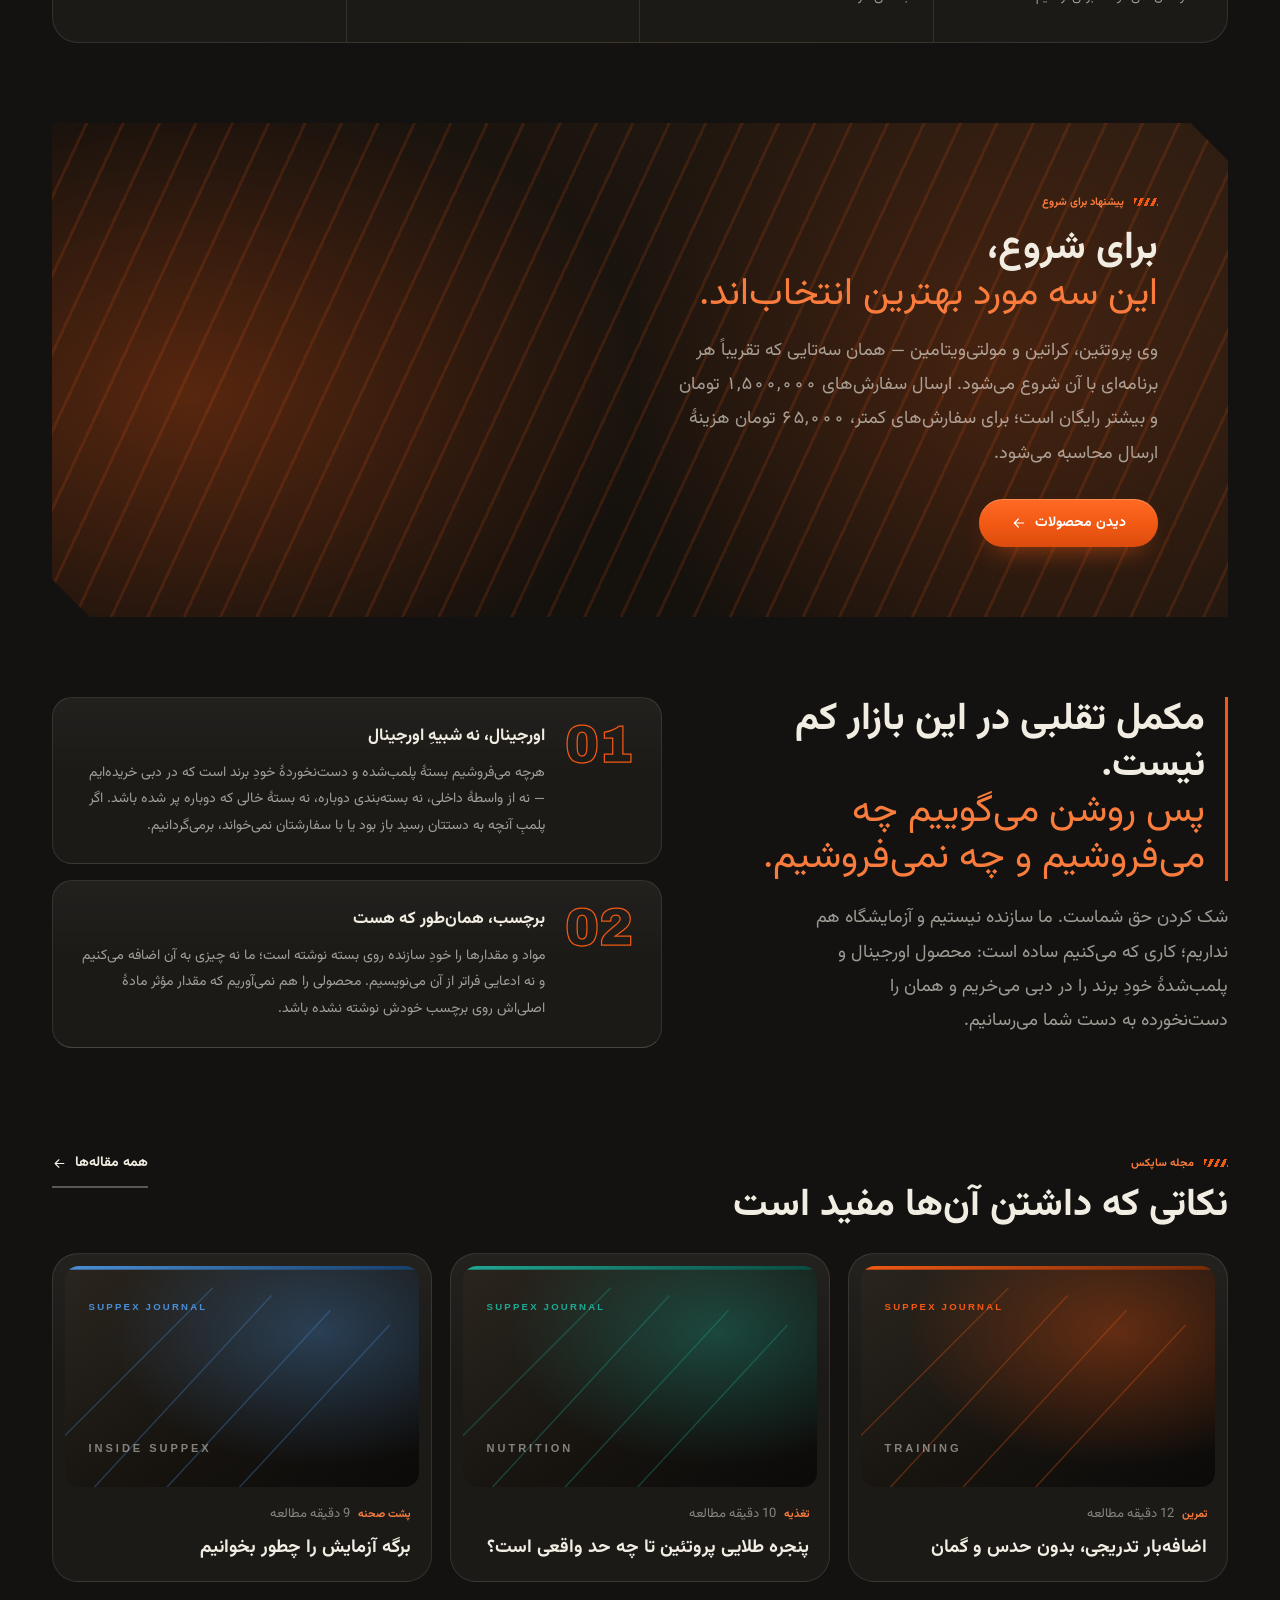
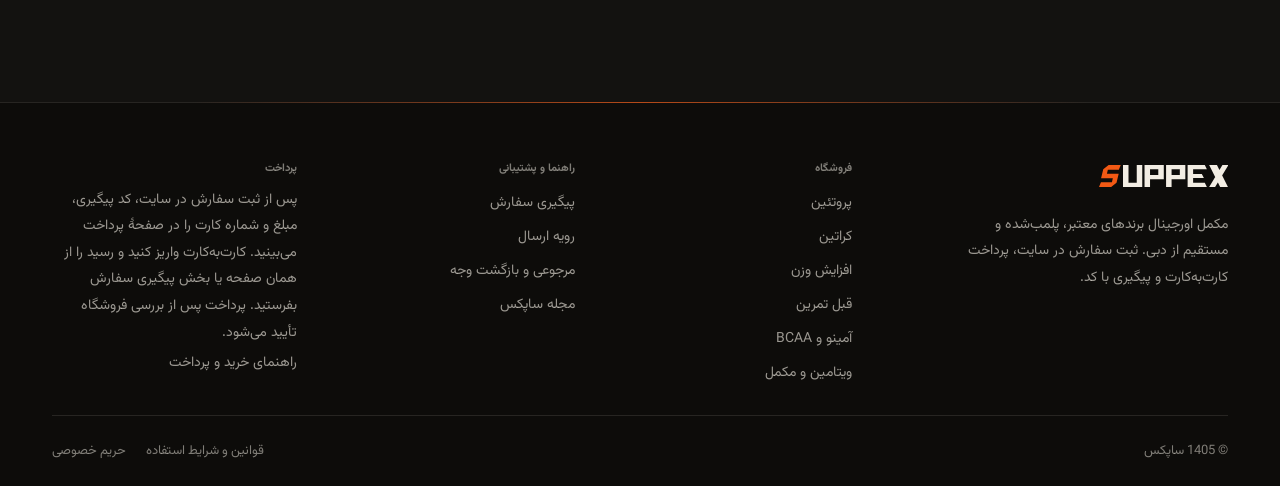
==== commit 94b20872: "Align purchase and payment guidance with checkout" ====
--- a/index.html
+++ b/index.html
@@ -5,7 +5,7 @@
 <meta name="viewport" content="width=device-width, initial-scale=1">
 
 <title>SUPPEX | فروشگاه تخصصی مکمل‌های ورزشی و بدنسازی</title>
-<meta name="description" content="خرید مکمل ورزشی اصل برندهای معتبر — وی پروتئین، کراتین، گینر، پری ورک‌اوت، BCAA و ویتامین. محصول اورجینال و پلمب‌شده مستقیم از دبی، قیمت روشن، ثبت سفارش در تلگرام و پیگیری با کد.">
+<meta name="description" content="خرید مکمل ورزشی اصل برندهای معتبر — وی پروتئین، کراتین، گینر، پری ورک‌اوت، BCAA و ویتامین. محصول اورجینال و پلمب‌شده مستقیم از دبی، قیمت روشن، ثبت سفارش در سایت و پرداخت کارت‌به‌کارت و پیگیری با کد.">
 <meta name="theme-color" content="#131210">
 <link rel="canonical" href="https://suppex.ir/">
 
@@ -93,7 +93,7 @@
     </span>
     <span class="announce__item">
       <svg viewBox="0 0 24 24" fill="none" stroke="currentColor" stroke-width="1.7" aria-hidden="true"><path d="M21 4L3 11l5 1.8L19 6.5l-8.4 8.1.4 5 2.8-3.4L18.5 19z" fill="currentColor" stroke="none"/></svg>
-      ثبت سفارش در تلگرام
+      ثبت سفارش در سایت
     </span>
   </div>
 </div>
@@ -571,7 +571,7 @@
           <svg class="logo__text" viewBox="0 0 460 96" fill="currentColor" aria-hidden="true" focusable="false"><path d="M0 0 L24 0 L24 78 L60 78 L60 0 L84 0 L84 96 L0 96 Z"/><path fill-rule="evenodd" d="M94 0 L178 0 L178 62 L118 62 L118 96 L94 96 Z M118 18 L154 18 L154 44 L118 44 Z"/><path fill-rule="evenodd" d="M188 0 L272 0 L272 62 L212 62 L212 96 L188 96 Z M212 18 L248 18 L248 44 L212 44 Z"/><path d="M282 0 L357 0 L366 18 L306 18 L306 39 L344 39 L353 57 L306 57 L306 78 L357 78 L366 96 L282 96 Z"/><path d="M376 0 L410 0 L458 96 L424 96 Z M434 0 L460 0 L402 96 L376 96 Z"/></svg>
         </a>
         <p class="u-sm u-muted" style="margin-top:14px;max-width:34ch">
-          مکمل اورجینال برندهای معتبر، پلمب‌شده و مستقیم از دبی. ثبت سفارش در پیام‌رسان، پیگیری با کد.
+          مکمل اورجینال برندهای معتبر، پلمب‌شده و مستقیم از دبی. ثبت سفارش در سایت، پرداخت کارت‌به‌کارت و پیگیری با کد.
         </p>
         <!-- Every icon was href="#" on a shop whose customers arrive from
              Instagram and Telegram. They are filled by app.js from ?r=config
@@ -638,7 +638,6 @@
           <li><a href="track.php">پیگیری سفارش</a></li>
           <li><a href="page.php?p=shipping">رویه ارسال</a></li>
           <li><a href="page.php?p=returns">مرجوعی و بازگشت وجه</a></li>
-          <li><a href="page.php?p=faq">سؤالات متداول</a></li>
           <li><a href="journal.php">مجله ساپکس</a></li>
         </ul>
       </nav>
@@ -660,9 +659,11 @@
              snippet from the issuer, never a box we draw ourselves. -->
         <h3>پرداخت</h3>
         <p>
-          سفارش را ثبت می‌کنید، موجودی و مبلغ تأیید می‌شود و بعد شماره کارت
-          برایتان فرستاده می‌شود. تا وقتی سفارش تأیید نشده، پرداختی در کار نیست.
+          پس از ثبت سفارش در سایت، کد پیگیری، مبلغ و شماره کارت را در صفحهٔ پرداخت
+          می‌بینید. کارت‌به‌کارت واریز کنید و رسید را از همان صفحه یا بخش پیگیری سفارش
+          بفرستید. پرداخت پس از بررسی فروشگاه تأیید می‌شود.
         </p>
+        <a href="page.php?p=faq">راهنمای خرید و پرداخت</a>
       </div>
     </div>
 
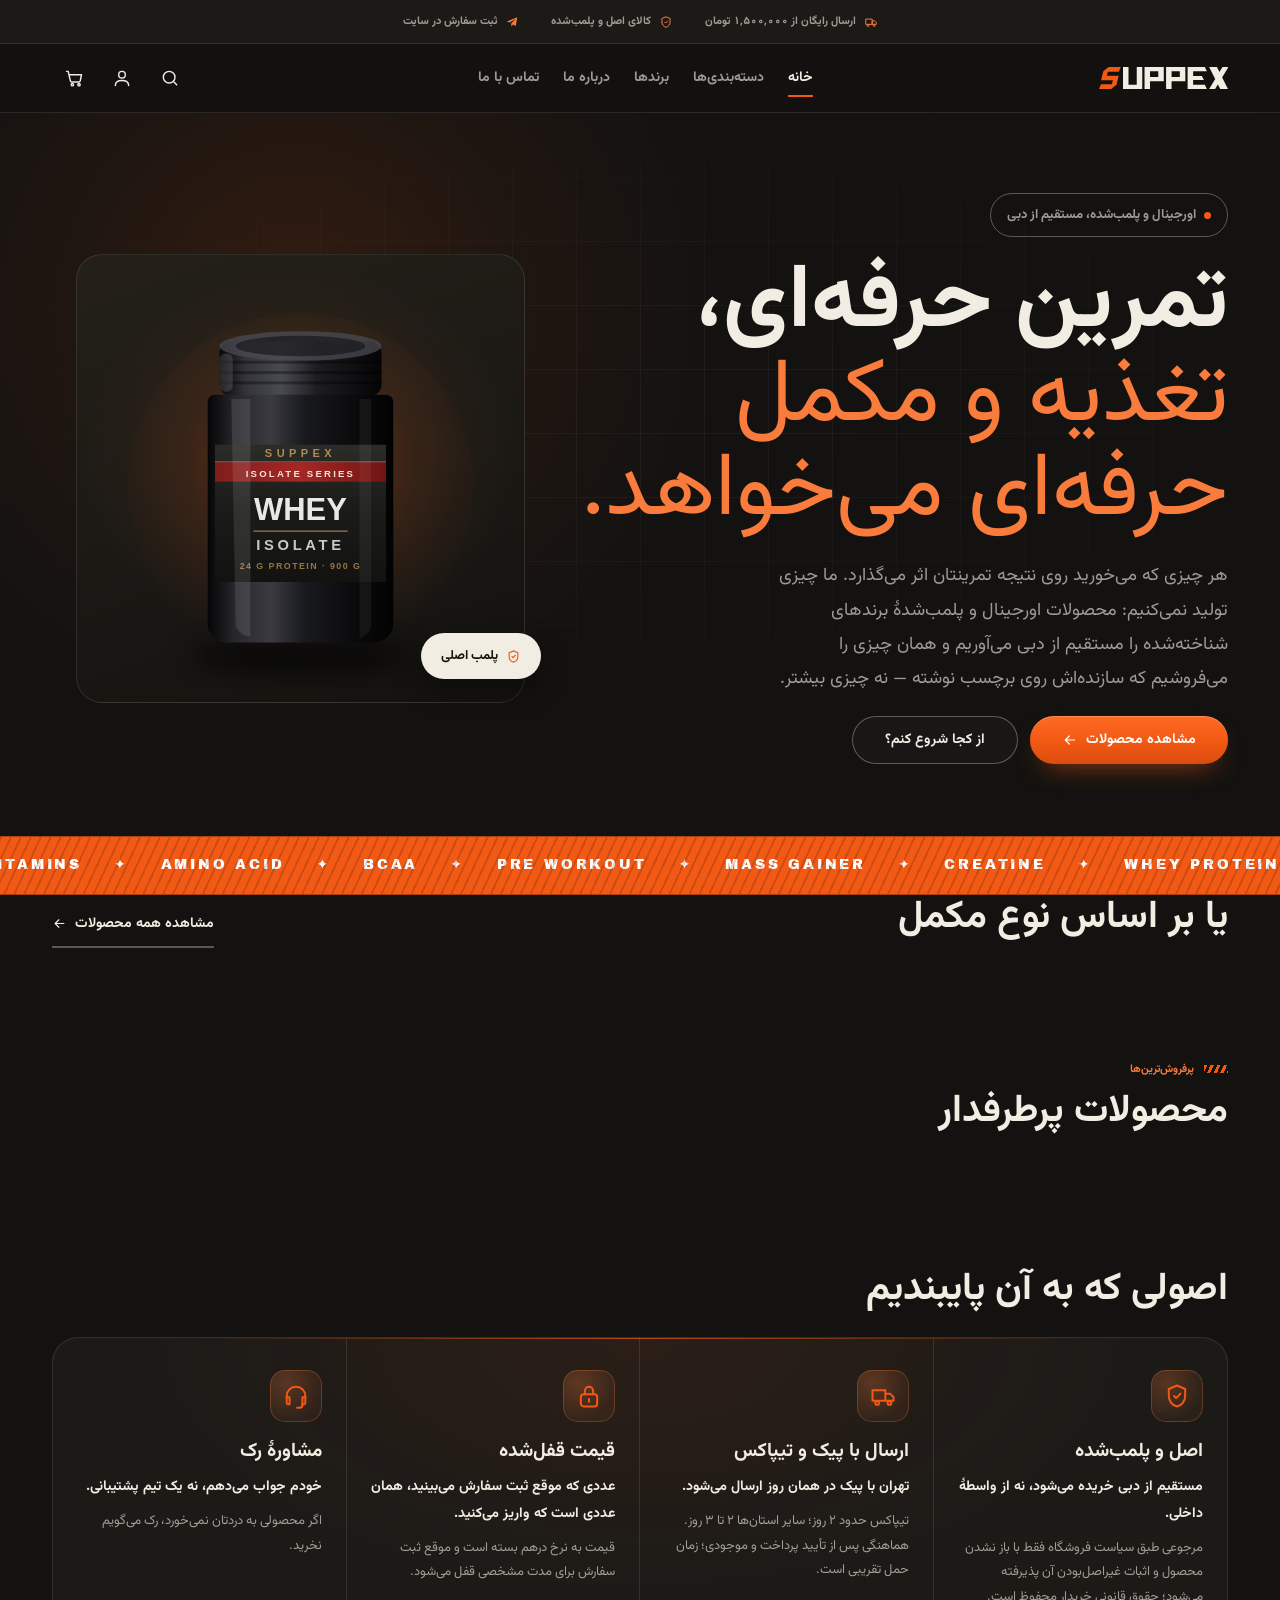
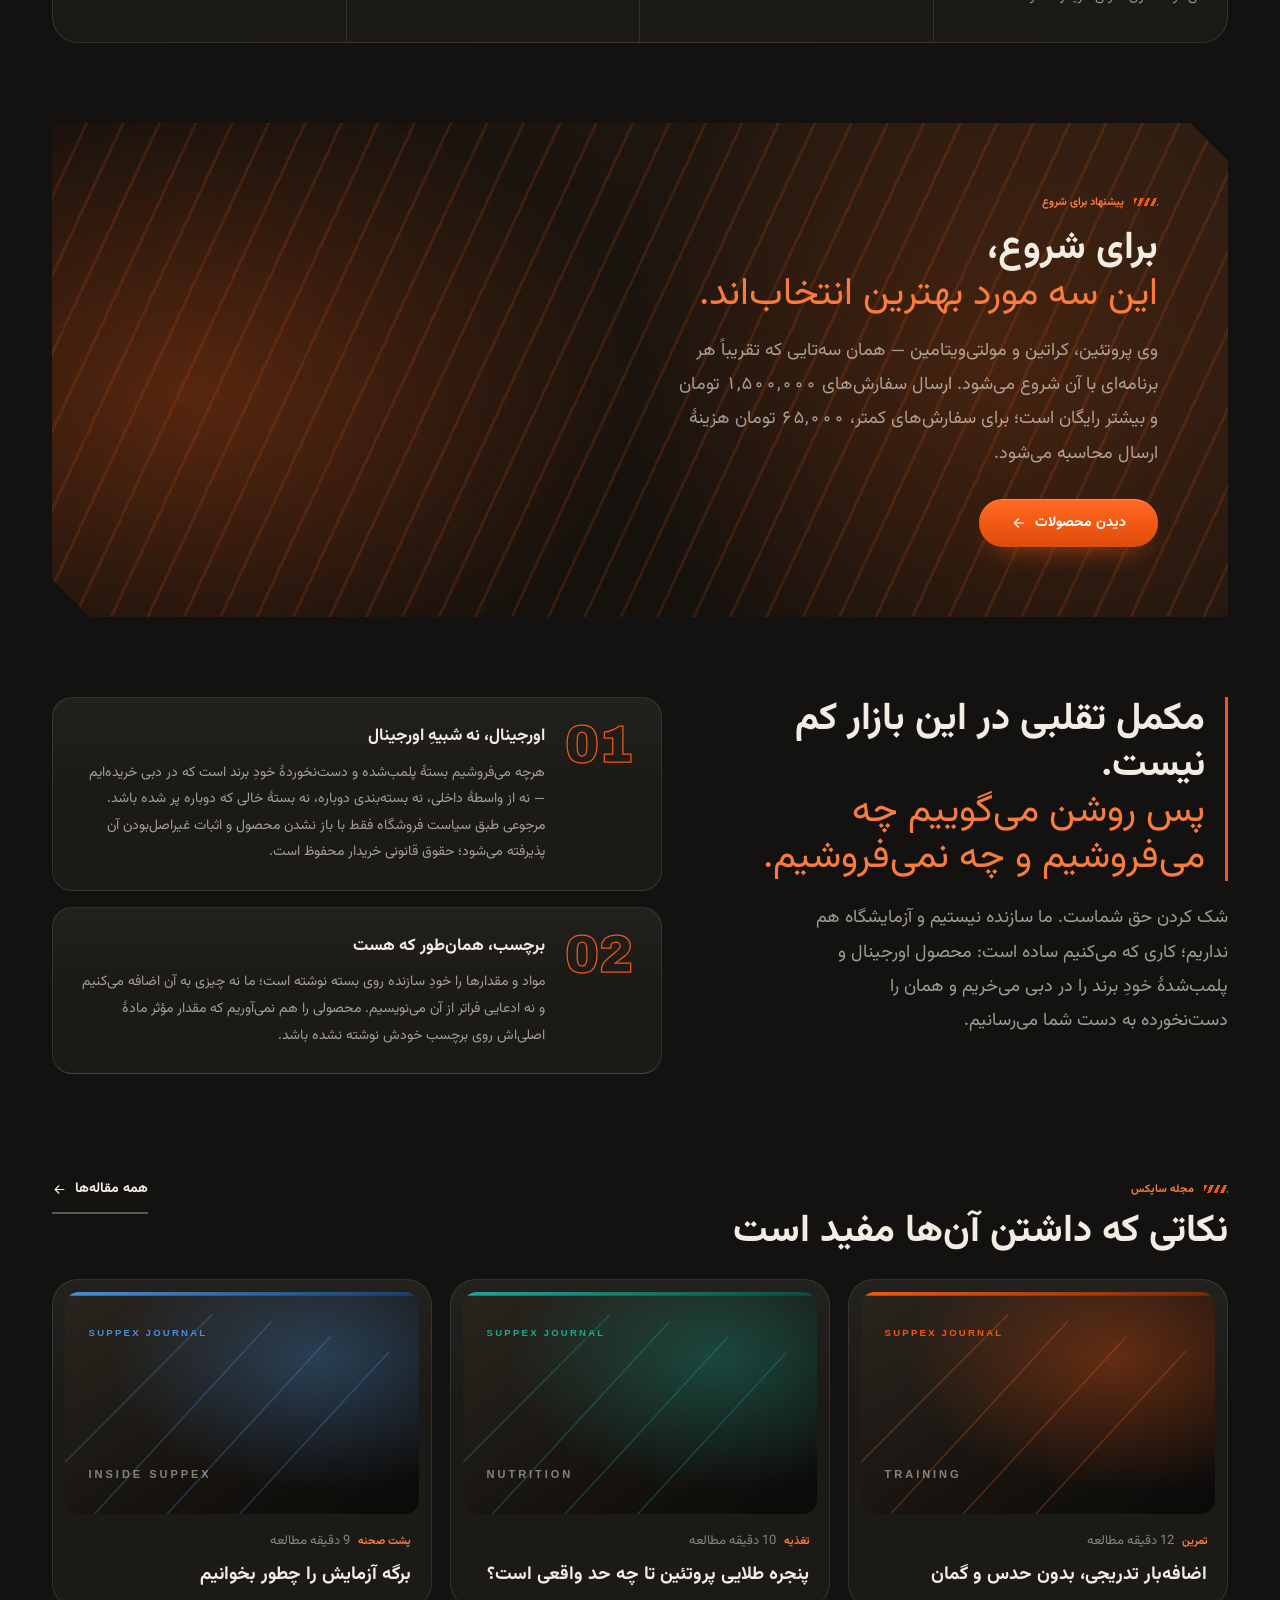
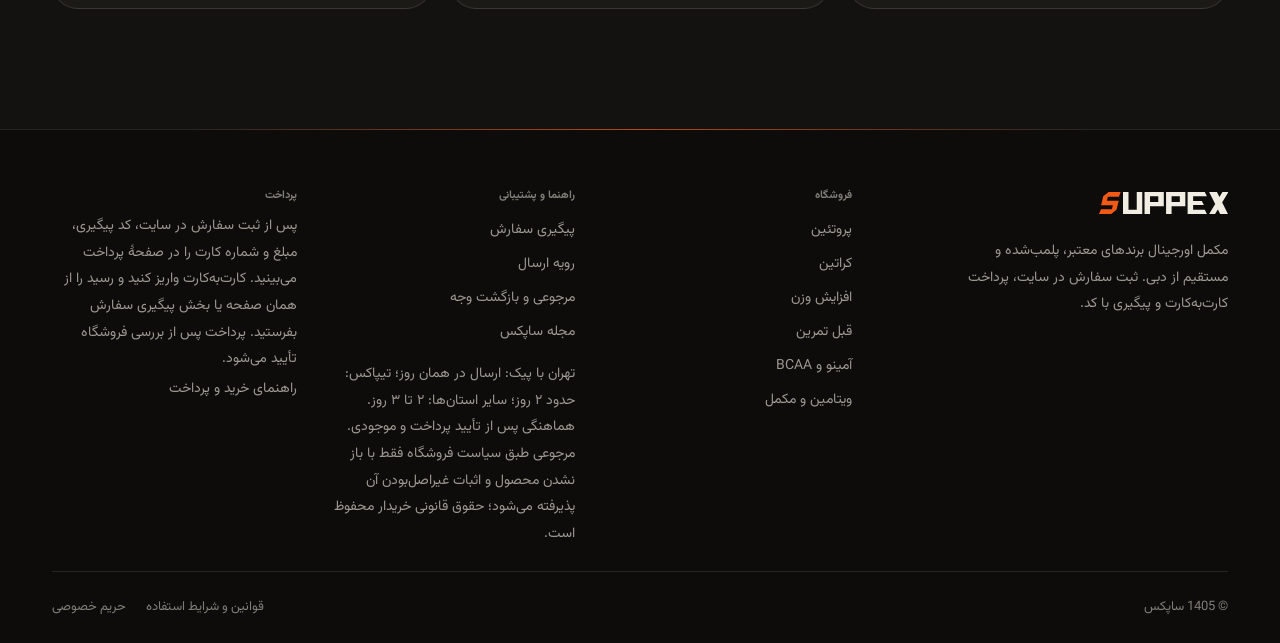
==== commit 34681d45: "Align shipping and return policies across storefront and order guidance" ====
--- a/index.html
+++ b/index.html
@@ -341,21 +341,15 @@
                guarantee is a liability the owner never agreed to and could not
                pay. What is left is what the shop actually does and can honour, with
                the remedy defined on the returns page rather than invented. -->
-          <p class="trust-card__more">محصول اورجینال و دست‌نخورده است. اگر بسته‌ای که به دستتان رسید پلمبش باز بود یا با سفارشتان نمی‌خواند، برمی‌گردانیم.</p>
+          <p class="trust-card__more">مرجوعی طبق سیاست فروشگاه فقط با باز نشدن محصول و اثبات غیراصل‌بودن آن پذیرفته می‌شود؛ حقوق قانونی خریدار محفوظ است.</p>
           </div>
         </article>
         <article class="trust-card reveal">
           <span class="trust-card__icon"><svg viewBox="0 0 24 24" fill="none" stroke="currentColor" stroke-width="1.7" stroke-linecap="round" stroke-linejoin="round"><path d="M3 7h11v9H3zM14 10h4l3 3v3h-7z"/><circle cx="7" cy="18" r="1.6"/><circle cx="17.5" cy="18" r="1.6"/></svg></span>
           <div class="trust-card__text">
-          <h3 class="trust-card__title">کد رهگیری پستی</h3>
-          <p class="trust-card__lead">بعد از تحویل به پست، شمارهٔ مرسوله را برایتان می‌فرستیم.</p>
-          <!-- Was a service-level promise - a 15:00 cut-off, under 24 hours in
-               Tehran - that nothing in the code or the process enforces. One
-               person packs these around a day job; publishing an SLA the owner has
-               not agreed to is how a shop acquires angry customers who are
-               technically right. The shipping page deliberately publishes no
-               day count for the same reason. -->
-          <p class="trust-card__more">زمان ارسال هر سفارش را در همان گفتگو به شما می‌گوییم، چون به همان محصول و موجودی‌اش بستگی دارد.</p>
+          <h3 class="trust-card__title">ارسال با پیک و تیپاکس</h3>
+          <p class="trust-card__lead">تهران با پیک در همان روز ارسال می‌شود.</p>
+          <p class="trust-card__more">تیپاکس حدود ۲ روز؛ سایر استان‌ها ۲ تا ۳ روز. هماهنگی پس از تأیید پرداخت و موجودی؛ زمان حمل تقریبی است.</p>
           </div>
         </article>
         <article class="trust-card reveal">
@@ -467,7 +461,7 @@
                  Everything in it is something the shop does: it buys in Dubai, in
                  dirhams, sealed, and the returns page already carries the
                  remedy named in the last sentence. -->
-            <p class="feature__text">هرچه می‌فروشیم بستهٔ پلمب‌شده و دست‌نخوردهٔ خودِ برند است که در دبی خریده‌ایم — نه از واسطهٔ داخلی، نه بسته‌بندی دوباره، نه بستهٔ خالی که دوباره پر شده باشد. اگر پلمبِ آنچه به دستتان رسید باز بود یا با سفارشتان نمی‌خواند، برمی‌گردانیم.</p>
+            <p class="feature__text">هرچه می‌فروشیم بستهٔ پلمب‌شده و دست‌نخوردهٔ خودِ برند است که در دبی خریده‌ایم — نه از واسطهٔ داخلی، نه بسته‌بندی دوباره، نه بستهٔ خالی که دوباره پر شده باشد. مرجوعی طبق سیاست فروشگاه فقط با باز نشدن محصول و اثبات غیراصل‌بودن آن پذیرفته می‌شود؛ حقوق قانونی خریدار محفوظ است.</p>
           </div>
         </div>
         <div class="feature reveal" style="border-bottom:1px solid var(--line-mid)">
@@ -640,6 +634,10 @@
           <li><a href="page.php?p=returns">مرجوعی و بازگشت وجه</a></li>
           <li><a href="journal.php">مجله ساپکس</a></li>
         </ul>
+        <p class="u-xs u-muted" style="margin-top:12px">
+          تهران با پیک: ارسال در همان روز؛ تیپاکس: حدود ۲ روز؛ سایر استان‌ها: ۲ تا ۳ روز. هماهنگی پس از تأیید پرداخت و موجودی.<br>
+          مرجوعی طبق سیاست فروشگاه فقط با باز نشدن محصول و اثبات غیراصل‌بودن آن پذیرفته می‌شود؛ حقوق قانونی خریدار محفوظ است.
+        </p>
       </nav>
 
       <div class="footer__col">
--- a/assets/css/components.css
+++ b/assets/css/components.css
@@ -2266,3 +2266,26 @@
    the receipt, «ادامه», the channels. Last in the file so it wins over the
    buy bar's offset. */
 body.is-locked .toast-stack { inset-block-end: auto; inset-block-start: var(--sp-6); }
+
+/* Supplier-stock enquiries precede checkout; native dialog manages focus and Escape. */
+.stock-inquiry {
+  width: min(92vw, 560px);
+  max-height: 90dvh;
+  margin: auto;
+  padding: 0;
+  color: var(--text);
+  background: var(--surface);
+  border: 1px solid var(--line-mid);
+  border-radius: var(--r-lg);
+  overflow: auto;
+}
+.stock-inquiry::backdrop { background: rgba(0,0,0,.75); }
+.stock-inquiry__body { display: grid; gap: var(--sp-4); padding: var(--sp-5); line-height: 1.9; }
+.stock-inquiry label { display: grid; gap: var(--sp-2); }
+.stock-inquiry textarea { width: 100%; min-height: 9rem; resize: vertical; padding: var(--sp-3); border: 1px solid var(--line-mid); border-radius: var(--r-md); color: var(--text); background: var(--surface-2); font: inherit; }
+.stock-inquiry__channels { display: flex; flex-wrap: wrap; gap: var(--sp-3); }
+.stock-inquiry__channels .btn { flex: 1 1 160px; }
+.stock-inquiry .form { display: grid; gap: var(--sp-4); }
+.inquiry-result { margin-block: var(--sp-6); padding: var(--sp-5); border: 1px solid var(--line-mid); border-radius: var(--r-md); background: var(--surface-2); overflow-wrap: anywhere; }
+.inquiry-result p { margin-block: var(--sp-3); }
+[data-p-inquiry-note][hidden] { display: none; }
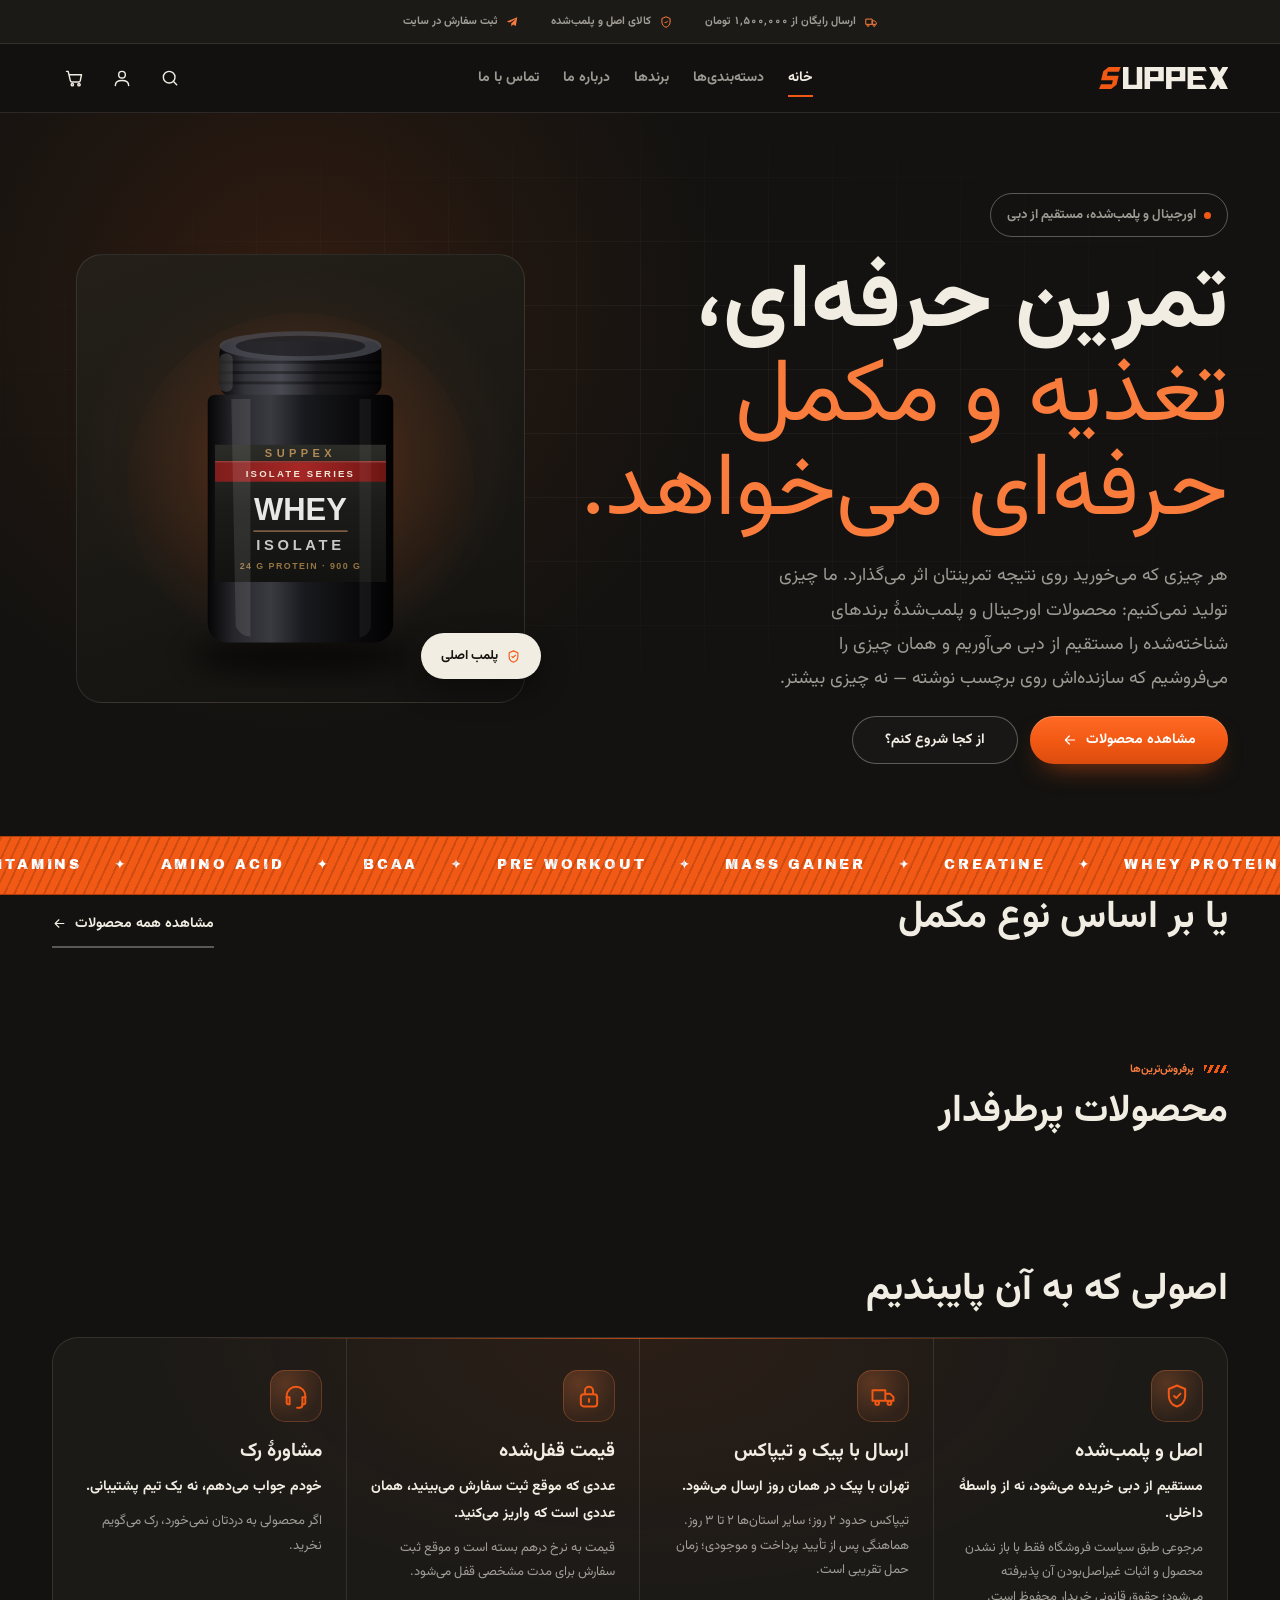
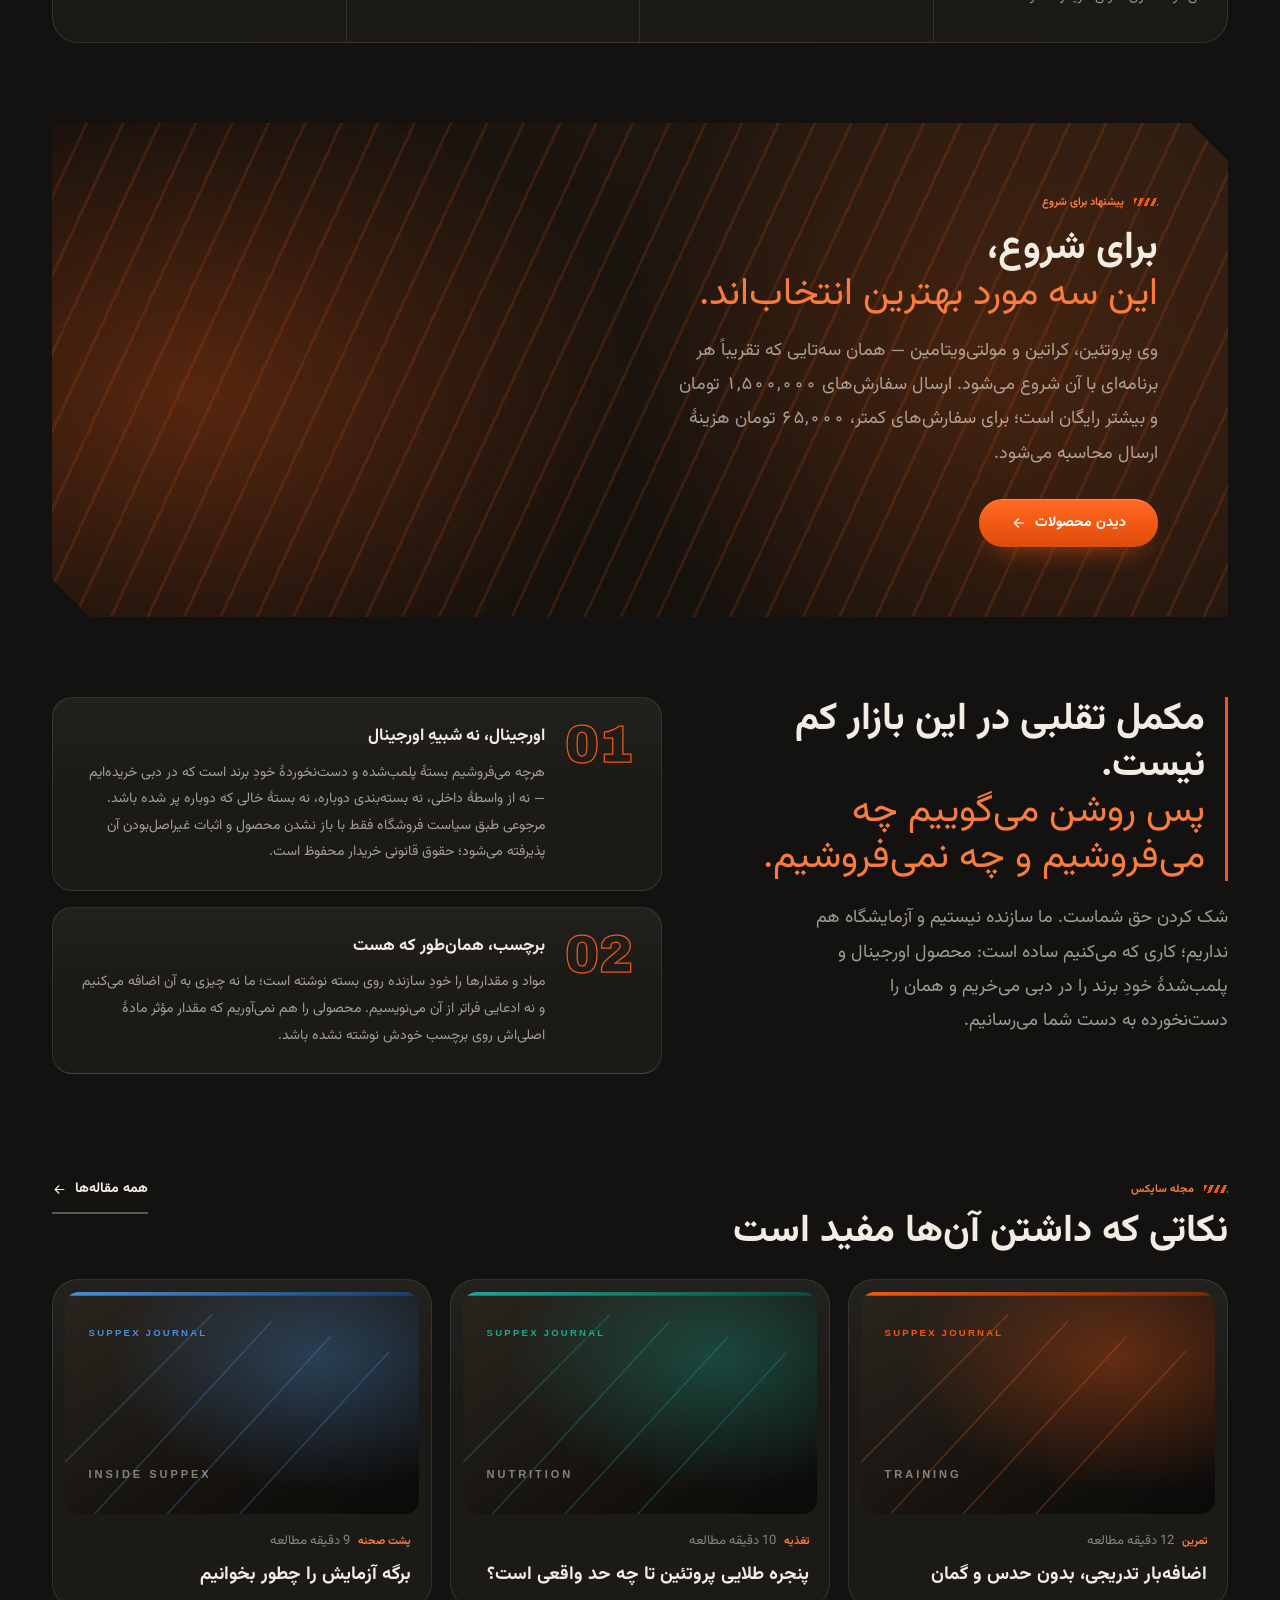
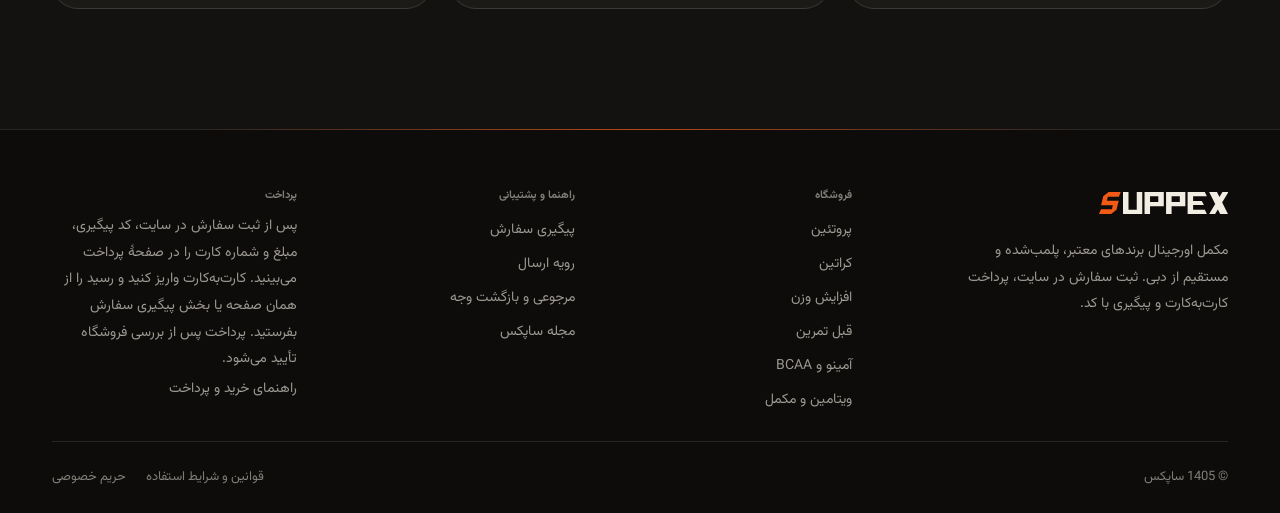
==== commit 02756ea6: "Keep shipping policy details out of the footer" ====
--- a/index.html
+++ b/index.html
@@ -634,10 +634,6 @@
           <li><a href="page.php?p=returns">مرجوعی و بازگشت وجه</a></li>
           <li><a href="journal.php">مجله ساپکس</a></li>
         </ul>
-        <p class="u-xs u-muted" style="margin-top:12px">
-          تهران با پیک: ارسال در همان روز؛ تیپاکس: حدود ۲ روز؛ سایر استان‌ها: ۲ تا ۳ روز. هماهنگی پس از تأیید پرداخت و موجودی.<br>
-          مرجوعی طبق سیاست فروشگاه فقط با باز نشدن محصول و اثبات غیراصل‌بودن آن پذیرفته می‌شود؛ حقوق قانونی خریدار محفوظ است.
-        </p>
       </nav>
 
       <div class="footer__col">
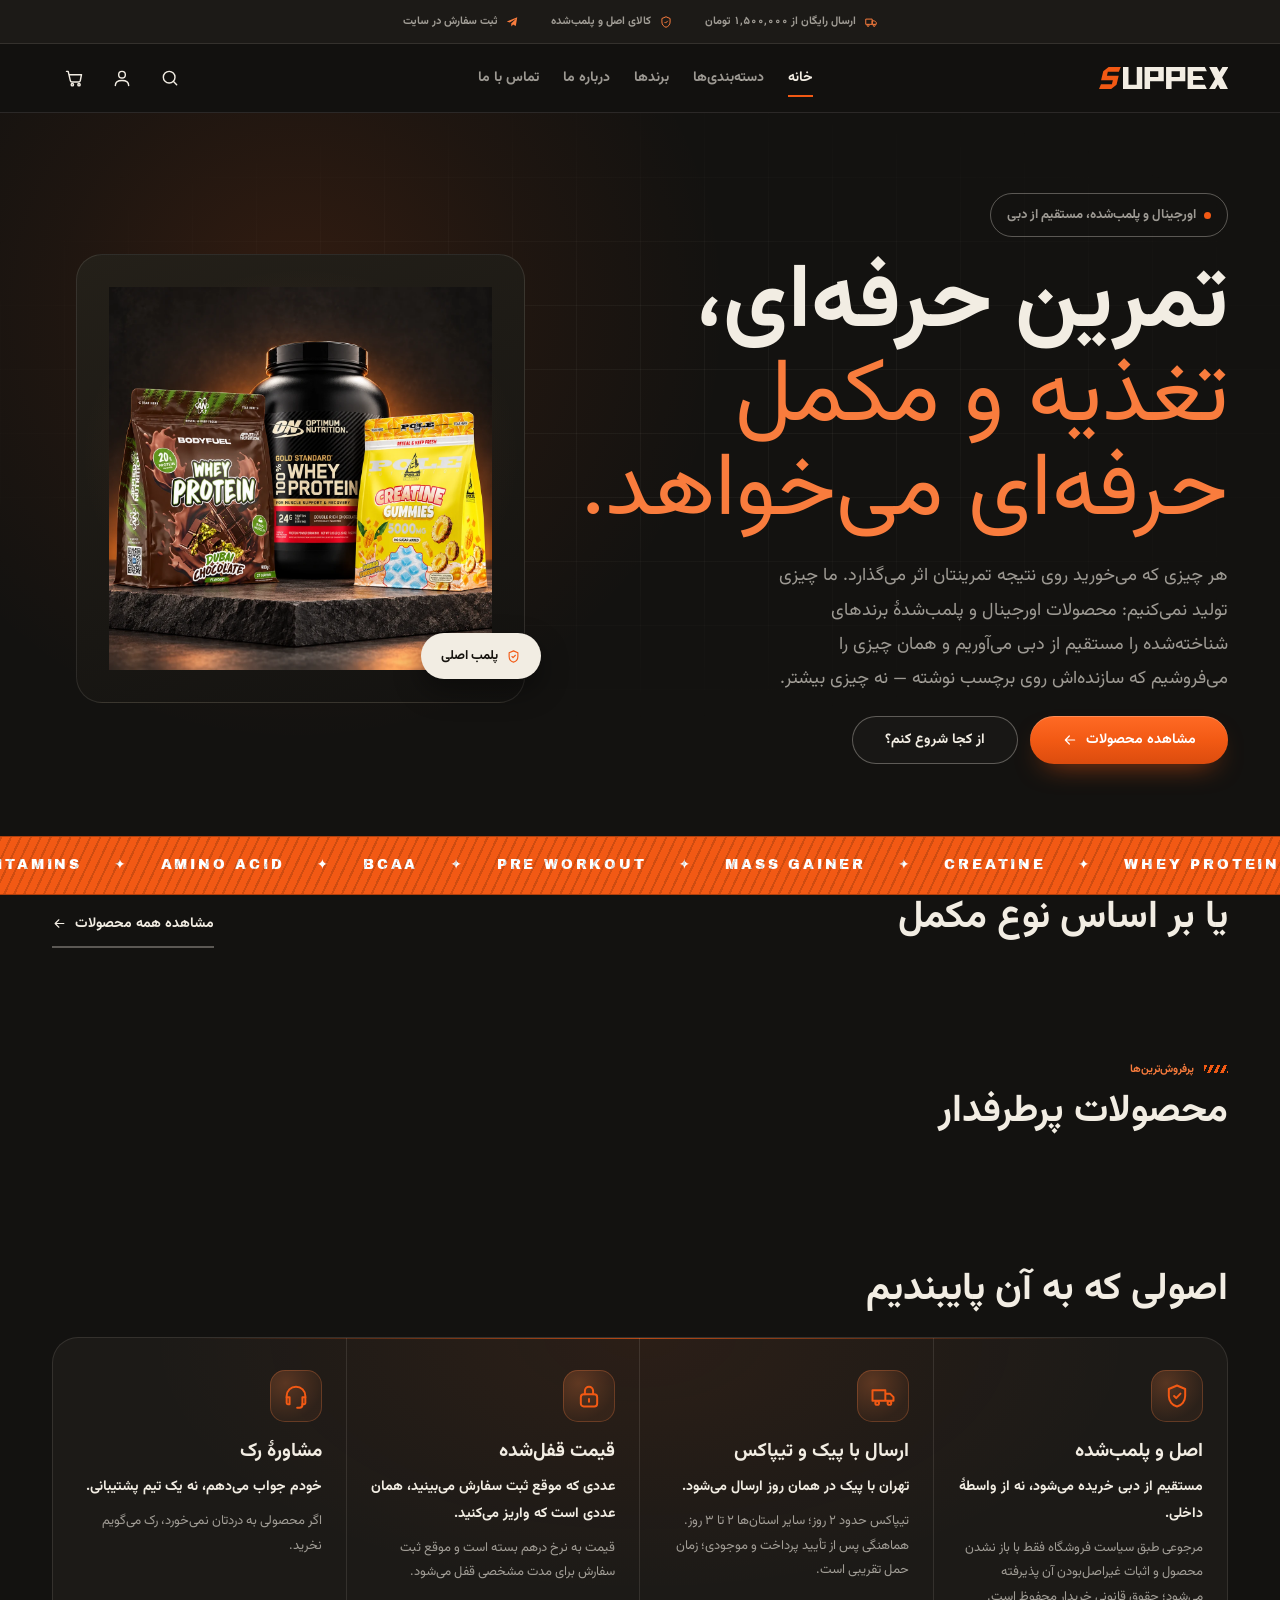
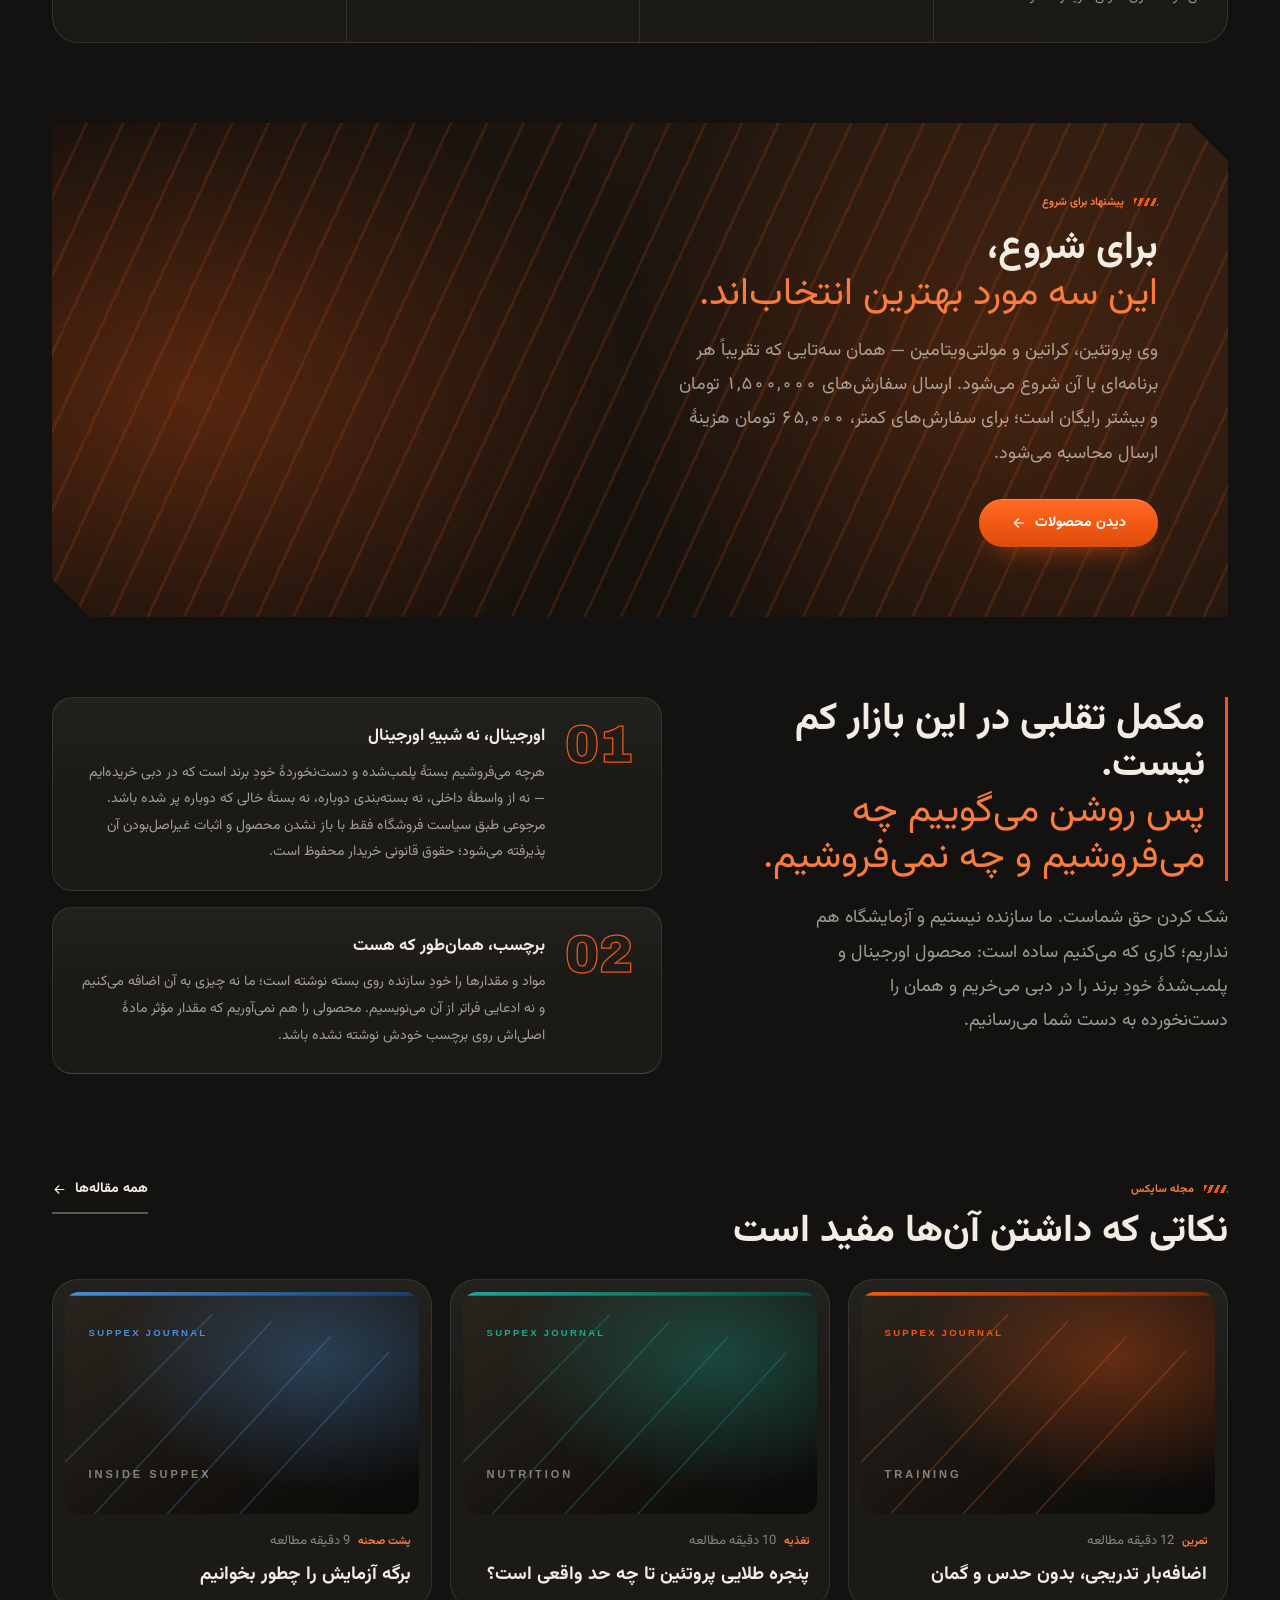
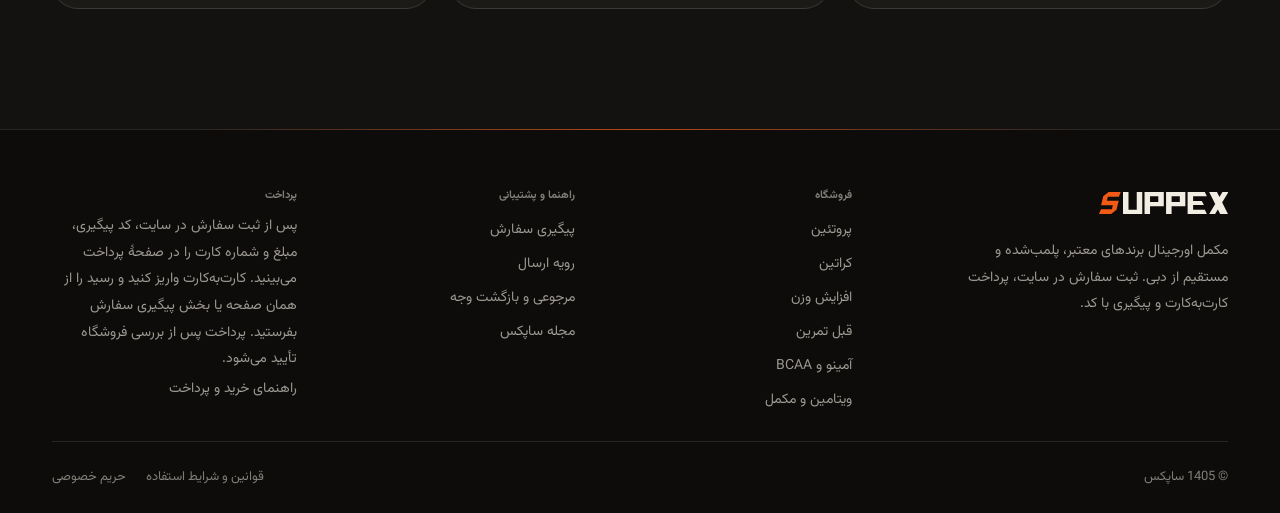
==== commit 8f3bd19c: "Replace demo homepage image with representative product cover" ====
--- a/index.html
+++ b/index.html
@@ -13,11 +13,14 @@
 <meta property="og:site_name" content="SUPPEX">
 <meta property="og:locale" content="fa_IR">
 <meta property="og:title" content="SUPPEX | فروشگاه تخصصی مکمل‌های ورزشی">
-<meta property="og:description" content="مکمل اصل برندهای معتبر، پلمب‌شده و مستقیم از دبی. سفارش را در تلگرام ثبت می‌کنید، کد می‌گیرید و تا تحویل پیگیری‌اش می‌کنید.">
-<meta property="og:image" content="assets/images/og-cover.png">
+<meta property="og:description" content="مکمل اورجینال برندهای معتبر، پلمب‌شده و مستقیم از دبی. ثبت سفارش در سایت، پرداخت کارت‌به‌کارت و پیگیری با کد.">
+<meta property="og:image" content="assets/images/suppex-home-cover-20261022.webp">
 <meta property="og:image:width" content="1200">
-<meta property="og:image:height" content="630">
-<meta name="twitter:card" content="summary_large_image">
+<meta property="og:image:height" content="1200">
+<meta property="og:image:type" content="image/webp">
+<meta property="og:image:alt" content="وی گلد اپتیموم، بادی‌فیول اپلاید و کراتین پاستیلی POLE">
+<meta name="twitter:card" content="summary_large_image">
+<meta name="robots" content="index, follow, max-image-preview:large">
 
 <link rel="icon" href="assets/icons/favicon.svg" type="image/svg+xml">
 
@@ -75,6 +78,22 @@
   ]
 }
 </script>
+<!-- home:primary-image -->
+<script type="application/ld+json">
+{
+  "@context": "https://schema.org",
+  "@type": "WebPage",
+  "url": "https://suppex.ir/",
+  "name": "SUPPEX | فروشگاه تخصصی مکمل‌های ورزشی",
+  "primaryImageOfPage": {
+    "@type": "ImageObject",
+    "url": "https://suppex.ir/assets/images/suppex-home-cover-20261022.webp",
+    "width": 1200,
+    "height": 1200
+  }
+}
+</script>
+<!-- /home:primary-image -->
 </head>
 
 <body>
@@ -199,7 +218,7 @@
       <div class="stage-wrap" data-deals-wrap>
         <div class="stage">
           <div class="stage__poster">
-            <img src="assets/images/hero-tub.svg" alt="وی ایزوله ساپکس، بستهٔ ۹۰۰ گرمی" width="520" height="560" fetchpriority="high">
+            <img src="assets/images/suppex-home-cover-20261022.webp" alt="وی گلد اپتیموم، بادی‌فیول اپلاید و کراتین پاستیلی POLE" width="1200" height="1200" fetchpriority="high">
           </div>
           <div class="deals" data-deals role="region" aria-roledescription="اسلایدر" aria-labelledby="deals-title" hidden>
             <div class="deals__head">
